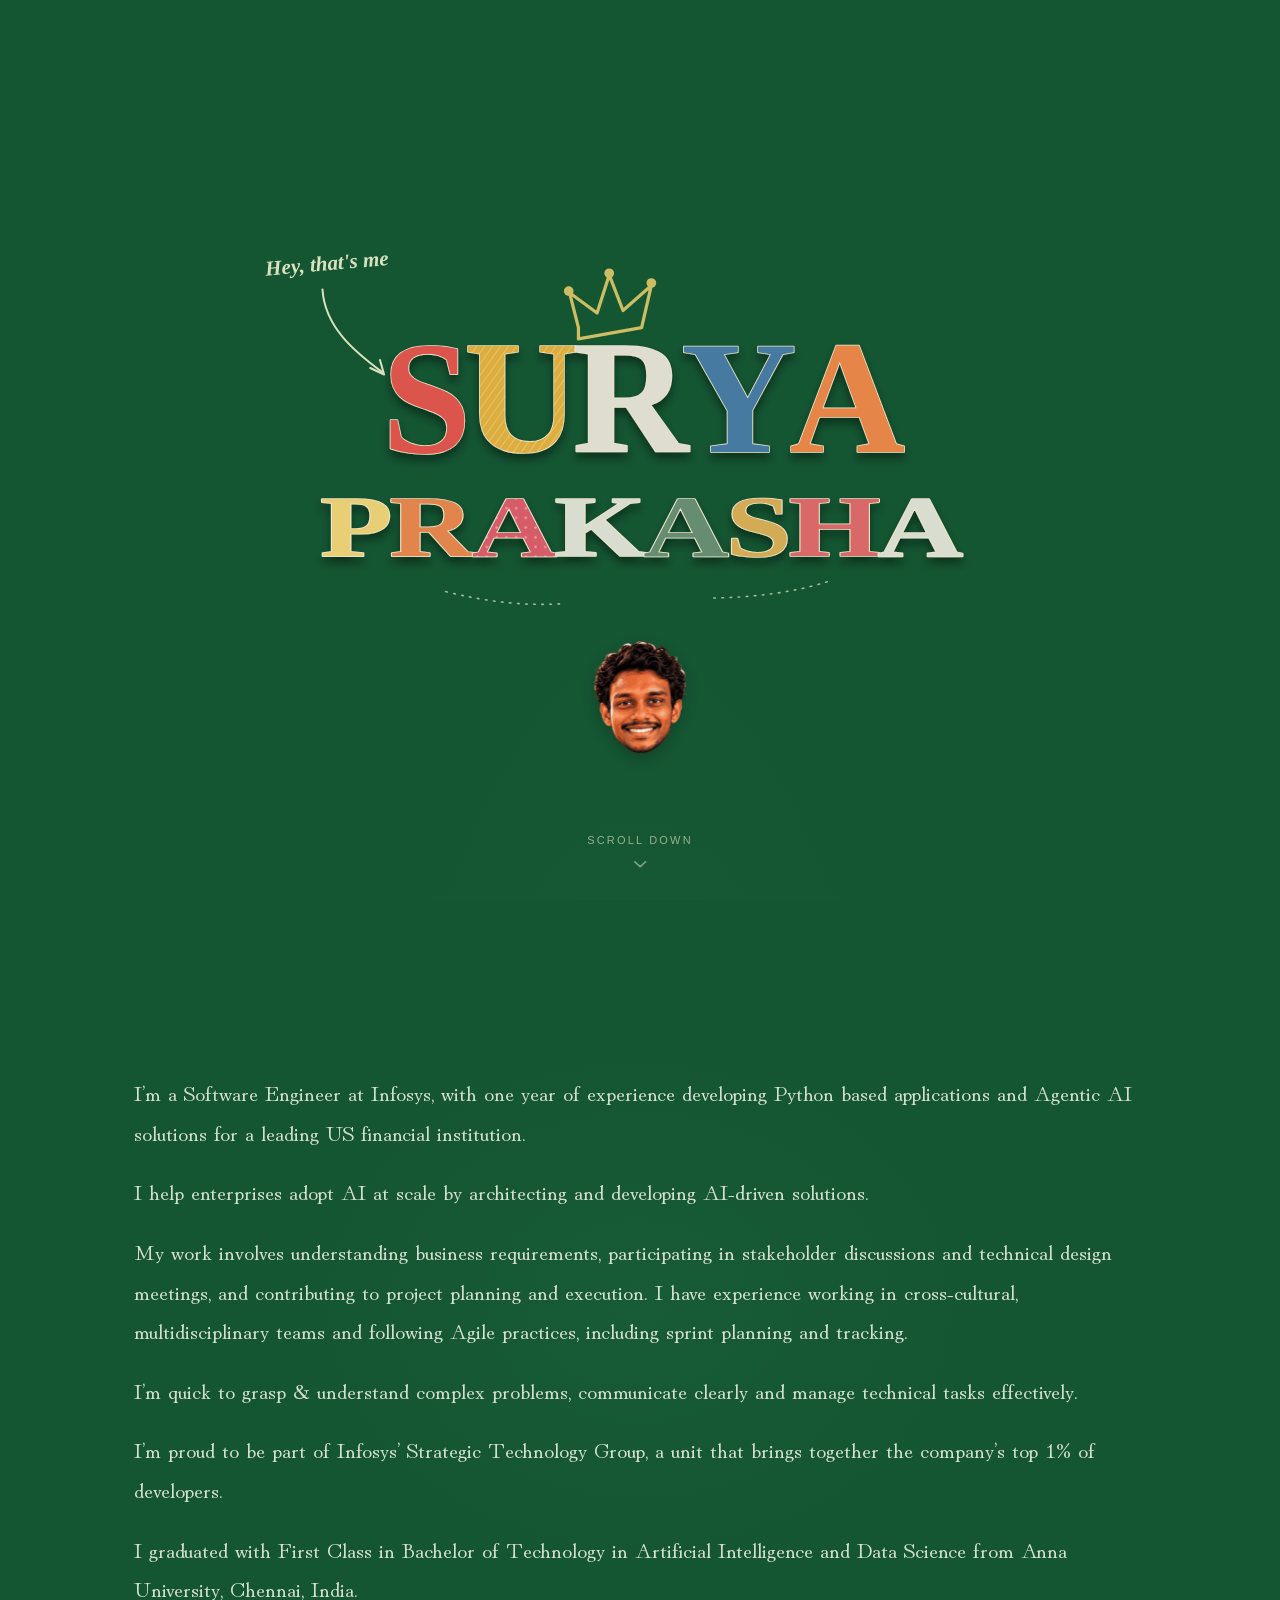
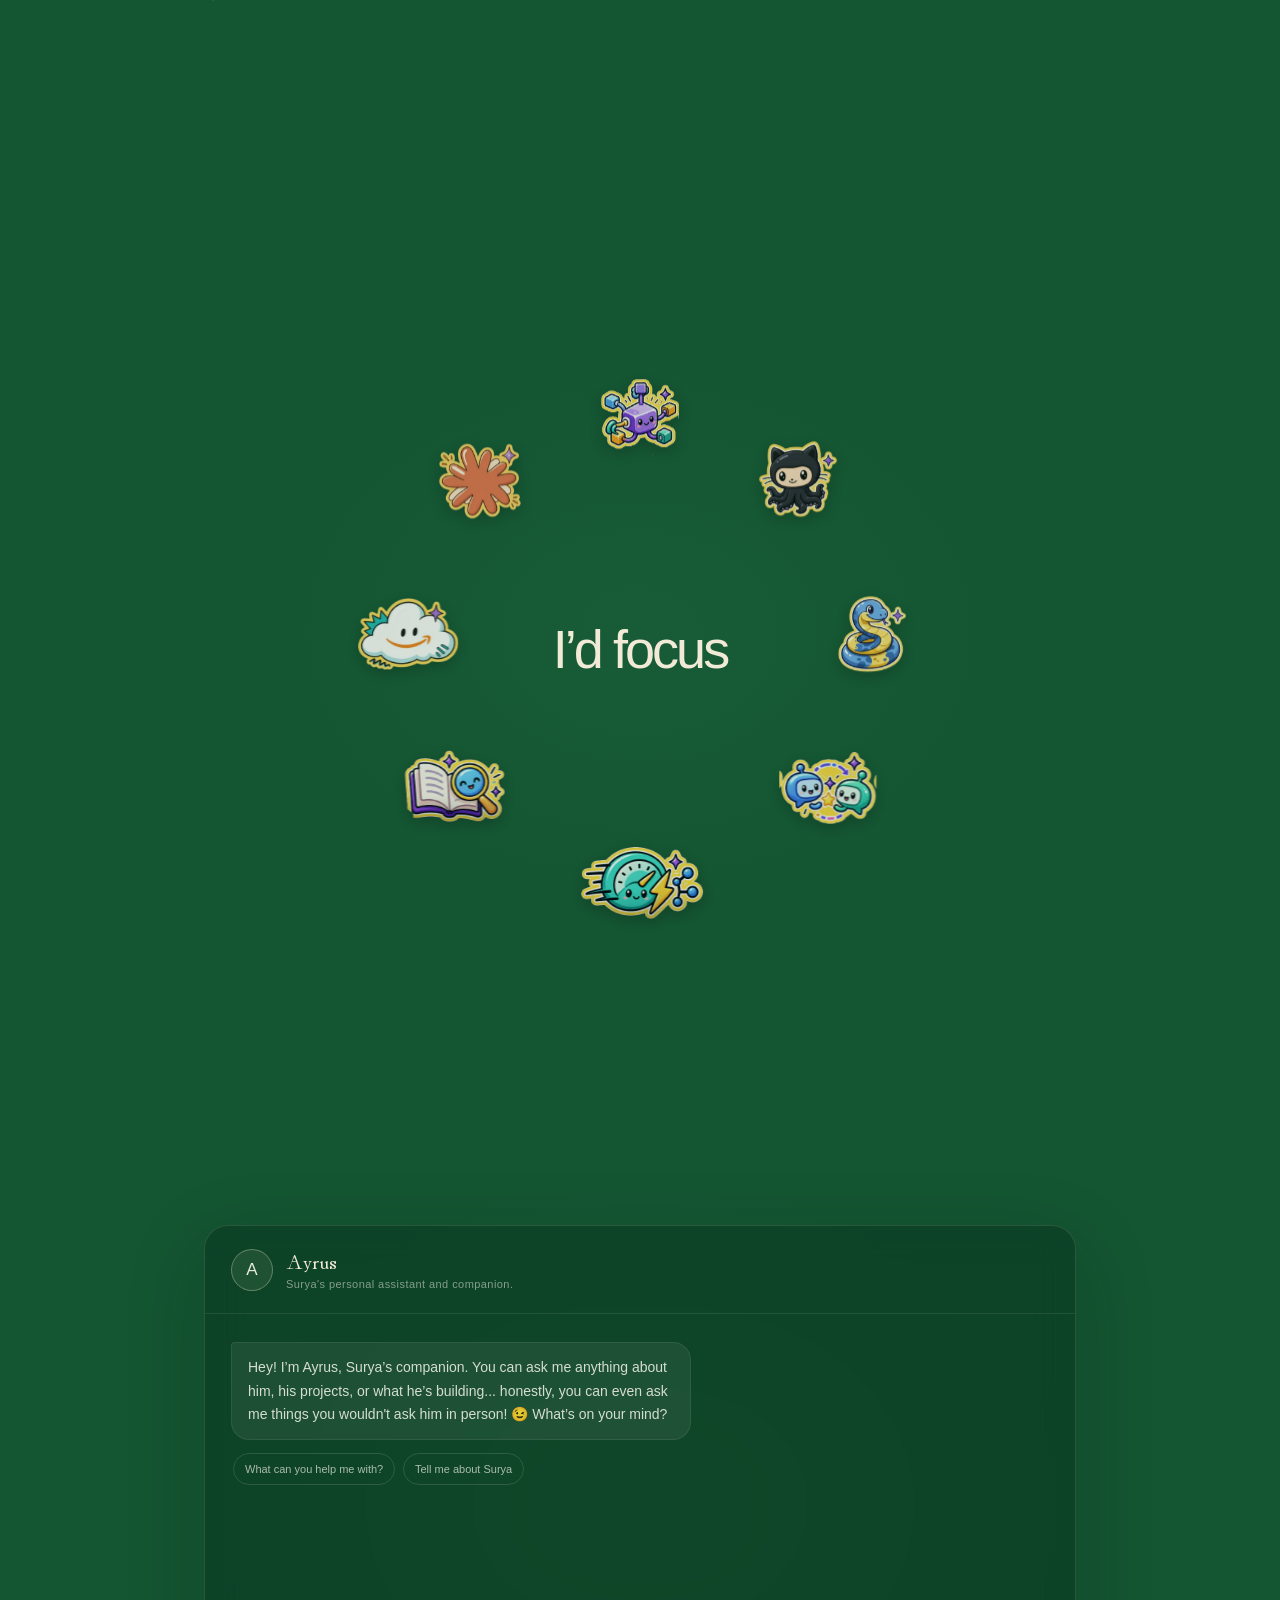
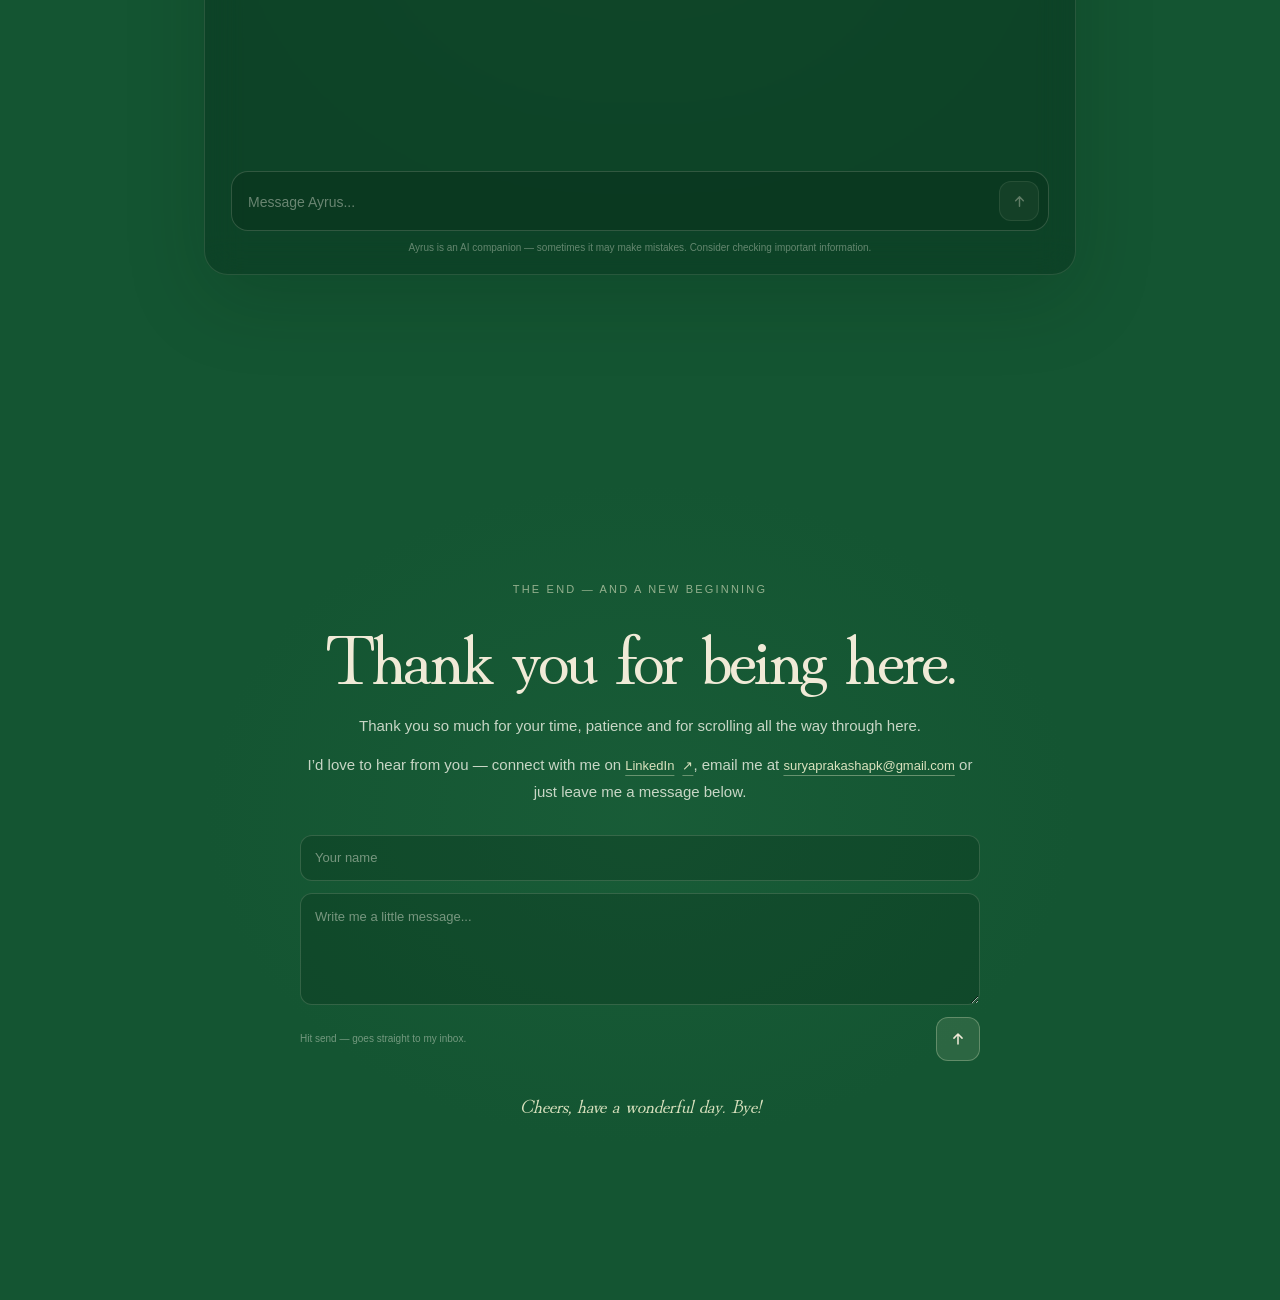
==== index.html @ d5b42877 "Update contact success message to Message sent, Thank you so much!" ====
<!doctype html>
<html lang="en">
  <head>
    <meta charset="UTF-8" />
    <meta name="viewport" content="width=device-width, initial-scale=1.0" />
    <meta name="theme-color" content="#145532" />
    <meta
      name="description"
      content="Surya Prakasha P K's personal website."
    />
    <title>Surya Prakasha P K</title>
    <link rel="preconnect" href="https://fonts.googleapis.com" />
    <link rel="preconnect" href="https://fonts.gstatic.com" crossorigin />
    <link
      href="https://fonts.googleapis.com/css2?family=Hina+Mincho&display=swap"
      rel="stylesheet"
    />
    <style>
      :root {
        color-scheme: dark;
        background: #145532;
        font-family: Georgia, "Times New Roman", serif;
      }

      * {
        box-sizing: border-box;
      }

      html,
      body {
        min-height: 100%;
        margin: 0;
      }

      html {
        scroll-behavior: smooth;
        scroll-snap-type: y mandatory;
        overscroll-behavior: none;
      }

      body {
        background:
          radial-gradient(
            ellipse at 50% 44%,
            rgb(37 112 70 / 34%) 0%,
            rgb(20 85 50 / 10%) 42%,
            transparent 72%
          ),
          #145532;
      }

      main {
        min-height: 100vh;
        min-height: 100svh;
      }

      .screen {
        position: relative;
        display: grid;
        min-height: 100vh;
        min-height: 100svh;
        scroll-snap-align: start;
        scroll-snap-stop: always;
      }

      .hero {
        position: relative;
        display: grid;
        width: min(100%, 1100px);
        align-content: center;
        justify-self: unsafe center;
        padding: 36px 5vw 72px;
      }

      .hero img {
        display: block;
        width: 100%;
        height: auto;
      }

      .portrait {
        position: absolute;
        top: 71%;
        left: 50%;
        width: 8.8%;
        min-width: 51px;
        translate: -50% 0;
        transform-origin: 50% 90%;
        animation: nod-and-laugh 7s ease-in-out infinite;
        filter: drop-shadow(0 5px 7px rgb(0 0 0 / 22%));
        will-change: transform;
        -webkit-user-select: none;
        user-select: none;
      }

      .scroll-cue {
        position: absolute;
        bottom: 27px;
        left: 50%;
        display: grid;
        justify-items: center;
        gap: 7px;
        color: rgb(215 224 193 / 66%);
        font: 11px/1.4 Arial, sans-serif;
        letter-spacing: 0.2em;
        text-decoration: none;
        transform: translateX(-50%);
        transition: color 180ms ease;
      }

      .scroll-cue:hover,
      .scroll-cue:focus-visible {
        color: #d9e1be;
      }

      .scroll-cue:focus-visible {
        outline: 1px solid currentColor;
        outline-offset: 6px;
      }

      .scroll-arrow {
        width: 18px;
        height: 18px;
        fill: none;
        stroke: currentColor;
        stroke-linecap: round;
        stroke-linejoin: round;
        stroke-width: 1.5;
        animation: arrow-bob 1.8s ease-in-out infinite;
        will-change: transform;
      }

      .about-screen {
        align-items: center;
        justify-items: center;
        padding: clamp(40px, 8vh, 88px) 8vw;
        background:
          radial-gradient(
            ellipse at 50% 45%,
            rgb(37 112 70 / 22%) 0%,
            rgb(20 85 50 / 6%) 42%,
            transparent 72%
          ),
          #145532;
      }

      .about-content {
        width: min(100%, 1012px);
        color: #e7eadc;
        font-family: "Hina Mincho", serif;
      }

      .about-copy {
        max-width: 912px;
        margin-top: 0;
        color: rgb(239 241 229 / 88%);
        font-size: clamp(20px, calc(1.55vw + 4px), 22px);
        font-weight: 400;
        line-height: 1.8;
      }

      .about-copy p {
        margin: 0 0 20px;
      }

      @media (min-width: 1100px) {
        .about-copy {
          width: calc(100% + 1in);
          max-width: 1008px;
        }
      }

      .focus-screen {
        display: grid;
        place-items: center;
        overflow: hidden;
        background:
          radial-gradient(
            ellipse at 50% 48%,
            rgb(37 112 70 / 24%) 0%,
            rgb(20 85 50 / 7%) 44%,
            transparent 72%
          ),
          #145532;
      }

      .blank-screen {
        background: #145532;
      }

      .closing-screen {
        place-items: center;
        padding: 56px 6vw;
        background:
          radial-gradient(
            ellipse at 50% 46%,
            rgb(37 112 70 / 26%) 0%,
            rgb(20 85 50 / 8%) 48%,
            transparent 74%
          ),
          #145532;
      }

      .closing-content {
        width: min(100%, 680px);
        color: #e7eadc;
        text-align: center;
      }

      .closing-kicker {
        margin: 0 0 17px;
        color: rgb(217 225 190 / 65%);
        font: 11px/1.4 Arial, Helvetica, sans-serif;
        letter-spacing: 0.2em;
        text-transform: uppercase;
      }

      .closing-title {
        margin: 0;
        color: #f0ead7;
        font: 400 clamp(42px, 7vw, 72px)/1.08 "Hina Mincho", Georgia, serif;
        letter-spacing: -0.035em;
      }

      .closing-copy {
        max-width: min(100%, 680px);
        margin: 20px auto 0;
        color: rgb(239 241 229 / 82%);
        font: 15px/1.8 Arial, Helvetica, sans-serif;
      }

      .closing-link {
        display: inline-flex;
        align-items: center;
        gap: 8px;
        margin-top: 17px;
        color: #d9e1be;
        font: 13px/1.5 Arial, Helvetica, sans-serif;
        text-decoration-color: rgb(217 225 190 / 42%);
        text-underline-offset: 5px;
        transition:
          color 180ms ease,
          text-decoration-color 180ms ease;
      }

      .closing-link:hover {
        color: #f0ead7;
        text-decoration-color: currentColor;
      }

      .closing-contact {
        display: grid;
        gap: 12px;
        margin: 30px auto 0;
        text-align: left;
      }

      .closing-contact-row {
        display: grid;
        grid-template-columns: 1fr 1fr;
        gap: 12px;
      }

      .closing-field {
        width: 100%;
        min-width: 0;
        border: 1px solid rgb(224 232 207 / 17%);
        border-radius: 12px;
        outline: none;
        background: rgb(5 34 20 / 24%);
        color: #f0ead7;
        font: 13px/1.5 Arial, Helvetica, sans-serif;
        transition:
          border-color 180ms ease,
          background-color 180ms ease,
          box-shadow 180ms ease;
      }

      .closing-field:focus {
        border-color: rgb(217 225 190 / 46%);
        background: rgb(5 34 20 / 36%);
        box-shadow: 0 0 0 3px rgb(217 225 190 / 5%);
      }

      .closing-field::placeholder {
        color: rgb(231 234 220 / 48%);
      }

      input.closing-field {
        height: 46px;
        padding: 0 14px;
      }

      textarea.closing-field {
        min-height: 112px;
        padding: 13px 14px;
        resize: vertical;
      }

      .closing-form-footer {
        display: flex;
        align-items: center;
        justify-content: space-between;
        gap: 12px;
      }

      .closing-mail-note {
        margin: 0;
        color: rgb(231 234 220 / 45%);
        font: 10px/1.5 Arial, Helvetica, sans-serif;
      }

      .closing-submit {
        flex: 0 0 44px;
        width: 44px;
        height: 44px;
        display: grid;
        place-items: center;
        border: 1px solid rgb(217 225 190 / 31%);
        border-radius: 12px;
        background: rgb(217 225 190 / 12%);
        color: #f0ead7;
        cursor: pointer;
        position: relative;
        will-change: transform;
        transition:
          transform 180ms ease,
          background-color 180ms ease,
          color 180ms ease,
          border-color 180ms ease,
          box-shadow 180ms ease;
      }

      .closing-submit svg {
        width: 18px;
        height: 18px;
        transition: transform 180ms ease;
      }

      .closing-submit:hover:not(:disabled) {
        transform: translateY(-2px);
        background: #d9e1be;
        color: #145532;
        border-color: #d9e1be;
        box-shadow: 0 6px 18px rgb(217 225 190 / 22%);
      }

      .closing-submit:active:not(:disabled) {
        transform: scale(0.93);
      }

      .closing-submit:disabled {
        opacity: 0.65;
        cursor: not-allowed;
      }

      .closing-submit.is-sending {
        background: rgb(217 225 190 / 20%);
        border-color: rgb(217 225 190 / 50%);
      }

      .closing-submit.is-sending svg {
        animation: closing-spin 0.75s linear infinite;
      }

      .closing-submit.is-success {
        background: #257046;
        color: #f0ead7;
        border-color: #5edb92;
        transform: scale(1.06);
      }

      @keyframes closing-spin {
        from { transform: rotate(0deg); }
        to { transform: rotate(360deg); }
      }

      .closing-submit:focus-visible,
      .closing-link:focus-visible {
        outline: 2px solid #d9e1be;
        outline-offset: 4px;
      }

      .closing-success {
        margin: 18px auto 0;
        max-width: 420px;
        padding: 11px 18px;
        border-radius: 12px;
        background: rgb(37 112 70 / 44%);
        border: 1px solid rgb(217 225 190 / 32%);
        color: #f0ead7;
        font: 14px/1.5 Arial, Helvetica, sans-serif;
        text-align: center;
        opacity: 0;
        transform: translateY(-6px);
        transition: opacity 320ms ease, transform 320ms ease;
      }

      .closing-success.visible {
        opacity: 1;
        transform: translateY(0);
      }

      .closing-signoff {
        margin: 31px 0 0;
        color: #d9e1be;
        font: italic 19px/1.4 "Hina Mincho", Georgia, serif;
      }

      .assistant-screen {
        place-items: center;
        padding: 28px 5vw;
        background:
          radial-gradient(
            ellipse at 50% 45%,
            rgb(37 112 70 / 24%) 0%,
            rgb(20 85 50 / 7%) 48%,
            transparent 74%
          ),
          #145532;
      }

      .assistant-panel {
        display: grid;
        grid-template-rows: auto minmax(0, 1fr) auto;
        width: min(100%, 872px);
        height: min(650px, calc(100svh - 56px));
        min-height: min(480px, calc(100svh - 56px));
        overflow: hidden;
        border: 1px solid rgb(224 232 207 / 13%);
        border-radius: 24px;
        background: rgb(8 48 29 / 48%);
        box-shadow: 0 24px 80px rgb(4 30 18 / 18%);
        -webkit-backdrop-filter: blur(18px);
        backdrop-filter: blur(18px);
        will-change: transform;
      }

      .visually-hidden {
        position: absolute;
        width: 1px;
        height: 1px;
        overflow: hidden;
        clip: rect(0, 0, 0, 0);
        white-space: nowrap;
        clip-path: inset(50%);
      }

      .assistant-header {
        display: flex;
        align-items: center;
        justify-content: space-between;
        gap: 16px;
        padding: 22px 26px;
        border-bottom: 1px solid rgb(224 232 207 / 10%);
      }

      .assistant-identity {
        display: flex;
        align-items: center;
        gap: 13px;
      }

      .assistant-avatar {
        display: grid;
        width: 42px;
        aspect-ratio: 1;
        place-items: center;
        border: 1px solid rgb(217 225 190 / 35%);
        border-radius: 50%;
        background: rgb(217 225 190 / 9%);
        color: #e7eadc;
        font: 500 17px/1 Arial, Helvetica, sans-serif;
      }

      .assistant-name {
        margin: 0;
        color: #f0ead7;
        font: 400 21px/1.2 "Hina Mincho", Georgia, serif;
      }

      .assistant-subtitle {
        margin: 4px 0 0;
        color: rgb(231 234 220 / 55%);
        font: 11px/1.3 Arial, Helvetica, sans-serif;
        letter-spacing: 0.04em;
      }

      .assistant-status {
        display: inline-flex;
        align-items: center;
        gap: 8px;
        padding: 7px 10px;
        border: 1px solid rgb(217 225 190 / 13%);
        border-radius: 999px;
        color: rgb(231 234 220 / 66%);
        font: 10px/1 Arial, Helvetica, sans-serif;
        letter-spacing: 0.08em;
        text-transform: uppercase;
        white-space: nowrap;
      }

      .assistant-status::before {
        width: 6px;
        height: 6px;
        border-radius: 50%;
        background: #d4b879;
        content: "";
      }

      .assistant-messages {
        display: flex;
        flex-direction: column;
        gap: 18px;
        overflow: auto;
        padding: 28px 26px;
        scrollbar-color: rgb(217 225 190 / 22%) transparent;
        scrollbar-width: thin;
      }

      .assistant-message {
        max-width: min(82%, 440px);
        padding: 13px 16px;
        border: 1px solid rgb(224 232 207 / 9%);
        border-radius: 4px 18px 18px;
        background: rgb(236 239 220 / 7%);
        color: rgb(239 241 229 / 88%);
        font: 14px/1.65 Arial, Helvetica, sans-serif;
        overflow-wrap: anywhere;
        animation: assistant-message-enter 360ms cubic-bezier(0.2, 0.75, 0.25, 1)
          both;
      }

      .assistant-message--user {
        align-self: flex-end;
        border-color: rgb(217 225 190 / 16%);
        border-radius: 18px 4px 18px 18px;
        background: rgb(217 225 190 / 13%);
        color: #f0ead7;
      }

      .assistant-intro {
        display: grid;
        gap: 13px;
        align-self: flex-start;
        max-width: min(88%, 460px);
      }

      .assistant-intro .assistant-message {
        max-width: 100%;
      }

      .assistant-suggestions {
        display: flex;
        flex-wrap: wrap;
        gap: 8px;
        padding-left: 2px;
      }

      .assistant-suggestion {
        padding: 8px 11px;
        border: 1px solid rgb(217 225 190 / 16%);
        border-radius: 999px;
        background: transparent;
        color: rgb(231 234 220 / 72%);
        cursor: pointer;
        font: 11px/1.3 Arial, Helvetica, sans-serif;
        will-change: transform;
        transition:
          border-color 200ms ease,
          background-color 200ms ease,
          color 200ms ease,
          transform 200ms ease;
      }

      .assistant-suggestion:hover {
        transform: translateY(-1px);
        border-color: rgb(217 225 190 / 38%);
        background: rgb(217 225 190 / 7%);
        color: #f0ead7;
      }

      .assistant-composer-wrap {
        padding: 0 26px 19px;
      }

      .assistant-composer {
        display: flex;
        align-items: flex-end;
        gap: 10px;
        padding: 9px 9px 9px 16px;
        border: 1px solid rgb(224 232 207 / 18%);
        border-radius: 17px;
        background: rgb(5 34 20 / 28%);
        transition:
          border-color 200ms ease,
          box-shadow 200ms ease,
          background-color 200ms ease;
      }

      .assistant-composer:focus-within {
        border-color: rgb(217 225 190 / 45%);
        background: rgb(5 34 20 / 43%);
        box-shadow: 0 0 0 3px rgb(217 225 190 / 5%);
      }

      .assistant-input {
        flex: 1;
        min-width: 0;
        max-height: 120px;
        padding: 8px 0;
        resize: none;
        border: 0;
        outline: 0;
        background: transparent;
        color: #f0ead7;
        font: 14px/1.5 Arial, Helvetica, sans-serif;
      }

      .assistant-input::placeholder {
        color: rgb(231 234 220 / 43%);
      }

      .assistant-send {
        display: grid;
        flex: 0 0 40px;
        width: 40px;
        height: 40px;
        place-items: center;
        border: 1px solid rgb(217 225 190 / 28%);
        border-radius: 12px;
        background: rgb(217 225 190 / 13%);
        color: #f0ead7;
        cursor: pointer;
        will-change: transform;
        transition:
          background-color 200ms ease,
          color 200ms ease,
          opacity 200ms ease,
          transform 200ms ease;
      }

      .assistant-send:not(:disabled):hover {
        transform: translateY(-1px);
        background: #d9e1be;
        color: #145532;
      }

      .assistant-send:disabled {
        opacity: 0.38;
        cursor: default;
      }

      .assistant-send:focus-visible,
      .assistant-suggestion:focus-visible {
        outline: 2px solid #d9e1be;
        outline-offset: 3px;
      }

      .assistant-send svg {
        width: 17px;
        height: 17px;
        fill: none;
        stroke: currentColor;
        stroke-linecap: round;
        stroke-linejoin: round;
        stroke-width: 1.7;
      }

      .assistant-note {
        margin: 10px 4px 0;
        color: rgb(231 234 220 / 40%);
        font: 10px/1.4 Arial, Helvetica, sans-serif;
        text-align: center;
      }

      .assistant-typing {
        display: inline-flex;
        align-items: center;
        gap: 5px;
        min-height: 20px;
      }

      .assistant-typing span {
        width: 5px;
        height: 5px;
        border-radius: 50%;
        background: rgb(231 234 220 / 65%);
        animation: assistant-typing 1s ease-in-out infinite;
      }

      .assistant-typing span:nth-child(2) {
        animation-delay: 120ms;
      }

      .assistant-typing span:nth-child(3) {
        animation-delay: 240ms;
      }

      @keyframes assistant-enter {
        from {
          opacity: 0;
          transform: translateY(12px);
        }

        to {
          opacity: 1;
          transform: translateY(0);
        }
      }

      @keyframes assistant-message-enter {
        from {
          opacity: 0;
          transform: translateY(7px);
        }

        to {
          opacity: 1;
          transform: translateY(0);
        }
      }

      @keyframes assistant-typing {
        0%,
        60%,
        100% {
          opacity: 0.35;
          transform: translateY(0);
        }

        30% {
          opacity: 1;
          transform: translateY(-3px);
        }
      }

      .focus-orbit {
        position: relative;
        width: min(70vw, 560px);
        aspect-ratio: 1;
        margin: 0;
        padding: 0;
        list-style: none;
        isolation: isolate;
      }

      .focus-title {
        position: absolute;
        top: 50%;
        left: 50%;
        margin: 0;
        color: #f0ead7;
        font: 300 clamp(32px, 5vw, 54px)/1.1 Arial, Helvetica, sans-serif;
        letter-spacing: -0.055em;
        white-space: nowrap;
        transform: translate(-50%, -50%);
        filter: blur(0);
        transition: filter 360ms ease;
      }

      .focus-orbit:has(.focus-item:hover, .focus-item:focus-visible)
        .focus-item:not(:hover, :focus-visible) {
        filter: blur(2.5px) saturate(0.65);
      }

      .focus-screen:has(.focus-item:hover) .focus-title,
      .focus-screen:has(.focus-item:focus-visible) .focus-title {
        filter: blur(2.5px);
      }

      .focus-item {
        position: absolute;
        top: var(--y);
        left: var(--x);
        z-index: 1;
        display: grid;
        width: 72px;
        height: 72px;
        place-items: center;
        opacity: 0.84;
        transform: translate(-50%, -50%) scale(var(--item-scale, 1));
        transition:
          opacity 280ms ease,
          filter 360ms ease;
        filter: saturate(0.9);
        will-change: filter;
        outline: none;
      }

      .focus-item:hover,
      .focus-item:focus-visible {
        z-index: 3;
        opacity: 1;
        filter: saturate(1.08) drop-shadow(0 8px 14px rgb(0 0 0 / 24%));
      }

      .focus-image {
        display: block;
        position: absolute;
        top: 50%;
        left: 50%;
        width: var(--asset-width, 72px);
        height: 100%;
        object-fit: contain;
        filter: drop-shadow(0 4px 7px rgb(0 0 0 / 24%));
        transform: translate(-50%, -50%) scale(var(--image-scale, 1));
        transition: transform 360ms cubic-bezier(0.2, 0.75, 0.25, 1);
        will-change: transform;
      }

      .focus-item:hover .focus-image,
      .focus-item:focus-visible .focus-image {
        transform: translate(-50%, -50%) scale(var(--hover-image-scale, 1.14));
      }

      .focus-caption {
        position: absolute;
        z-index: 2;
        width: max-content;
        max-width: 160px;
        color: #d9e1be;
        font: italic 15px/1.35 "Hina Mincho", Georgia, serif;
        opacity: 0;
        pointer-events: none;
        text-shadow: 0 1px 5px #145532;
        scale: 0.94;
        transition:
          opacity 240ms ease,
          scale 300ms cubic-bezier(0.2, 0.75, 0.25, 1);
      }

      .focus-item:hover .focus-caption,
      .focus-item:focus-visible .focus-caption {
        opacity: 1;
        scale: 1;
      }

      .focus-item:nth-child(1) {
        --asset-width: 74.4px;
        --image-scale: 1.05;
        --hover-image-scale: 1.197;
        --x: 50%;
        --y: 8.4%;
      }

      .focus-item:nth-child(1) .focus-caption {
        top: calc(100% + 9px);
        left: 50%;
        transform: translateX(-50%);
      }

      .focus-item:nth-child(2) {
        --asset-width: 74.1px;
        --image-scale: 1.05;
        --hover-image-scale: 1.197;
        --x: 78.193%;
        --y: 19.41%;
      }

      .focus-item:nth-child(2) .focus-caption {
        top: calc(100% + 8px);
        left: 50%;
        transform: translateX(-50%);
      }

      .focus-item:nth-child(3) {
        --asset-width: 64.9px;
        --image-scale: 1.05;
        --hover-image-scale: 1.197;
        --x: 91.505%;
        --y: 47.185%;
      }

      .focus-item:nth-child(3) .focus-caption {
        top: 50%;
        right: calc(100% + 10px);
        transform: translateY(-50%);
      }

      .focus-item:nth-child(4) {
        --asset-width: 97.4px;
        --x: 83.52%;
        --y: 74.637%;
      }

      .focus-item:nth-child(4) .focus-caption {
        top: calc(100% + 8px);
        left: 50%;
        transform: translateX(-50%);
      }

      .focus-item:nth-child(5) {
        --asset-width: 121.9px;
        --x: 50.272%;
        --y: 91.599%;
      }

      .focus-item:nth-child(5) .focus-caption {
        bottom: calc(100% + 8px);
        left: 50%;
        transform: translateX(-50%);
      }

      .focus-item:nth-child(6) {
        --asset-width: 106.9px;
        --x: 16.267%;
        --y: 74.345%;
      }

      .focus-item:nth-child(6) .focus-caption {
        top: calc(100% + 8px);
        left: 50%;
        transform: translateX(-50%);
      }

      .focus-item:nth-child(7) {
        --asset-width: 99.7px;
        --x: 8.493%;
        --y: 47.217%;
      }

      .focus-item:nth-child(7) .focus-caption {
        top: calc(100% + 12px);
        left: 50%;
        transform: translateX(-50%);
      }

      .focus-item:nth-child(8) {
        --asset-width: 78.2px;
        --image-scale: 1.05;
        --hover-image-scale: 1.197;
        --x: 21.423%;
        --y: 19.769%;
      }

      .focus-item:nth-child(8) .focus-caption {
        top: calc(100% + 8px);
        left: 50%;
        transform: translateX(-50%);
      }

      /* Scroll-triggered section reveal */
      .will-reveal {
        opacity: 0;
        transform: translateY(18px);
        transition:
          opacity 640ms cubic-bezier(0.2, 0.75, 0.25, 1),
          transform 640ms cubic-bezier(0.2, 0.75, 0.25, 1);
      }

      .will-reveal.revealed {
        opacity: 1;
        transform: translateY(0);
      }

      /* .focus-title uses translate(-50%,-50%) for centering — preserve it during reveal */
      .focus-title.will-reveal {
        transform: translate(-50%, -50%) translateY(18px);
      }

      .focus-title.will-reveal.revealed {
        transform: translate(-50%, -50%);
      }

      @keyframes arrow-bob {
        0%,
        100% {
          transform: translateY(0);
        }

        50% {
          transform: translateY(4px);
        }
      }

      .portrait-image,
      .wink {
        display: block;
        width: 100%;
        height: auto;
      }

      .wink {
        position: absolute;
        inset: 0;
        opacity: 0;
        pointer-events: none;
        animation: wink 7s linear infinite;
        will-change: opacity;
      }

      @keyframes nod-and-laugh {
        0%,
        36%,
        100% {
          transform: rotate(0) translateY(0);
        }

        40% {
          transform: rotate(-3deg) translateY(3px);
        }

        44%,
        48% {
          transform: rotate(2deg) translateY(-2px);
        }

        52% {
          transform: rotate(0) translateY(0);
        }

        74% {
          transform: rotate(-1deg) translateY(-4px);
        }

        77% {
          transform: rotate(1deg) translateY(0);
        }

        80% {
          transform: rotate(0) translateY(-2px);
        }

        83% {
          transform: rotate(0) translateY(0);
        }
      }

      @keyframes wink {
        0%,
        18%,
        22%,
        100% {
          opacity: 0;
        }

        19%,
        21% {
          opacity: 1;
        }
      }

      @media (max-width: 600px) {
        .hero {
          padding: 24px 4vw 72px;
        }

        .scroll-cue {
          bottom: 20px;
          font-size: 9px;
        }

        .portrait {
          width: 11.2%;
          min-width: 43px;
          top: 70%;
        }

        .about-screen {
          padding: 52px 8vw;
        }

        .about-copy {
          font-size: 20px;
          line-height: 1.75;
        }

        .about-copy p {
          margin-bottom: 16px;
        }

        .focus-orbit {
          width: 86vw;
        }

        .focus-item {
          width: 56px;
          height: 56px;
        }

        .focus-image {
          width: var(--asset-mobile-width, 56px);
        }

        .focus-item:nth-child(1) {
          --asset-mobile-width: 58px;
          --x: 50%;
          --y: 8.4%;
        }

        .focus-item:nth-child(2) {
          --asset-mobile-width: 58px;
          --x: 76.884%;
          --y: 18.254%;
        }

        .focus-item:nth-child(3) {
          --asset-mobile-width: 50px;
          --x: 91.225%;
          --y: 44.43%;
        }

        .focus-item:nth-child(4) {
          --asset-mobile-width: 76px;
          --x: 86.452%;
          --y: 70.045%;
        }

        .focus-item:nth-child(5) {
          --asset-mobile-width: 95px;
          --x: 50.46%;
          --y: 91.597%;
        }

        .focus-item:nth-child(6) {
          --asset-mobile-width: 83px;
          --x: 13.282%;
          --y: 69.553%;
        }

        .focus-item:nth-child(7) {
          --asset-mobile-width: 78px;
          --x: 8.774%;
          --y: 44.432%;
        }

        .focus-item:nth-child(8) {
          --asset-mobile-width: 61px;
          --x: 22.53%;
          --y: 18.76%;
        }

        .focus-caption {
          max-width: 120px;
          font-size: 12px;
        }

        .assistant-screen {
          padding: 18px 4vw;
        }

        .assistant-panel {
          height: min(650px, calc(100svh - 36px));
          min-height: min(460px, calc(100svh - 36px));
          border-radius: 20px;
        }

        .assistant-header {
          padding: 17px 16px;
        }

        .assistant-avatar {
          width: 38px;
        }

        .assistant-name {
          font-size: 19px;
        }

        .assistant-status {
          gap: 6px;
          padding: 7px 8px;
          font-size: 9px;
        }

        .assistant-messages {
          gap: 15px;
          padding: 22px 16px;
        }

        .assistant-message {
          max-width: 90%;
          padding: 11px 13px;
          font-size: 13px;
        }

        .assistant-intro {
          max-width: 96%;
        }

        .assistant-composer-wrap {
          padding: 0 14px 14px;
        }

        .assistant-composer {
          padding-left: 12px;
        }

        .assistant-input {
          font-size: 13px;
        }

        .closing-screen {
          padding: 36px 7vw;
        }

        .closing-copy {
          margin-top: 16px;
          font-size: 14px;
          line-height: 1.7;
        }

        .closing-contact {
          gap: 10px;
          margin-top: 24px;
        }

        .closing-contact-row {
          gap: 9px;
        }

        input.closing-field {
          height: 44px;
          padding: 0 11px;
          font-size: 12px;
        }

        textarea.closing-field {
          min-height: 96px;
          padding: 11px;
          font-size: 12px;
        }

        .closing-signoff {
          margin-top: 24px;
        }

        .focus-item:nth-child(7) .focus-caption {
          top: calc(100% + 16px);
          left: calc(100% + 30px);
          transform: none;
        }

      }

      @media (max-width: 300px) {
        .focus-item {
          --item-scale: 0.76;
        }

        .focus-item:nth-child(2) {
          --x: 77.326%;
          --y: 18.633%;
        }

        .focus-item:nth-child(3) {
          --x: 91.337%;
          --y: 45.33%;
        }

        .focus-item:nth-child(4) {
          --x: 85.599%;
          --y: 71.524%;
        }

        .focus-item:nth-child(5) {
          --x: 50.433%;
          --y: 91.598%;
        }

        .focus-item:nth-child(6) {
          --x: 14.18%;
          --y: 71.153%;
        }

        .focus-item:nth-child(7) {
          --x: 8.657%;
          --y: 45.379%;
        }

        .focus-item:nth-child(8) {
          --x: 22.133%;
          --y: 19.114%;
        }
      }

      @media (max-width: 240px) {
        .focus-item {
          --item-scale: 0.7;
        }

        .focus-item:nth-child(2) {
          --x: 76.866%;
          --y: 18.238%;
        }

        .focus-item:nth-child(3) {
          --x: 91.22%;
          --y: 44.393%;
        }

        .focus-item:nth-child(4) {
          --x: 86.486%;
          --y: 69.983%;
        }

        .focus-item:nth-child(5) {
          --x: 50.463%;
          --y: 91.597%;
        }

        .focus-item:nth-child(6) {
          --x: 13.247%;
          --y: 69.488%;
        }

        .focus-item:nth-child(7) {
          --x: 8.779%;
          --y: 44.394%;
        }

        .focus-item:nth-child(8) {
          --x: 22.545%;
          --y: 18.746%;
        }
      }

      @media (prefers-reduced-motion: reduce) {
        html {
          scroll-behavior: auto;
        }

        .portrait,
        .wink,
        .scroll-arrow,
        .assistant-message,
        .assistant-typing span {
          animation: none;
        }

        .will-reveal {
          opacity: 1;
          transform: none;
          transition: none;
        }

        .assistant-panel,
        .closing-content,
        .assistant-message,
        .assistant-suggestion,
        .assistant-composer,
        .assistant-send,
        .closing-link,
        .closing-field,
        .closing-submit {
          transition: none;
        }
      }
    </style>
  </head>
  <body>
    <main>
      <section class="screen" id="home" aria-label="Home">
        <div class="hero">
          <img
            src="surya-prakasha.svg"
            alt="Illustrated collage-style lettering reading Surya Prakasha P K"
          />
          <div
            class="portrait"
            role="img"
            aria-label="Animated cartoon portrait of Surya Prakasha"
          >
            <img class="portrait-image" src="surya-cartoon.png" alt="" />
            <svg class="wink" viewBox="0 0 640 765" aria-hidden="true">
              <defs>
                <linearGradient id="skin" x2="0" y2="1">
                  <stop stop-color="#e8894e" />
                  <stop offset="1" stop-color="#c96338" />
                </linearGradient>
              </defs>
              <path d="M174 416 Q222 393 270 416 Q222 438 174 416Z" fill="url(#skin)" />
              <path d="M180 417 Q222 402 264 417" fill="none" stroke="#40221c" stroke-linecap="round" stroke-width="5" />
              <path d="M177 414 Q222 394 267 414" fill="none" stroke="#65301f" stroke-linecap="round" stroke-width="3" />
            </svg>
          </div>
        </div>
        <a class="scroll-cue" href="#next-screen">
          <span>SCROLL DOWN</span>
          <svg class="scroll-arrow" viewBox="0 0 20 20" aria-hidden="true">
            <path d="M4 7.5 10 13l6-5.5" />
          </svg>
        </a>
      </section>
      <section class="screen about-screen" id="next-screen">
        <div class="about-content">
          <div class="about-copy">
            <p>
              I’m a Software Engineer at Infosys, with one year of experience developing Python based applications and Agentic AI solutions for a leading US financial institution.
            </p>
            <p>
             I help enterprises adopt AI at scale by architecting and developing AI-driven solutions.
            </p>
            <p>
              My work involves understanding business requirements,
              participating in stakeholder discussions and technical design
              meetings, and contributing to project planning and execution. I
              have experience working in cross-cultural, multidisciplinary
              teams and following Agile practices, including sprint planning
              and tracking.
            </p>
            <p>
              I’m quick to grasp & understand complex problems, communicate clearly
              and manage technical tasks effectively.
            </p>
            <p>
              I’m proud to be part of Infosys’ Strategic Technology Group, a
              unit that brings together the company’s top 1% of developers.
            </p>
            <p>
              I graduated with First Class in Bachelor of Technology in Artificial Intelligence
              and Data Science from Anna University, Chennai, India.
            </p>
          </div>
        </div>
      </section>
      <section class="screen focus-screen" id="focus-screen" aria-label="Areas of focus">
        <h2 class="focus-title">I’d focus</h2>
        <ul class="focus-orbit" aria-label="Professional focus areas">
          <li class="focus-item" tabindex="0" aria-label="Model Context Protocol (MCP)">
            <img class="focus-image" src="mcp.png" alt="" />
            <span class="focus-caption" aria-hidden="true">Model Context Protocol</span>
          </li>
          <li class="focus-item" tabindex="0" aria-label="GitHub">
            <img class="focus-image" src="github.png" alt="" />
            <span class="focus-caption" aria-hidden="true">GitHub</span>
          </li>
          <li class="focus-item" tabindex="0" aria-label="Python">
            <img class="focus-image" src="python.png" alt="" />
            <span class="focus-caption" aria-hidden="true">Python</span>
          </li>
          <li class="focus-item" tabindex="0" aria-label="Agent-to-Agent collaboration">
            <img class="focus-image" src="agent-to-agent.png" alt="" />
            <span class="focus-caption" aria-hidden="true">Agent-to-Agent</span>
          </li>
          <li class="focus-item" tabindex="0" aria-label="FastAPI">
            <img class="focus-image" src="fastapi.png" alt="" />
            <span class="focus-caption" aria-hidden="true">FastAPI</span>
          </li>
          <li class="focus-item" tabindex="0" aria-label="Retrieval-Augmented Generation (RAG)">
            <img class="focus-image" src="rag.png" alt="" />
            <span class="focus-caption" aria-hidden="true">RAG</span>
          </li>
          <li class="focus-item" tabindex="0" aria-label="Amazon Web Services (AWS)">
            <img class="focus-image" src="aws.png" alt="" />
            <span class="focus-caption" aria-hidden="true">AWS</span>
          </li>
          <li class="focus-item" tabindex="0" aria-label="Claude">
            <img class="focus-image" src="claude.png" alt="" />
            <span class="focus-caption" aria-hidden="true">Claude</span>
          </li>
        </ul>
      </section>
      <section class="screen assistant-screen" id="next-page" aria-label="Ayrus personal assistant">
        <div class="assistant-panel">
          <header class="assistant-header">
            <div class="assistant-identity">
              <span class="assistant-avatar" aria-hidden="true">A</span>
              <div>
                <h2 class="assistant-name">Ayrus</h2>
                <p class="assistant-subtitle">Surya's personal assistant and companion.</p>
              </div>
            </div>
          </header>
          <div
            class="assistant-messages"
            id="ayrus-messages"
            role="log"
            aria-live="polite"
            aria-relevant="additions"
            aria-label="Conversation with Ayrus"
          >
            <div class="assistant-intro">
              <div class="assistant-message">
                Hey! I’m Ayrus, Surya’s companion. You can ask me anything about him, his projects, or what he’s building... honestly, you can even ask me things you wouldn't ask him in person! 😉 What’s on your mind?
              </div>
              <div class="assistant-suggestions" aria-label="Suggested messages">
                <button class="assistant-suggestion" type="button">
                  What can you help me with?
                </button>
                <button class="assistant-suggestion" type="button">
                  Tell me about Surya
                </button>
              </div>
            </div>
          </div>
          <div class="assistant-composer-wrap">
            <form class="assistant-composer" id="ayrus-form">
              <label class="visually-hidden" for="ayrus-input">
                Message Ayrus
              </label>
              <textarea
                class="assistant-input"
                id="ayrus-input"
                name="message"
                rows="1"
                placeholder="Message Ayrus..."
                autocomplete="off"
                required
              ></textarea>
              <button
                class="assistant-send"
                type="submit"
                aria-label="Send message"
                disabled
              >
                <svg viewBox="0 0 20 20" aria-hidden="true">
                  <path d="M10 15.5V4.5M5.5 9 10 4.5 14.5 9" />
                </svg>
              </button>
            </form>
            <p class="assistant-note">
              Ayrus is an AI companion — sometimes it may make mistakes. Consider checking important information.
            </p>
          </div>
        </div>
      </section>
      <section class="screen closing-screen" id="contact-screen" aria-labelledby="closing-title">
        <div class="closing-content">
          <p class="closing-kicker">The end — and a new beginning</p>
          <h1 class="closing-title" id="closing-title">Thank you for being here.</h1>
          <p class="closing-copy">
            Thank you so much for your time, patience and for scrolling all
            the way through here.<br />
            I’d love to hear from you — connect with me on
            <a
              class="closing-link"
              href="https://www.linkedin.com/in/surya-prakasha-p-k/"
              target="_blank"
              rel="noopener noreferrer"
            >LinkedIn <span aria-hidden="true">↗</span></a>,
            email me at
            <a class="closing-link" href="mailto:suryaprakashapk@gmail.com">suryaprakashapk@gmail.com</a>
            or just leave me a message below.
          </p>
          <form class="closing-contact" id="contact-form">
            <label class="visually-hidden" for="contact-name">Your name</label>
            <input
              class="closing-field"
              id="contact-name"
              name="name"
              type="text"
              placeholder="Your name"
              autocomplete="name"
              required
            />
            <label class="visually-hidden" for="contact-message">Your message</label>
            <textarea
              class="closing-field"
              id="contact-message"
              name="message"
              placeholder="Write me a little message..."
              required
            ></textarea>
            <div class="closing-form-footer">
              <p class="closing-mail-note">Hit send — goes straight to my inbox.</p>
              <button class="closing-submit" type="submit" aria-label="Send message">
                <svg viewBox="0 0 20 20" aria-hidden="true" fill="none" stroke="currentColor" stroke-linecap="round" stroke-linejoin="round" stroke-width="1.7">
                  <path d="M10 15.5V4.5M5.5 9 10 4.5 14.5 9" />
                </svg>
              </button>
            </div>
          </form>
          <p class="closing-success" id="contact-success" hidden>Message sent, Thank you so much!</p>
          <p class="closing-signoff">Cheers, have a wonderful day. Bye!</p>
        </div>
      </section>
    </main>
    <script>
      const messageList = document.querySelector("#ayrus-messages");
      const messageForm = document.querySelector("#ayrus-form");
      const messageInput = document.querySelector("#ayrus-input");
      const sendButton = messageForm.querySelector('button[type="submit"]');

      const scrollMessagesToEnd = () => {
        messageList.scrollTo({
          top: messageList.scrollHeight,
          behavior: "smooth",
        });
      };

      const appendMessage = (text, isUser) => {
        const message = document.createElement("div");
        message.className = isUser
          ? "assistant-message assistant-message--user"
          : "assistant-message";
        message.textContent = text;
        messageList.append(message);
        scrollMessagesToEnd();
        return message;
      };

      const resizeMessageInput = () => {
        messageInput.style.height = "auto";
        messageInput.style.height = `${Math.min(messageInput.scrollHeight, 120)}px`;
        sendButton.disabled = messageInput.value.trim().length === 0;
      };

      messageInput.addEventListener("input", resizeMessageInput);

      messageInput.addEventListener("keydown", (event) => {
        if (event.key === "Enter" && !event.shiftKey) {
          event.preventDefault();
          if (messageInput.value.trim()) {
            messageForm.requestSubmit();
          }
        }
      });

      const API_BASE = (window.location.hostname === "localhost" || window.location.hostname === "127.0.0.1")
        ? "http://127.0.0.1:8000"
        : "https://wbpszbiq97.execute-api.ap-south-1.amazonaws.com";

      messageForm.addEventListener("submit", async (event) => {
        event.preventDefault();
        const text = messageInput.value.trim();

        if (!text) {
          return;
        }

        appendMessage(text, true);
        messageInput.value = "";
        resizeMessageInput();
        sendButton.disabled = true;

        const typing = document.createElement("div");
        typing.className = "assistant-message";
        typing.setAttribute("aria-label", "Ayrus is thinking");
        const typingIndicator = document.createElement("span");
        typingIndicator.className = "assistant-typing";
        typingIndicator.setAttribute("aria-hidden", "true");

        for (let index = 0; index < 3; index += 1) {
          typingIndicator.append(document.createElement("span"));
        }

        typing.append(typingIndicator);
        messageList.append(typing);
        scrollMessagesToEnd();

        try {
          const idempotencyKey = "req_" + Date.now() + "_" + Math.random().toString(36).substring(2, 9);
          const response = await fetch(`${API_BASE}/v1/agent/requests`, {
            method: "POST",
            headers: {
              "Content-Type": "application/json",
              "Idempotency-Key": idempotencyKey,
            },
            body: JSON.stringify({ message: text }),
          });

          if (!response.ok) {
            throw new Error(`API error ${response.status}`);
          }

          const data = await response.json();
          typing.remove();
          const replyText = data.answer || "I processed your request, but have no reply at the moment.";
          appendMessage(replyText, false);
        } catch (err) {
          console.error("Chat error:", err);
          typing.remove();
          appendMessage(
            "I ran into a quick hiccup connecting to my memory core. Please try again in a moment!",
            false,
          );
        } finally {
          resizeMessageInput();
          messageInput.focus();
        }
      });

      document
        .querySelectorAll(".assistant-suggestion")
        .forEach((suggestion) => {
          suggestion.addEventListener("click", () => {
            messageInput.value = suggestion.textContent.trim();
            resizeMessageInput();
            messageInput.focus();
          });
        });

      const contactForm = document.querySelector("#contact-form");
      const contactSuccess = document.querySelector("#contact-success");
      const contactSubmit = contactForm.querySelector('button[type="submit"]');
      let contactSuccessTimer = null;

      const defaultSubmitIcon = `
        <svg viewBox="0 0 20 20" aria-hidden="true" fill="none" stroke="currentColor" stroke-linecap="round" stroke-linejoin="round" stroke-width="1.7">
          <path d="M10 15.5V4.5M5.5 9 10 4.5 14.5 9" />
        </svg>
      `;

      const sendingSubmitIcon = `
        <svg viewBox="0 0 24 24" aria-hidden="true" fill="none" stroke="currentColor" stroke-width="2.2" stroke-linecap="round">
          <circle cx="12" cy="12" r="9" stroke-opacity="0.25" />
          <path d="M12 3a9 9 0 0 1 9 9" />
        </svg>
      `;

      const successSubmitIcon = `
        <svg viewBox="0 0 20 20" aria-hidden="true" fill="none" stroke="currentColor" stroke-width="2.2" stroke-linecap="round" stroke-linejoin="round">
          <polyline points="4 10.5 8 14.5 16 6" />
        </svg>
      `;

      contactForm.addEventListener("submit", async (event) => {
        event.preventDefault();
        const formData = new FormData(contactForm);
        const name = formData.get("name").toString().trim();
        const message = formData.get("message").toString().trim();

        if (!name || !message) return;

        // 1. Interactive button loading state
        if (contactSubmit) {
          contactSubmit.disabled = true;
          contactSubmit.classList.add("is-sending");
          contactSubmit.innerHTML = sendingSubmitIcon;
        }

        try {
          // Send email directly to suryaprakashapk@gmail.com via FormSubmit AJAX
          const emailPromise = fetch("https://formsubmit.co/ajax/suryaprakashapk@gmail.com", {
            method: "POST",
            headers: {
              "Content-Type": "application/json",
              "Accept": "application/json",
            },
            body: JSON.stringify({
              name: name,
              message: message,
              _subject: `New message from ${name} via suryaprakashapk.com`,
              _template: "table",
            }),
          });

          // Also log to your backend / MongoDB contact collection
          const apiPromise = fetch(`${API_BASE}/v1/contact`, {
            method: "POST",
            headers: { "Content-Type": "application/json" },
            body: JSON.stringify({ name: name, message: message }),
          }).catch(() => null);

          await Promise.allSettled([emailPromise, apiPromise]);

          // 2. Reset text boxes after sending
          contactForm.reset();

          // 3. Interactive button success state
          if (contactSubmit) {
            contactSubmit.classList.remove("is-sending");
            contactSubmit.classList.add("is-success");
            contactSubmit.innerHTML = successSubmitIcon;
          }

          // 4. Show success message with smooth fade in
          contactSuccess.hidden = false;
          void contactSuccess.offsetHeight;
          contactSuccess.classList.add("visible");

          // 5. Success message disappears eventually (after 4 seconds)
          if (contactSuccessTimer) clearTimeout(contactSuccessTimer);
          contactSuccessTimer = setTimeout(() => {
            contactSuccess.classList.remove("visible");
            setTimeout(() => {
              contactSuccess.hidden = true;
            }, 350);
          }, 4000);

        } catch (err) {
          console.error("Contact send error:", err);
          contactForm.reset();
          contactSuccess.hidden = false;
          void contactSuccess.offsetHeight;
          contactSuccess.classList.add("visible");

          if (contactSuccessTimer) clearTimeout(contactSuccessTimer);
          contactSuccessTimer = setTimeout(() => {
            contactSuccess.classList.remove("visible");
            setTimeout(() => {
              contactSuccess.hidden = true;
            }, 350);
          }, 4000);
        } finally {
          // Re-enable button and restore default upward arrow icon
          setTimeout(() => {
            if (contactSubmit) {
              contactSubmit.disabled = false;
              contactSubmit.classList.remove("is-sending", "is-success");
              contactSubmit.innerHTML = defaultSubmitIcon;
            }
          }, 1500);
        }
      });

      // Scroll-triggered reveals — each group staggers by 130ms per element
      if (!window.matchMedia("(prefers-reduced-motion: reduce)").matches) {
        const revealGroups = [
          [".about-content"],
          [".focus-title", ".focus-orbit"],
          [".assistant-panel"],
          [".closing-content"],
        ];

        revealGroups.forEach((selectors) => {
          const elements = selectors
            .map((s) => document.querySelector(s))
            .filter(Boolean);

          elements.forEach((el) => el.classList.add("will-reveal"));

          const observer = new IntersectionObserver(
            (entries) => {
              if (entries.some((e) => e.isIntersecting)) {
                elements.forEach((el, i) => {
                  setTimeout(() => el.classList.add("revealed"), i * 130);
                });
                observer.disconnect();
              }
            },
            { threshold: 0.1 }
          );

          elements.forEach((el) => observer.observe(el));
        });
      }
    </script>
  </body>
</html>
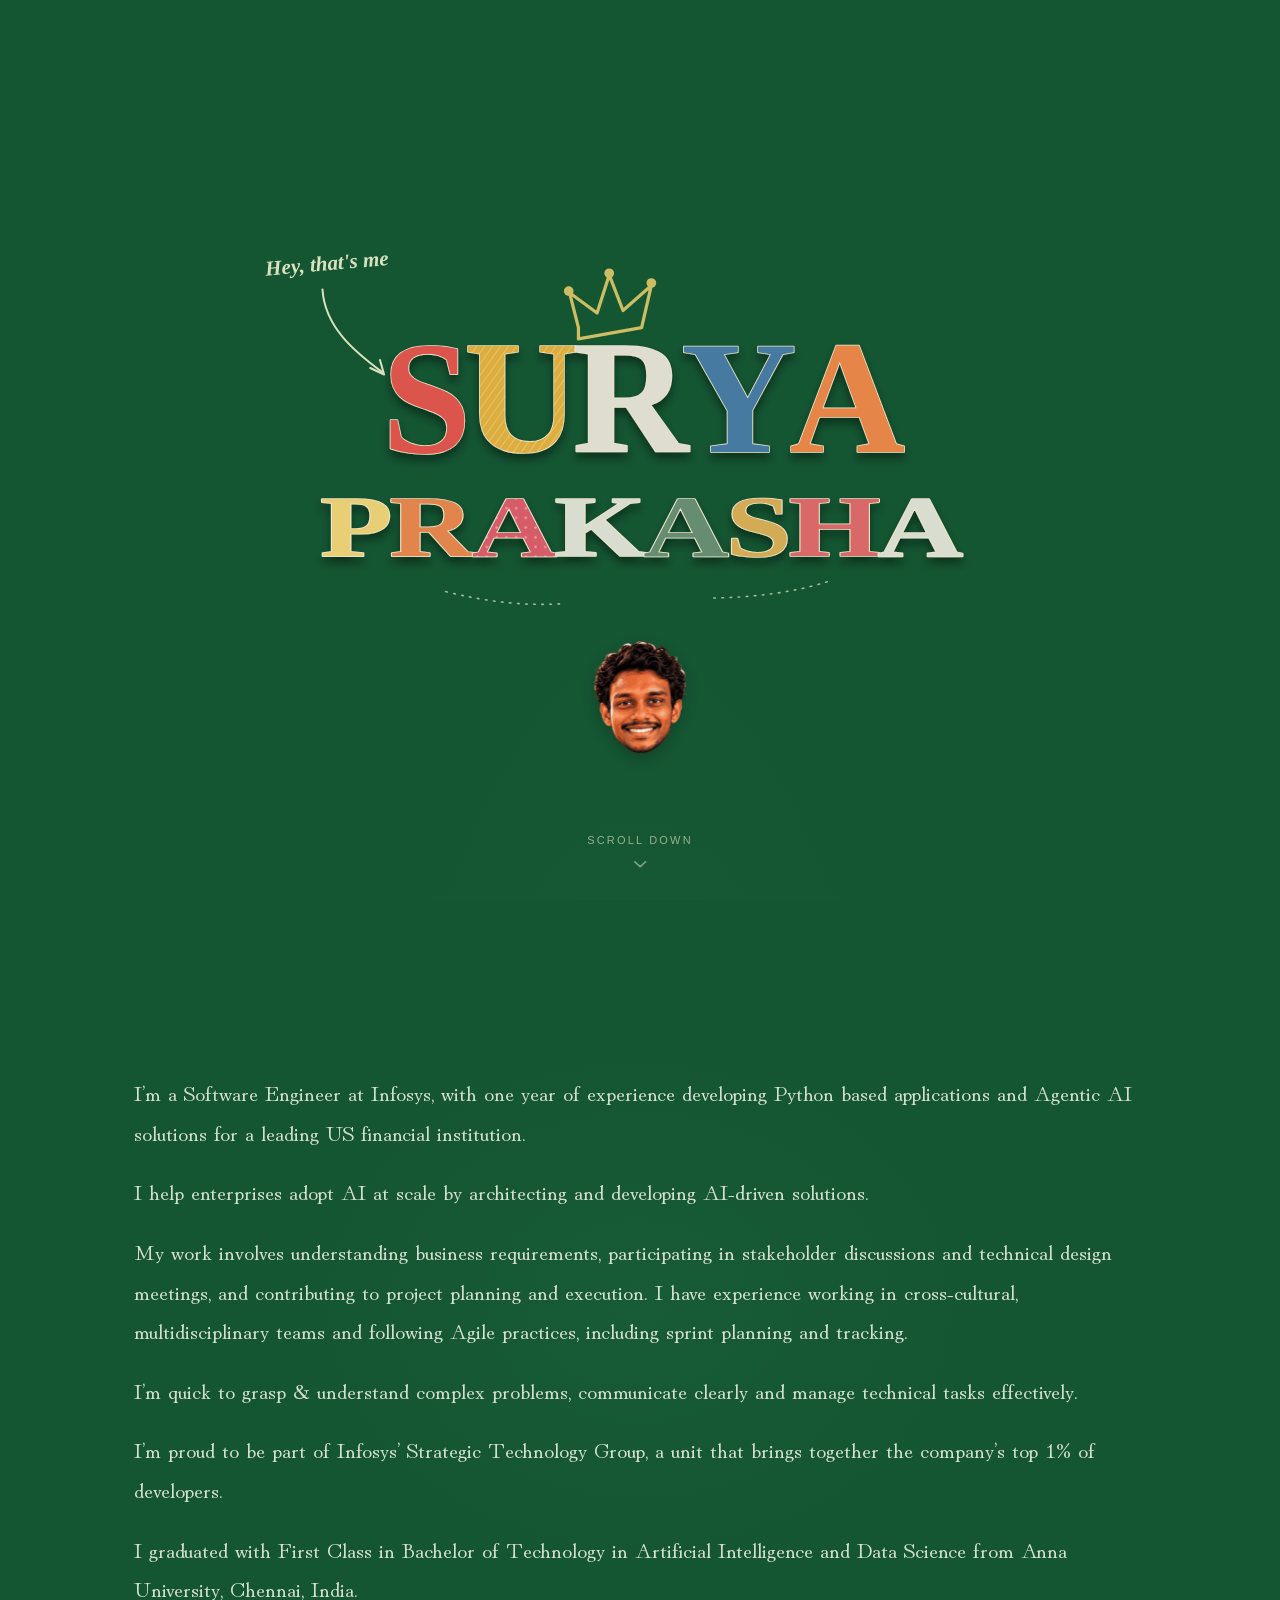
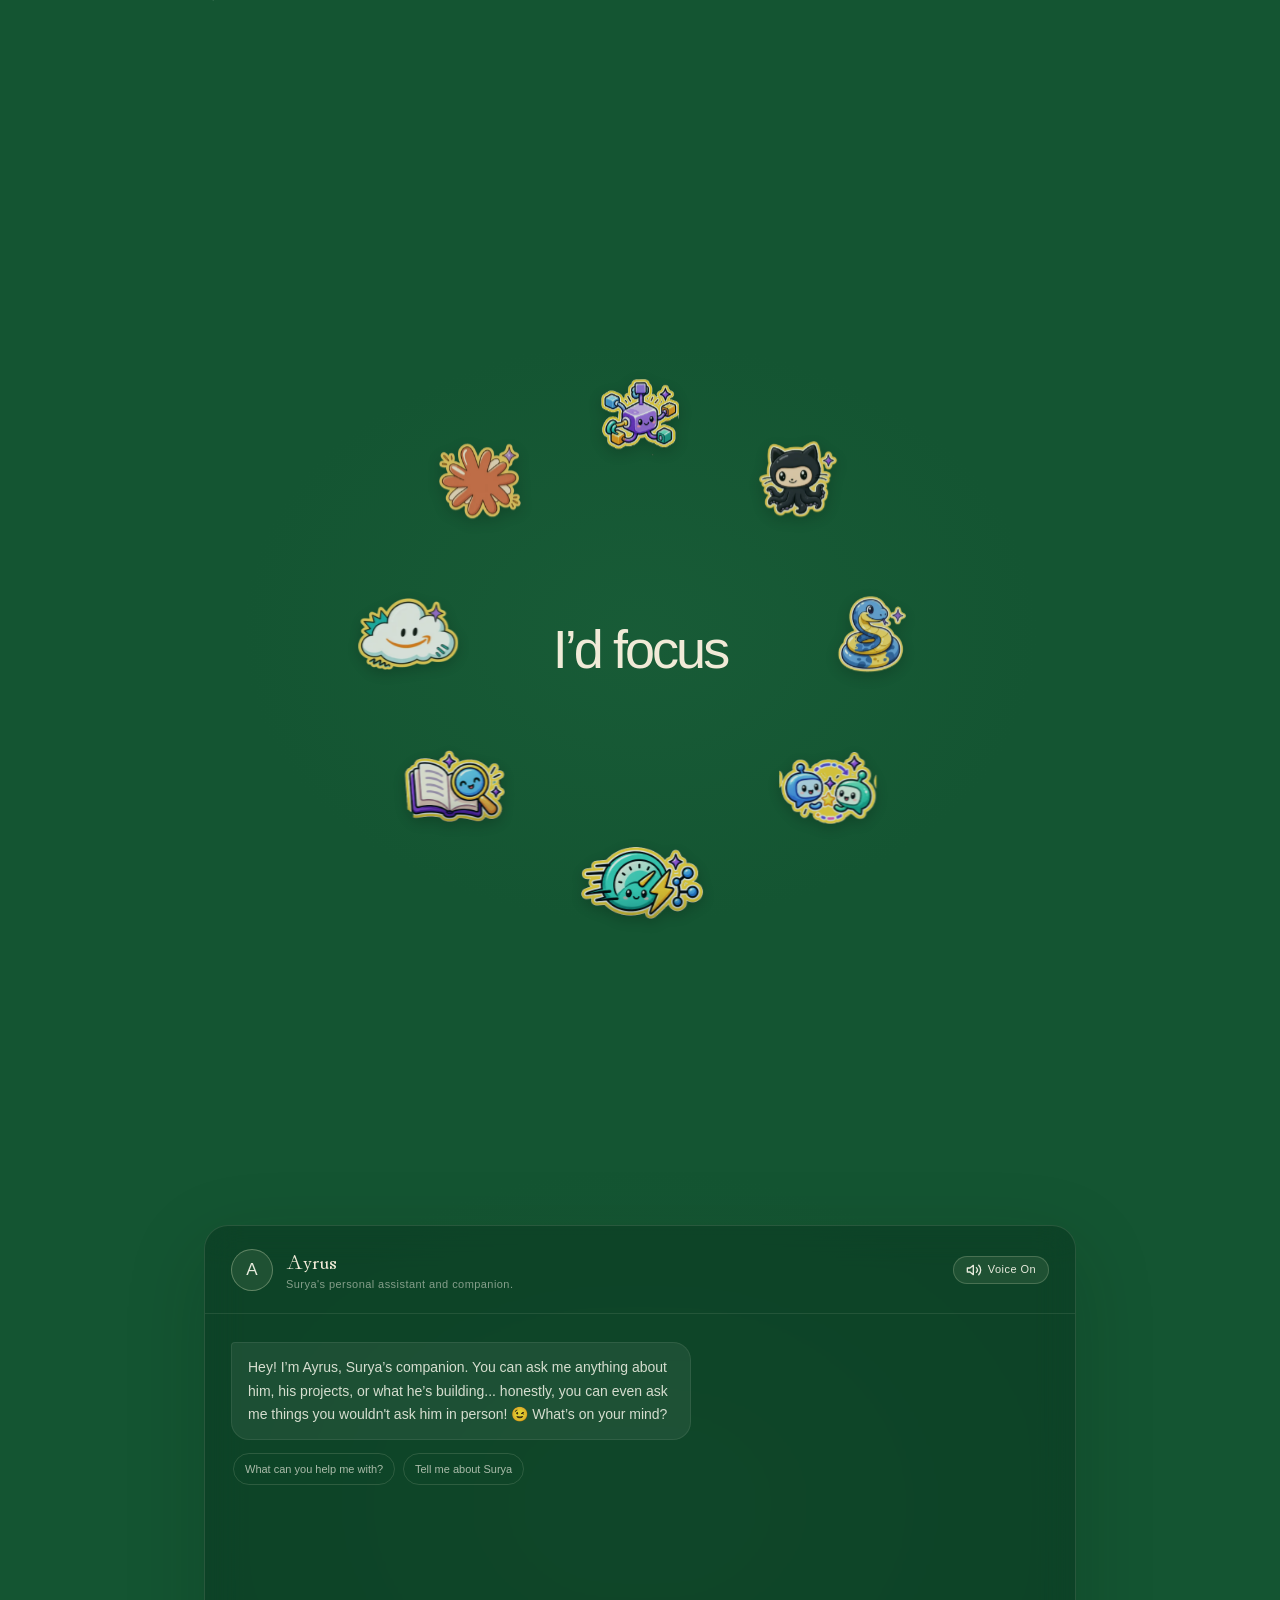
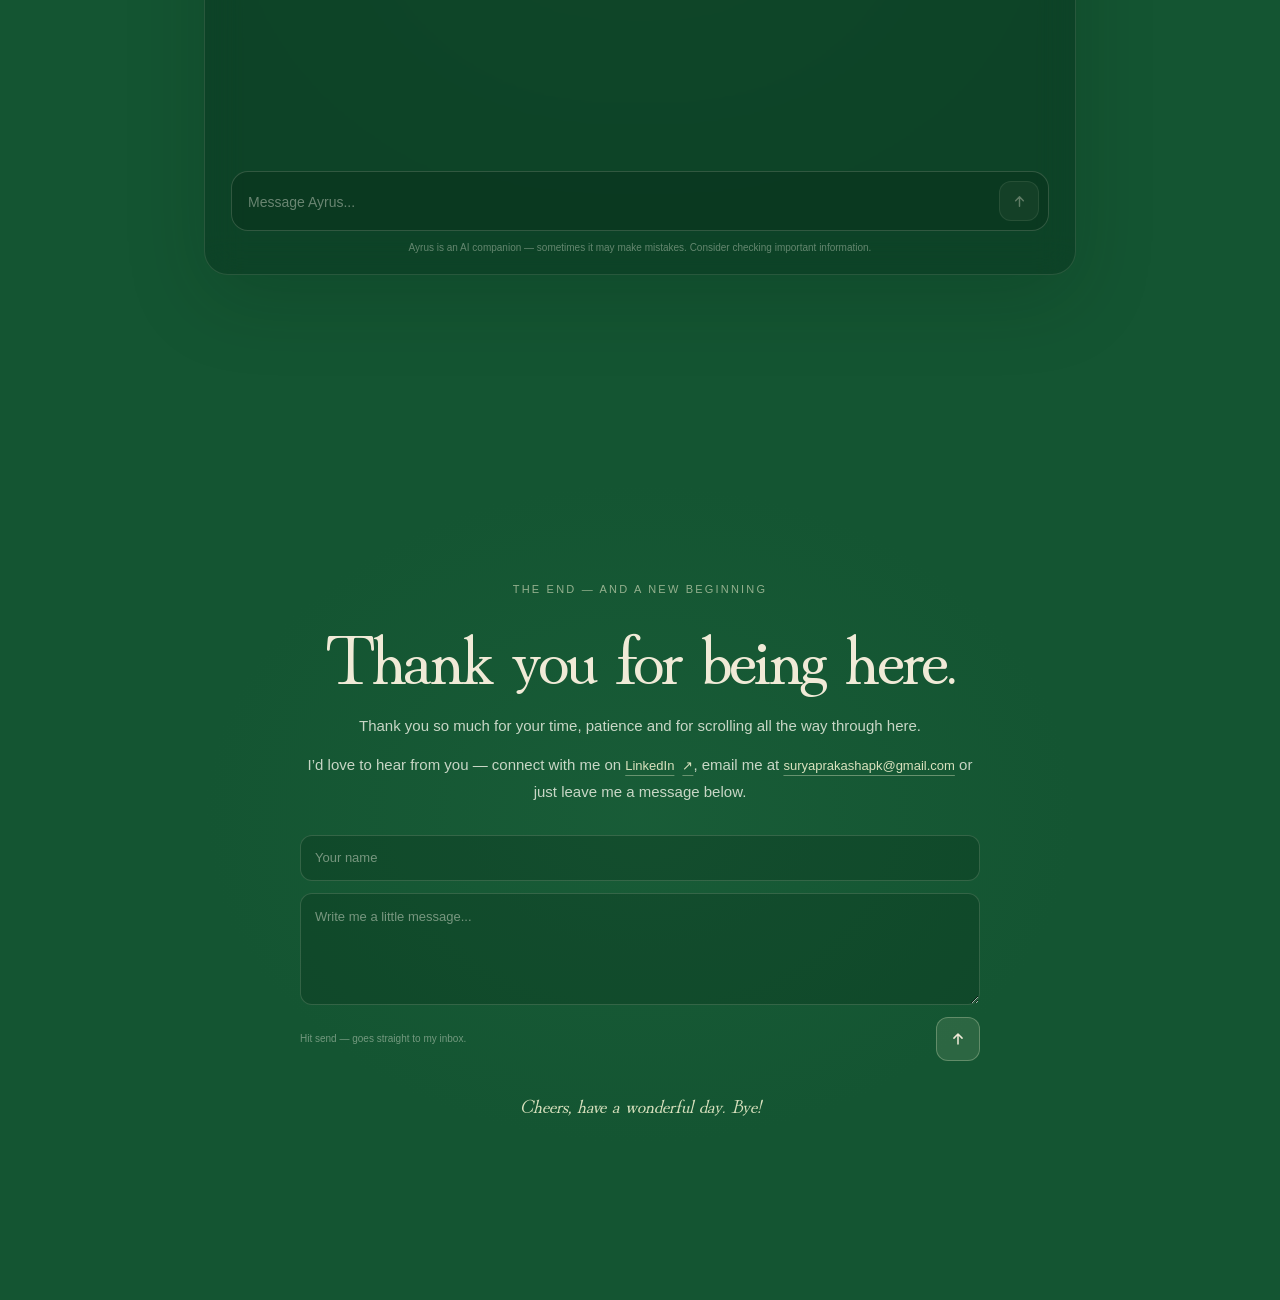
==== commit 87c85fd5: "Integrate ElevenLabs TTS voiceover and cold-start pre-warming in Ayrus chatbot" ====
--- a/index.html
+++ b/index.html
@@ -508,6 +508,67 @@
         content: "";
       }
 
+      .assistant-voice-toggle {
+        display: inline-flex;
+        align-items: center;
+        gap: 6px;
+        padding: 5px 12px;
+        border: 1px solid rgb(217 225 190 / 22%);
+        border-radius: 999px;
+        background: rgb(217 225 190 / 9%);
+        color: #e7eadc;
+        font: 11px/1 Arial, Helvetica, sans-serif;
+        letter-spacing: 0.04em;
+        cursor: pointer;
+        transition:
+          background-color 180ms ease,
+          border-color 180ms ease,
+          color 180ms ease,
+          transform 180ms ease;
+      }
+
+      .assistant-voice-toggle:hover {
+        background: rgb(217 225 190 / 18%);
+        border-color: rgb(217 225 190 / 45%);
+        color: #f7f3e8;
+        transform: translateY(-1px);
+      }
+
+      .assistant-voice-toggle.is-muted {
+        color: rgb(231 234 220 / 46%);
+        border-color: rgb(217 225 190 / 12%);
+        background: transparent;
+      }
+
+      .assistant-voice-toggle svg[hidden],
+      [hidden] {
+        display: none !important;
+      }
+
+      .message-replay-btn {
+        display: inline-flex;
+        align-items: center;
+        gap: 5px;
+        margin-top: 8px;
+        padding: 4px 9px;
+        border: 1px solid rgb(217 225 190 / 18%);
+        border-radius: 6px;
+        background: rgb(217 225 190 / 7%);
+        color: rgb(231 234 220 / 75%);
+        cursor: pointer;
+        font: 11px/1.2 Arial, Helvetica, sans-serif;
+        transition:
+          background-color 160ms ease,
+          border-color 160ms ease,
+          color 160ms ease;
+      }
+
+      .message-replay-btn:hover {
+        background: rgb(217 225 190 / 18%);
+        border-color: rgb(217 225 190 / 38%);
+        color: #f0ead7;
+      }
+
       .assistant-messages {
         display: flex;
         flex-direction: column;
@@ -529,6 +590,46 @@
         overflow-wrap: anywhere;
         animation: assistant-message-enter 360ms cubic-bezier(0.2, 0.75, 0.25, 1)
           both;
+      }
+
+      .assistant-message strong {
+        color: #f7f3e8;
+        font-weight: 700;
+      }
+
+      .assistant-message p {
+        margin: 0 0 10px 0;
+      }
+
+      .assistant-message p:last-child {
+        margin-bottom: 0;
+      }
+
+      .assistant-message ul {
+        margin: 8px 0 10px 0;
+        padding-left: 18px;
+        list-style-type: disc;
+      }
+
+      .assistant-message ul:last-child {
+        margin-bottom: 0;
+      }
+
+      .assistant-message li {
+        margin-bottom: 6px;
+        line-height: 1.55;
+      }
+
+      .assistant-message li:last-child {
+        margin-bottom: 0;
+      }
+
+      .assistant-message code {
+        font-family: monospace;
+        font-size: 0.9em;
+        background: rgba(255, 255, 255, 0.1);
+        padding: 2px 5px;
+        border-radius: 4px;
       }
 
       .assistant-message--user {
@@ -1462,6 +1563,19 @@
                 <p class="assistant-subtitle">Surya's personal assistant and companion.</p>
               </div>
             </div>
+            <button class="assistant-voice-toggle" id="ayrus-voice-toggle" type="button" aria-label="Toggle voiceover" title="Toggle ElevenLabs voiceover">
+              <svg class="voice-icon-on" viewBox="0 0 24 24" width="16" height="16" fill="none" stroke="currentColor" stroke-width="2" stroke-linecap="round" stroke-linejoin="round" aria-hidden="true">
+                <polygon points="11 5 6 9 2 9 2 15 6 15 11 19 11 5"></polygon>
+                <path d="M15.54 8.46a5 5 0 0 1 0 7.07"></path>
+                <path d="M19.07 4.93a10 10 0 0 1 0 14.14"></path>
+              </svg>
+              <svg class="voice-icon-off" viewBox="0 0 24 24" width="16" height="16" fill="none" stroke="currentColor" stroke-width="2" stroke-linecap="round" stroke-linejoin="round" aria-hidden="true" hidden>
+                <polygon points="11 5 6 9 2 9 2 15 6 15 11 19 11 5"></polygon>
+                <line x1="23" y1="9" x2="17" y2="15"></line>
+                <line x1="17" y1="9" x2="23" y2="15"></line>
+              </svg>
+              <span class="voice-label">Voice On</span>
+            </button>
           </header>
           <div
             class="assistant-messages"
@@ -1580,12 +1694,100 @@
         });
       };
 
-      const appendMessage = (text, isUser) => {
+      const formatAssistantMarkdown = (text) => {
+        if (!text) return "";
+        // 1. Escape HTML for security
+        let safe = text
+          .replace(/&/g, "&amp;")
+          .replace(/</g, "&lt;")
+          .replace(/>/g, "&gt;");
+
+        // 2. Normalize inline bullet items (e.g. '. * **' to newlines)
+        safe = safe.replace(/([.:!?]|\))\s*[*•\-]\s+(?=\*\*|[A-Z])/g, "$1\n* ");
+
+        // 3. Process lines
+        const lines = safe.split(/\r?\n/);
+        const out = [];
+        let inList = false;
+
+        for (let i = 0; i < lines.length; i++) {
+          const line = lines[i].trim();
+          if (!line) continue;
+
+          const bulletMatch = line.match(/^([*\-•])\s+(.+)$/);
+          if (bulletMatch) {
+            if (!inList) {
+              out.push("<ul>");
+              inList = true;
+            }
+            let itemContent = bulletMatch[2];
+            itemContent = itemContent.replace(/\*\*(.+?)\*\*/g, "<strong>$1</strong>");
+            itemContent = itemContent.replace(/`([^`]+)`/g, "<code>$1</code>");
+            out.push(`<li>${itemContent}</li>`);
+          } else {
+            if (inList) {
+              out.push("</ul>");
+              inList = false;
+            }
+            let paraContent = line;
+            paraContent = paraContent.replace(/\*\*(.+?)\*\*/g, "<strong>$1</strong>");
+            paraContent = paraContent.replace(/`([^`]+)`/g, "<code>$1</code>");
+            out.push(`<p>${paraContent}</p>`);
+          }
+        }
+
+        if (inList) {
+          out.push("</ul>");
+        }
+
+        return out.join("");
+      };
+
+      let currentAudio = null;
+      let isVoiceEnabled = true;
+
+      const playVoiceover = (base64Audio, force = false) => {
+        if ((!isVoiceEnabled && !force) || !base64Audio) return;
+        try {
+          if (currentAudio) {
+            currentAudio.pause();
+            currentAudio.currentTime = 0;
+            currentAudio = null;
+          }
+          currentAudio = new Audio("data:audio/mpeg;base64," + base64Audio);
+          currentAudio.play().catch((err) => {
+            console.warn("Audio playback was blocked or interrupted:", err);
+          });
+        } catch (err) {
+          console.error("Audio error:", err);
+        }
+      };
+
+      const appendMessage = (text, isUser, audioBase64 = null) => {
         const message = document.createElement("div");
         message.className = isUser
           ? "assistant-message assistant-message--user"
           : "assistant-message";
-        message.textContent = text;
+        if (isUser) {
+          message.textContent = text;
+        } else {
+          message.innerHTML = formatAssistantMarkdown(text);
+          if (audioBase64) {
+            const replayBtn = document.createElement("button");
+            replayBtn.className = "message-replay-btn";
+            replayBtn.type = "button";
+            replayBtn.title = "Replay voiceover";
+            replayBtn.innerHTML = `
+              <svg viewBox="0 0 24 24" width="13" height="13" fill="none" stroke="currentColor" stroke-width="2" stroke-linecap="round" stroke-linejoin="round" aria-hidden="true">
+                <polygon points="11 5 6 9 2 9 2 15 6 15 11 19 11 5"></polygon>
+                <path d="M15.54 8.46a5 5 0 0 1 0 7.07"></path>
+              </svg>
+              <span>Play voice</span>
+            `;
+            replayBtn.addEventListener("click", () => playVoiceover(audioBase64, true));
+            message.append(replayBtn);
+          }
+        }
         messageList.append(message);
         scrollMessagesToEnd();
         return message;
@@ -1608,9 +1810,45 @@
         }
       });
 
-      const API_BASE = (window.location.hostname === "localhost" || window.location.hostname === "127.0.0.1")
+      const API_BASE = (window.location.hostname === "localhost" || window.location.hostname === "127.0.0.1" || window.location.protocol === "file:")
         ? "http://127.0.0.1:8000"
         : "https://wbpszbiq97.execute-api.ap-south-1.amazonaws.com";
+
+      // Speculative pre-warming: Spins up the AWS Lambda container in the background
+      // so the first user message has zero cold-start delay
+      let lastWarmedAt = 0;
+      const warmBackend = () => {
+        const now = Date.now();
+        if (now - lastWarmedAt < 4 * 60 * 1000) return;
+        lastWarmedAt = now;
+        try {
+          fetch(`${API_BASE}/health`, { method: "GET", keepalive: true }).catch(() => {});
+        } catch (_) {}
+      };
+
+      // 1. Warm immediately on initial page load
+      warmBackend();
+
+      // 2. Warm when visitor scrolls within 300px of the Ayrus section
+      const ayrusScreen = document.querySelector("#next-page");
+      if (ayrusScreen && "IntersectionObserver" in window) {
+        const warmObserver = new IntersectionObserver(
+          (entries) => {
+            if (entries.some((e) => e.isIntersecting)) {
+              warmBackend();
+              warmObserver.disconnect();
+            }
+          },
+          { rootMargin: "300px" }
+        );
+        warmObserver.observe(ayrusScreen);
+      }
+
+      // 3. Warm if user focuses or hovers on the message input
+      messageInput.addEventListener("focus", warmBackend, { passive: true });
+      messageInput.addEventListener("mouseenter", warmBackend, { passive: true });
+
+      const chatHistory = [];
 
       messageForm.addEventListener("submit", async (event) => {
         event.preventDefault();
@@ -1648,7 +1886,10 @@
               "Content-Type": "application/json",
               "Idempotency-Key": idempotencyKey,
             },
-            body: JSON.stringify({ message: text }),
+            body: JSON.stringify({
+              message: text,
+              history: chatHistory.slice(-6),
+            }),
           });
 
           if (!response.ok) {
@@ -1658,7 +1899,14 @@
           const data = await response.json();
           typing.remove();
           const replyText = data.answer || "I processed your request, but have no reply at the moment.";
-          appendMessage(replyText, false);
+          appendMessage(replyText, false, data.audio_base64 || null);
+
+          if (data.audio_base64) {
+            playVoiceover(data.audio_base64);
+          }
+
+          chatHistory.push({ role: "user", text: text });
+          chatHistory.push({ role: "assistant", text: replyText });
         } catch (err) {
           console.error("Chat error:", err);
           typing.remove();
@@ -1672,6 +1920,25 @@
         }
       });
 
+      const voiceToggleBtn = document.querySelector("#ayrus-voice-toggle");
+      if (voiceToggleBtn) {
+        const iconOn = voiceToggleBtn.querySelector(".voice-icon-on");
+        const iconOff = voiceToggleBtn.querySelector(".voice-icon-off");
+        const label = voiceToggleBtn.querySelector(".voice-label");
+
+        voiceToggleBtn.addEventListener("click", () => {
+          isVoiceEnabled = !isVoiceEnabled;
+          if (!isVoiceEnabled && currentAudio) {
+            currentAudio.pause();
+            currentAudio.currentTime = 0;
+          }
+          voiceToggleBtn.classList.toggle("is-muted", !isVoiceEnabled);
+          if (iconOn) iconOn.hidden = !isVoiceEnabled;
+          if (iconOff) iconOff.hidden = isVoiceEnabled;
+          if (label) label.textContent = isVoiceEnabled ? "Voice On" : "Muted";
+        });
+      }
+
       document
         .querySelectorAll(".assistant-suggestion")
         .forEach((suggestion) => {
@@ -1722,8 +1989,8 @@
         }
 
         try {
-          // Send email directly to suryaprakashapk@gmail.com via FormSubmit AJAX
-          const emailPromise = fetch("https://formsubmit.co/ajax/suryaprakashapk@gmail.com", {
+          // 1. Dispatch email directly to suryaprakashapk@gmail.com in background with keepalive
+          fetch("https://formsubmit.co/ajax/suryaprakashapk@gmail.com", {
             method: "POST",
             headers: {
               "Content-Type": "application/json",
@@ -1735,18 +2002,24 @@
               _subject: `New message from ${name} via suryaprakashapk.com`,
               _template: "table",
             }),
-          });
-
-          // Also log to your backend / MongoDB contact collection
+            keepalive: true,
+          }).catch((err) => console.warn("Email background send:", err));
+
+          // 2. Also log to your backend / MongoDB contact collection with keepalive
           const apiPromise = fetch(`${API_BASE}/v1/contact`, {
             method: "POST",
             headers: { "Content-Type": "application/json" },
             body: JSON.stringify({ name: name, message: message }),
-          }).catch(() => null);
-
-          await Promise.allSettled([emailPromise, apiPromise]);
-
-          // 2. Reset text boxes after sending
+            keepalive: true,
+          }).catch((err) => console.warn("Backend contact send:", err));
+
+          // 3. Ultra-fast feedback: brief ~450ms visual spinner or until backend responds
+          await Promise.race([
+            apiPromise,
+            new Promise((resolve) => setTimeout(resolve, 450)),
+          ]);
+
+          // 4. Reset text boxes after sending
           contactForm.reset();
 
           // 3. Interactive button success state
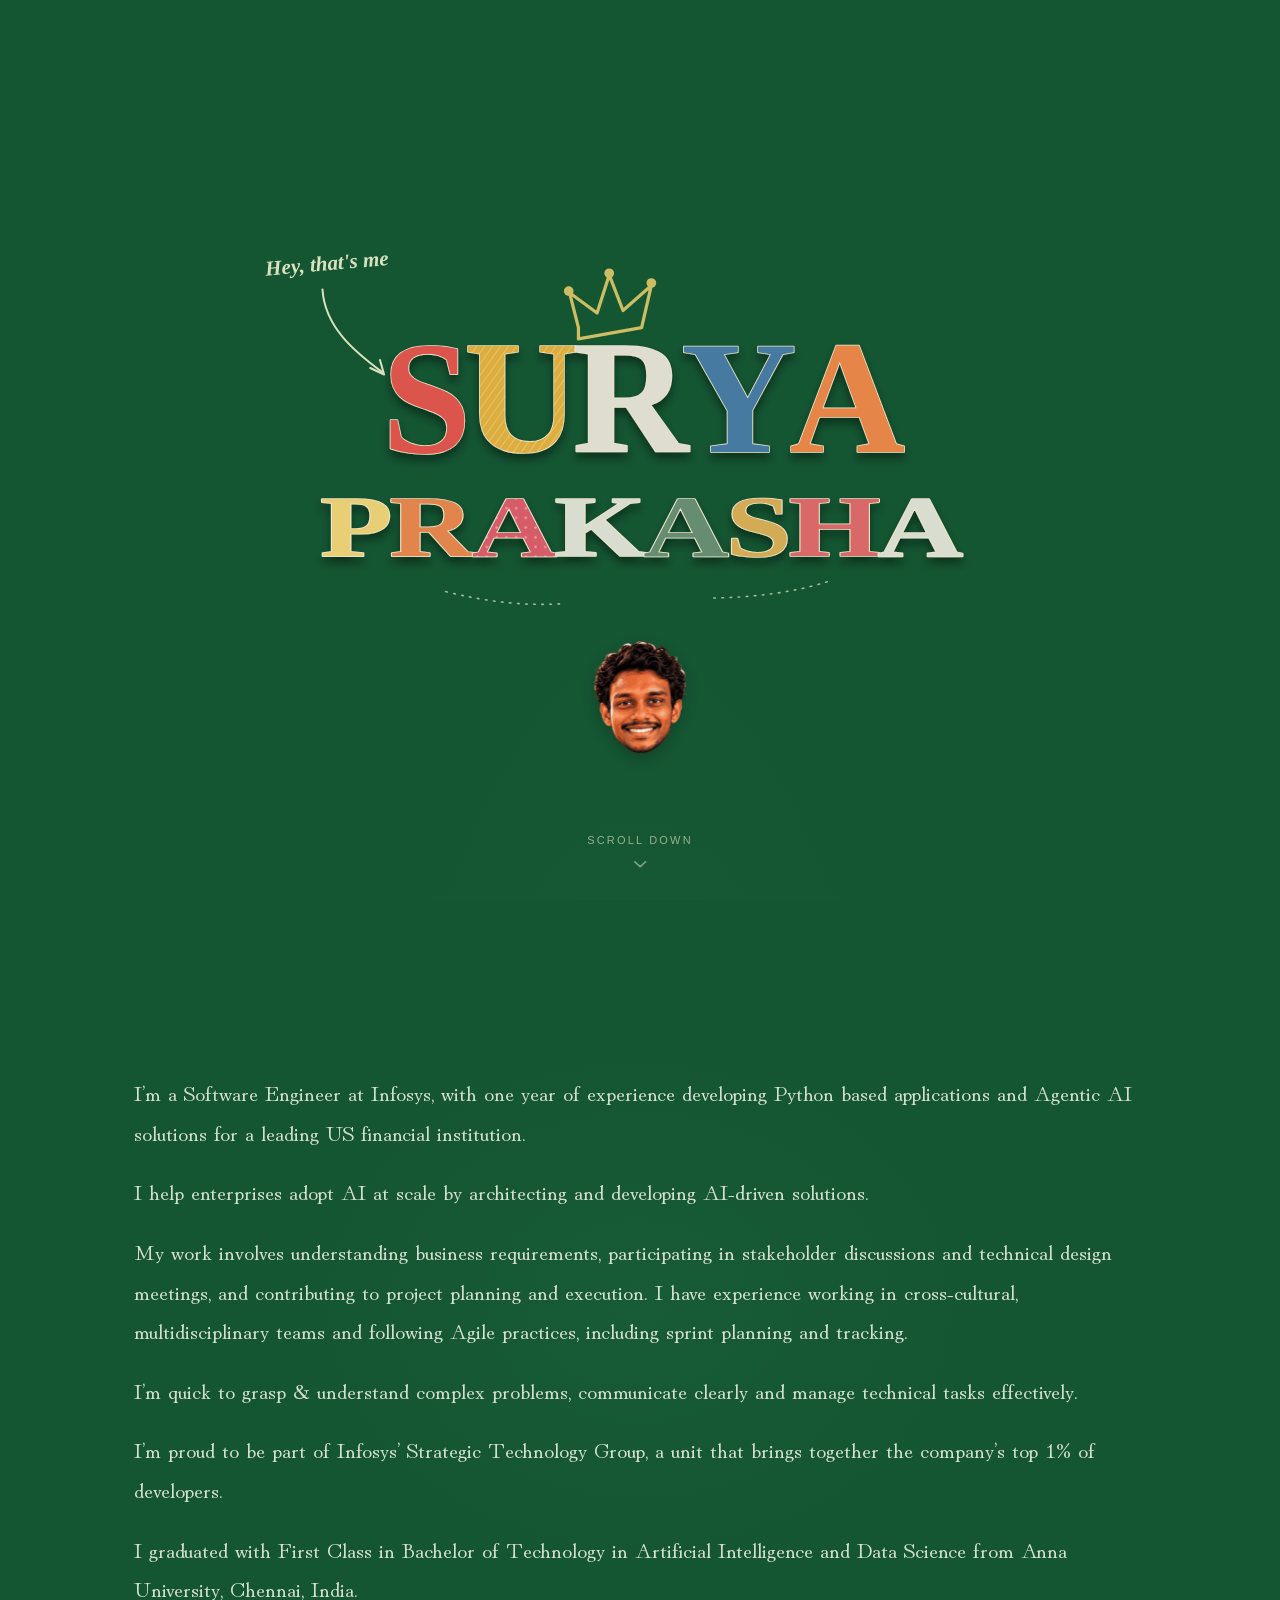
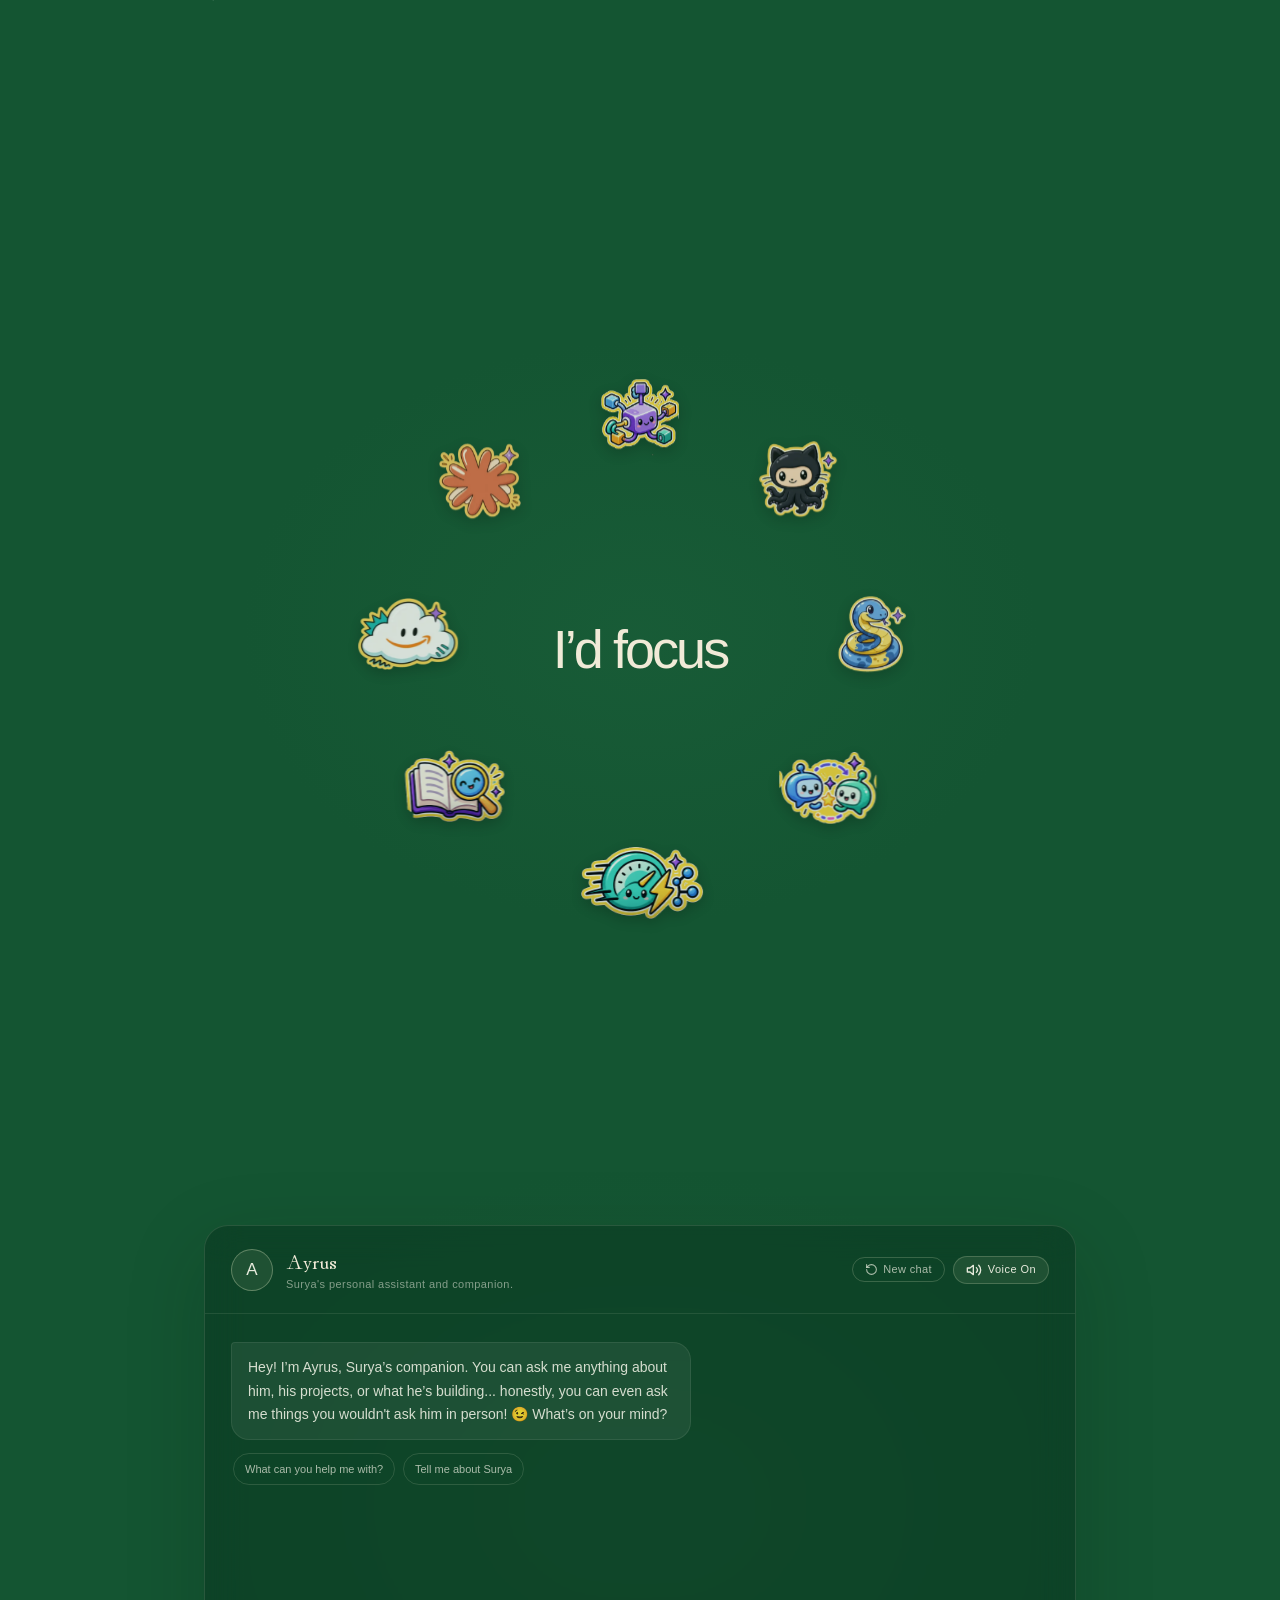
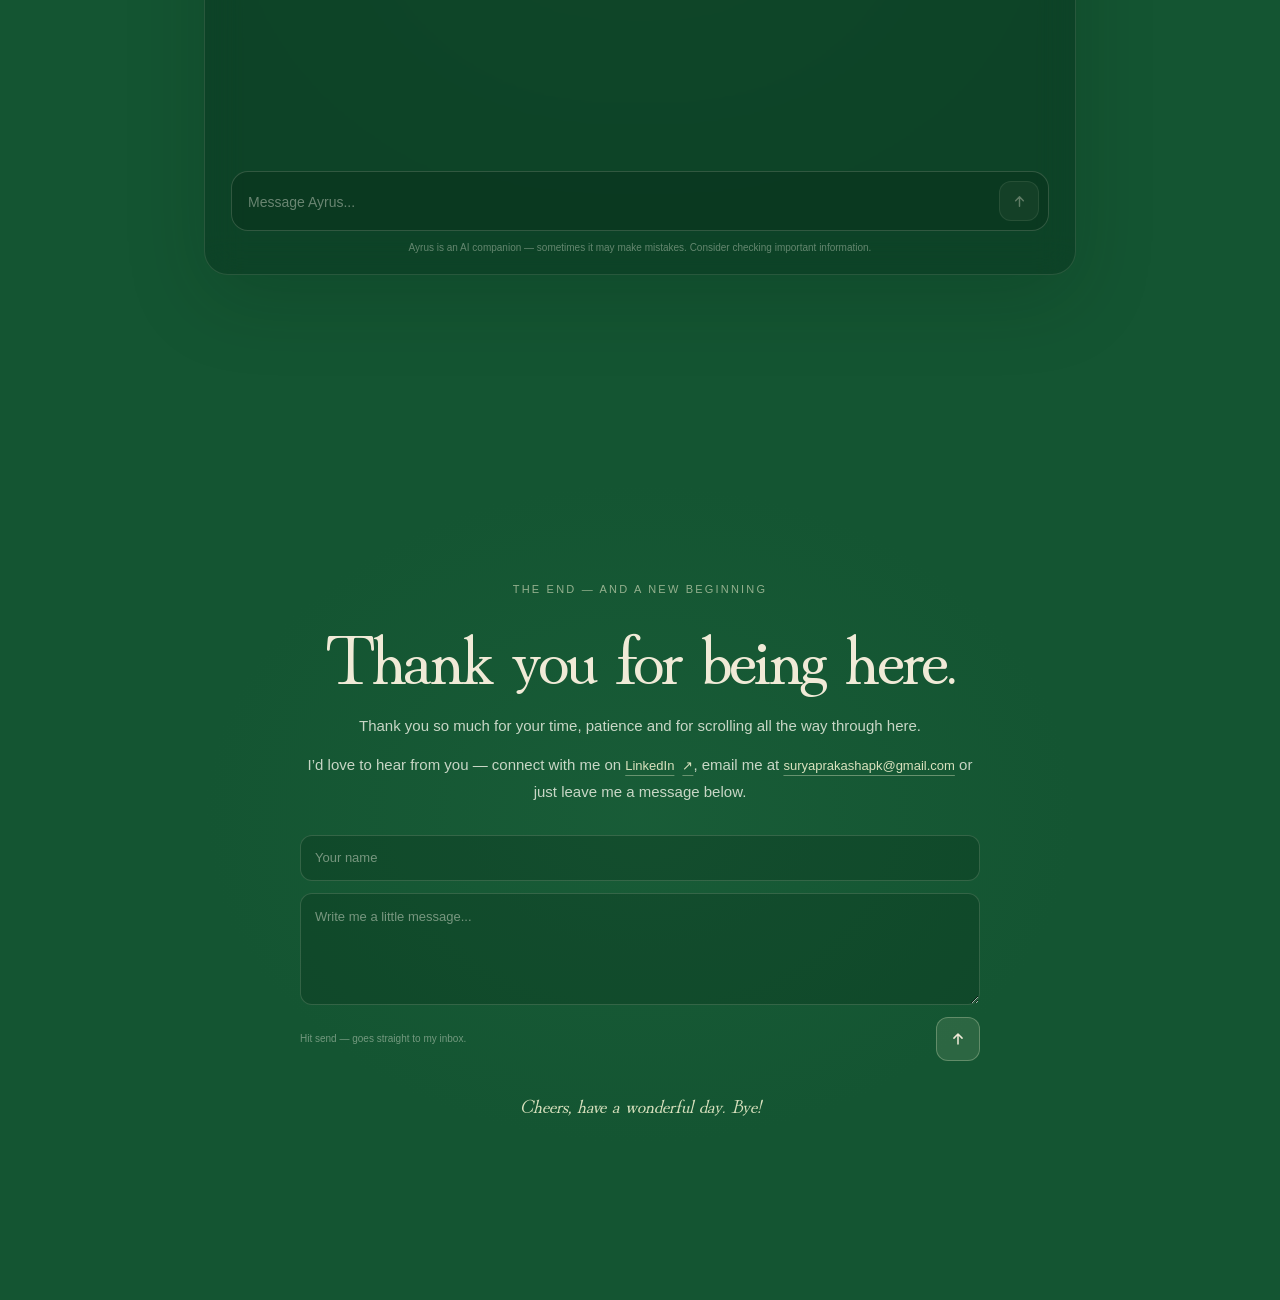
==== commit ccf8a7e2: "feat(chat): add session memory persistence, New Chat reset button, and multi-turn session payload" ====
--- a/index.html
+++ b/index.html
@@ -508,6 +508,38 @@
         content: "";
       }
 
+      .assistant-header-actions {
+        display: flex;
+        align-items: center;
+        gap: 8px;
+      }
+
+      .assistant-reset-btn {
+        display: inline-flex;
+        align-items: center;
+        gap: 5px;
+        padding: 5px 12px;
+        border: 1px solid rgb(217 225 190 / 22%);
+        border-radius: 999px;
+        background: transparent;
+        color: rgb(231 234 220 / 72%);
+        font: 11px/1 Arial, Helvetica, sans-serif;
+        letter-spacing: 0.03em;
+        cursor: pointer;
+        transition:
+          background-color 180ms ease,
+          border-color 180ms ease,
+          color 180ms ease,
+          transform 180ms ease;
+      }
+
+      .assistant-reset-btn:hover {
+        background: rgb(217 225 190 / 14%);
+        border-color: rgb(217 225 190 / 42%);
+        color: #f7f3e8;
+        transform: translateY(-1px);
+      }
+
       .assistant-voice-toggle {
         display: inline-flex;
         align-items: center;
@@ -543,30 +575,6 @@
       .assistant-voice-toggle svg[hidden],
       [hidden] {
         display: none !important;
-      }
-
-      .message-replay-btn {
-        display: inline-flex;
-        align-items: center;
-        gap: 5px;
-        margin-top: 8px;
-        padding: 4px 9px;
-        border: 1px solid rgb(217 225 190 / 18%);
-        border-radius: 6px;
-        background: rgb(217 225 190 / 7%);
-        color: rgb(231 234 220 / 75%);
-        cursor: pointer;
-        font: 11px/1.2 Arial, Helvetica, sans-serif;
-        transition:
-          background-color 160ms ease,
-          border-color 160ms ease,
-          color 160ms ease;
-      }
-
-      .message-replay-btn:hover {
-        background: rgb(217 225 190 / 18%);
-        border-color: rgb(217 225 190 / 38%);
-        color: #f0ead7;
       }
 
       .assistant-messages {
@@ -1563,19 +1571,28 @@
                 <p class="assistant-subtitle">Surya's personal assistant and companion.</p>
               </div>
             </div>
-            <button class="assistant-voice-toggle" id="ayrus-voice-toggle" type="button" aria-label="Toggle voiceover" title="Toggle ElevenLabs voiceover">
-              <svg class="voice-icon-on" viewBox="0 0 24 24" width="16" height="16" fill="none" stroke="currentColor" stroke-width="2" stroke-linecap="round" stroke-linejoin="round" aria-hidden="true">
-                <polygon points="11 5 6 9 2 9 2 15 6 15 11 19 11 5"></polygon>
-                <path d="M15.54 8.46a5 5 0 0 1 0 7.07"></path>
-                <path d="M19.07 4.93a10 10 0 0 1 0 14.14"></path>
-              </svg>
-              <svg class="voice-icon-off" viewBox="0 0 24 24" width="16" height="16" fill="none" stroke="currentColor" stroke-width="2" stroke-linecap="round" stroke-linejoin="round" aria-hidden="true" hidden>
-                <polygon points="11 5 6 9 2 9 2 15 6 15 11 19 11 5"></polygon>
-                <line x1="23" y1="9" x2="17" y2="15"></line>
-                <line x1="17" y1="9" x2="23" y2="15"></line>
-              </svg>
-              <span class="voice-label">Voice On</span>
-            </button>
+            <div class="assistant-header-actions">
+              <button class="assistant-reset-btn" id="ayrus-reset-chat" type="button" aria-label="Start new conversation" title="Start new conversation">
+                <svg viewBox="0 0 24 24" width="13" height="13" fill="none" stroke="currentColor" stroke-width="2" stroke-linecap="round" stroke-linejoin="round" aria-hidden="true">
+                  <path d="M3 12a9 9 0 1 0 9-9 9.75 9.75 0 0 0-6.74 2.74L3 8"></path>
+                  <path d="M3 3v5h5"></path>
+                </svg>
+                <span>New chat</span>
+              </button>
+              <button class="assistant-voice-toggle" id="ayrus-voice-toggle" type="button" aria-label="Toggle voiceover" title="Toggle ElevenLabs voiceover">
+                <svg class="voice-icon-on" viewBox="0 0 24 24" width="16" height="16" fill="none" stroke="currentColor" stroke-width="2" stroke-linecap="round" stroke-linejoin="round" aria-hidden="true">
+                  <polygon points="11 5 6 9 2 9 2 15 6 15 11 19 11 5"></polygon>
+                  <path d="M15.54 8.46a5 5 0 0 1 0 7.07"></path>
+                  <path d="M19.07 4.93a10 10 0 0 1 0 14.14"></path>
+                </svg>
+                <svg class="voice-icon-off" viewBox="0 0 24 24" width="16" height="16" fill="none" stroke="currentColor" stroke-width="2" stroke-linecap="round" stroke-linejoin="round" aria-hidden="true" hidden>
+                  <polygon points="11 5 6 9 2 9 2 15 6 15 11 19 11 5"></polygon>
+                  <line x1="23" y1="9" x2="17" y2="15"></line>
+                  <line x1="17" y1="9" x2="23" y2="15"></line>
+                </svg>
+                <span class="voice-label">Voice On</span>
+              </button>
+            </div>
           </header>
           <div
             class="assistant-messages"
@@ -1763,7 +1780,7 @@
         }
       };
 
-      const appendMessage = (text, isUser, audioBase64 = null) => {
+      const appendMessage = (text, isUser) => {
         const message = document.createElement("div");
         message.className = isUser
           ? "assistant-message assistant-message--user"
@@ -1772,21 +1789,6 @@
           message.textContent = text;
         } else {
           message.innerHTML = formatAssistantMarkdown(text);
-          if (audioBase64) {
-            const replayBtn = document.createElement("button");
-            replayBtn.className = "message-replay-btn";
-            replayBtn.type = "button";
-            replayBtn.title = "Replay voiceover";
-            replayBtn.innerHTML = `
-              <svg viewBox="0 0 24 24" width="13" height="13" fill="none" stroke="currentColor" stroke-width="2" stroke-linecap="round" stroke-linejoin="round" aria-hidden="true">
-                <polygon points="11 5 6 9 2 9 2 15 6 15 11 19 11 5"></polygon>
-                <path d="M15.54 8.46a5 5 0 0 1 0 7.07"></path>
-              </svg>
-              <span>Play voice</span>
-            `;
-            replayBtn.addEventListener("click", () => playVoiceover(audioBase64, true));
-            message.append(replayBtn);
-          }
         }
         messageList.append(message);
         scrollMessagesToEnd();
@@ -1848,7 +1850,77 @@
       messageInput.addEventListener("focus", warmBackend, { passive: true });
       messageInput.addEventListener("mouseenter", warmBackend, { passive: true });
 
-      const chatHistory = [];
+      // Session Management & Persistence
+      const getSessionId = () => {
+        let sid = sessionStorage.getItem("ayrus_chat_session_id");
+        if (!sid) {
+          sid = "sess_" + Date.now() + "_" + Math.random().toString(36).substring(2, 9);
+          sessionStorage.setItem("ayrus_chat_session_id", sid);
+        }
+        return sid;
+      };
+
+      let chatHistory = [];
+
+      const saveCurrentSession = () => {
+        try {
+          sessionStorage.setItem("ayrus_chat_history", JSON.stringify(chatHistory.slice(-20)));
+        } catch (_) {}
+      };
+
+      const loadSavedSession = () => {
+        try {
+          const saved = sessionStorage.getItem("ayrus_chat_history");
+          if (saved) {
+            const parsed = JSON.parse(saved);
+            if (Array.isArray(parsed) && parsed.length > 0) {
+              chatHistory = parsed;
+              const intro = messageList.querySelector(".assistant-intro");
+              if (intro) intro.remove();
+              chatHistory.forEach((item) => {
+                appendMessage(item.text, item.role === "user");
+              });
+              scrollMessagesToEnd();
+            }
+          }
+        } catch (e) {
+          console.warn("Could not restore session:", e);
+        }
+      };
+
+      const resetChatSession = () => {
+        if (currentAudio) {
+          currentAudio.pause();
+          currentAudio.currentTime = 0;
+          currentAudio = null;
+        }
+        chatHistory = [];
+        sessionStorage.removeItem("ayrus_chat_history");
+        sessionStorage.removeItem("ayrus_chat_session_id");
+        messageList.innerHTML = `
+          <div class="assistant-intro">
+            <div class="assistant-message">
+              Hey! I’m Ayrus, Surya’s companion. You can ask me anything about him, his projects, or what he’s building... honestly, you can even ask me things you wouldn't ask him in person! 😉 What’s on your mind?
+            </div>
+            <div class="assistant-suggestions" aria-label="Suggested messages">
+              <button class="assistant-suggestion" type="button">What can you help me with?</button>
+              <button class="assistant-suggestion" type="button">Tell me about Surya</button>
+            </div>
+          </div>
+        `;
+        messageList.querySelectorAll(".assistant-suggestion").forEach((btn) => {
+          btn.addEventListener("click", () => {
+            messageInput.value = btn.textContent.trim();
+            resizeMessageInput();
+            messageInput.focus();
+          });
+        });
+        scrollMessagesToEnd();
+        messageInput.focus();
+      };
+
+      // Load session on startup
+      loadSavedSession();
 
       messageForm.addEventListener("submit", async (event) => {
         event.preventDefault();
@@ -1888,7 +1960,8 @@
             },
             body: JSON.stringify({
               message: text,
-              history: chatHistory.slice(-6),
+              history: chatHistory.slice(-8),
+              session_id: getSessionId(),
             }),
           });
 
@@ -1899,7 +1972,7 @@
           const data = await response.json();
           typing.remove();
           const replyText = data.answer || "I processed your request, but have no reply at the moment.";
-          appendMessage(replyText, false, data.audio_base64 || null);
+          appendMessage(replyText, false);
 
           if (data.audio_base64) {
             playVoiceover(data.audio_base64);
@@ -1907,6 +1980,7 @@
 
           chatHistory.push({ role: "user", text: text });
           chatHistory.push({ role: "assistant", text: replyText });
+          saveCurrentSession();
         } catch (err) {
           console.error("Chat error:", err);
           typing.remove();
@@ -1919,6 +1993,11 @@
           messageInput.focus();
         }
       });
+
+      const resetChatBtn = document.querySelector("#ayrus-reset-chat");
+      if (resetChatBtn) {
+        resetChatBtn.addEventListener("click", resetChatSession);
+      }
 
       const voiceToggleBtn = document.querySelector("#ayrus-voice-toggle");
       if (voiceToggleBtn) {
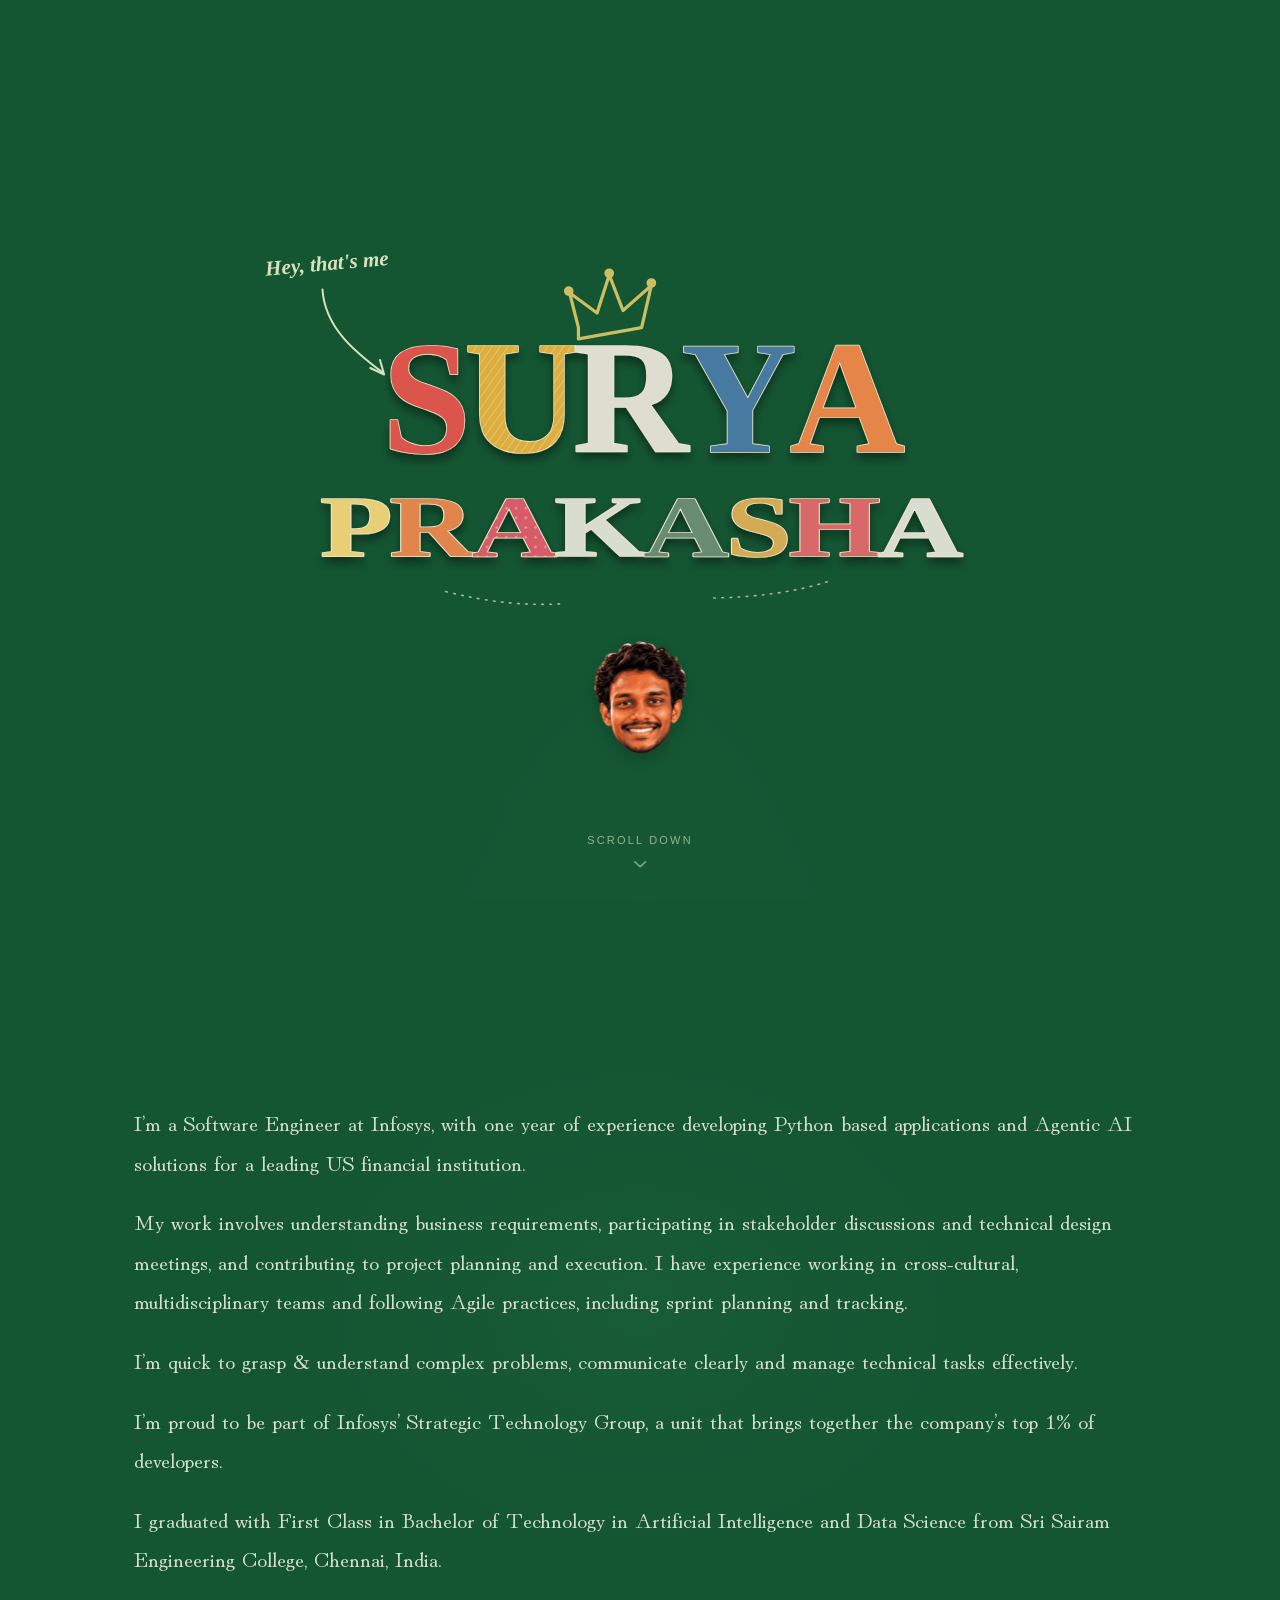
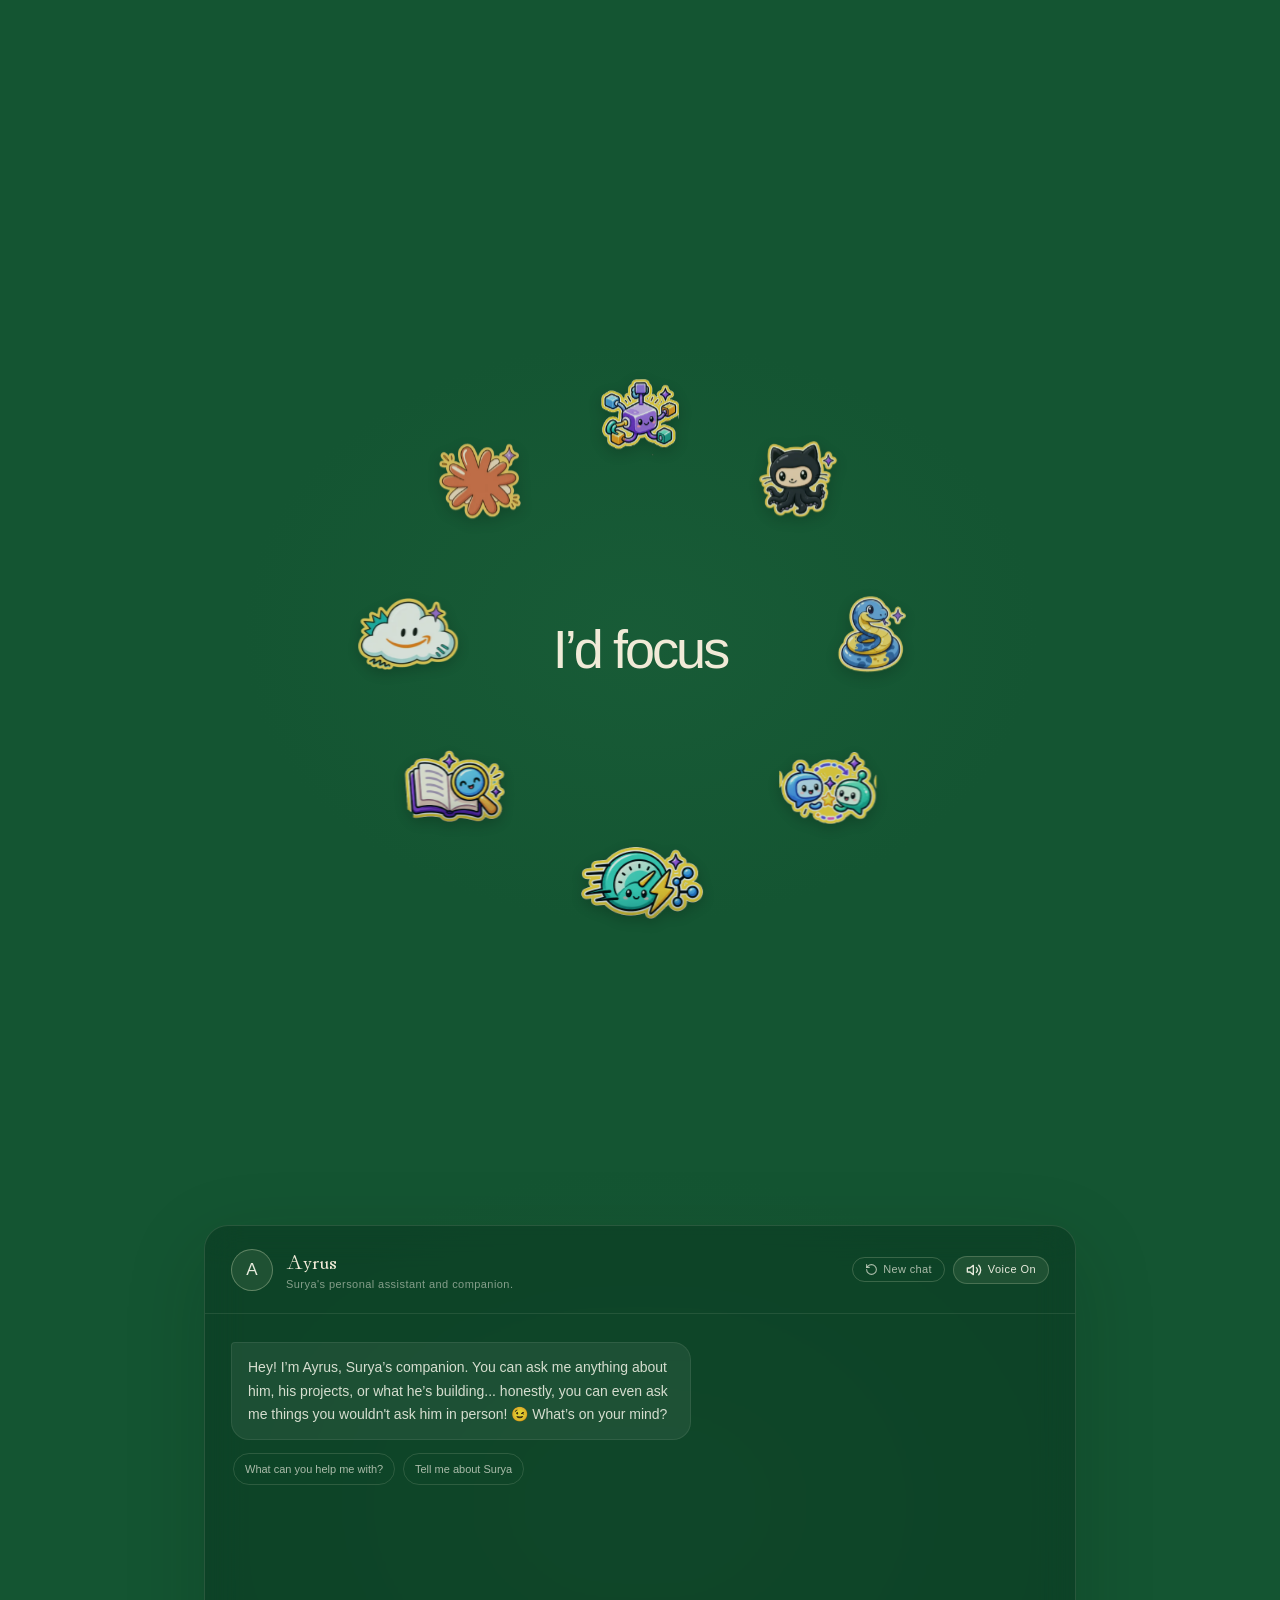
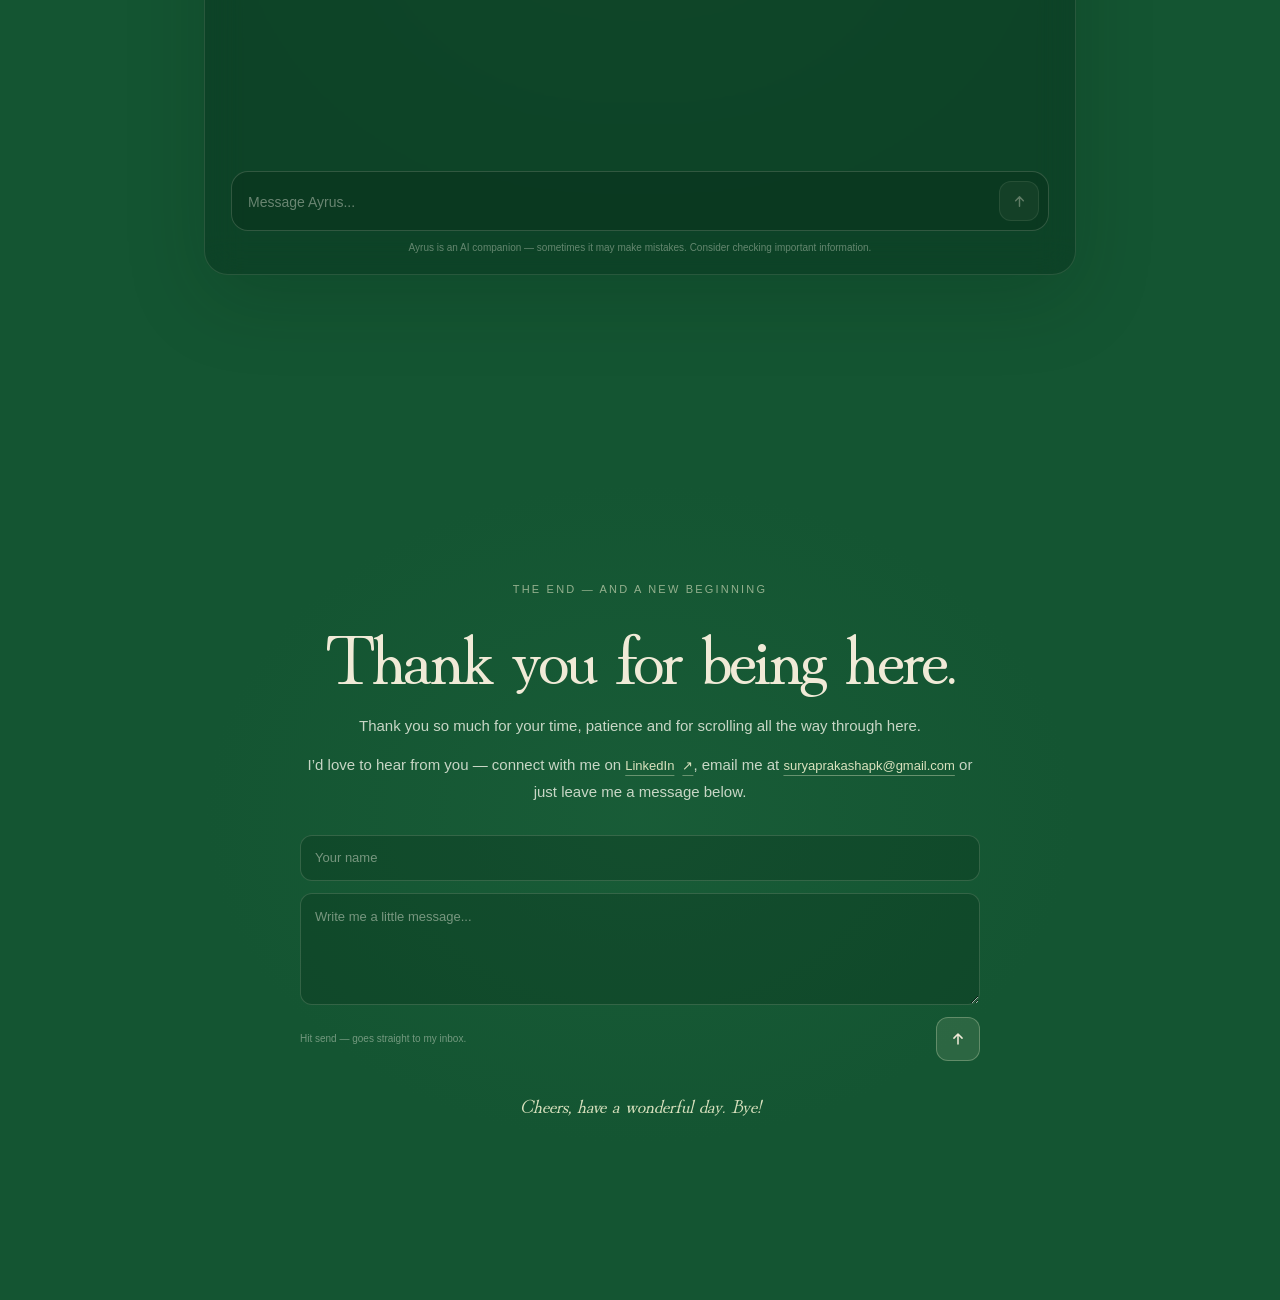
==== commit 5f798f50: "docs(portfolio): update about section and reformat markup" ====
--- a/index.html
+++ b/index.html
@@ -1,1903 +1,1860 @@
 <!doctype html>
 <html lang="en">
-  <head>
-    <meta charset="UTF-8" />
-    <meta name="viewport" content="width=device-width, initial-scale=1.0" />
-    <meta name="theme-color" content="#145532" />
-    <meta
-      name="description"
-      content="Surya Prakasha P K's personal website."
-    />
-    <title>Surya Prakasha P K</title>
-    <link rel="preconnect" href="https://fonts.googleapis.com" />
-    <link rel="preconnect" href="https://fonts.gstatic.com" crossorigin />
-    <link
-      href="https://fonts.googleapis.com/css2?family=Hina+Mincho&display=swap"
-      rel="stylesheet"
-    />
-    <style>
-      :root {
-        color-scheme: dark;
-        background: #145532;
-        font-family: Georgia, "Times New Roman", serif;
-      }
-
-      * {
-        box-sizing: border-box;
-      }
-
-      html,
-      body {
-        min-height: 100%;
-        margin: 0;
-      }
-
-      html {
-        scroll-behavior: smooth;
-        scroll-snap-type: y mandatory;
-        overscroll-behavior: none;
-      }
-
-      body {
-        background:
-          radial-gradient(
-            ellipse at 50% 44%,
-            rgb(37 112 70 / 34%) 0%,
-            rgb(20 85 50 / 10%) 42%,
-            transparent 72%
-          ),
-          #145532;
-      }
-
-      main {
-        min-height: 100vh;
-        min-height: 100svh;
-      }
-
-      .screen {
-        position: relative;
-        display: grid;
-        min-height: 100vh;
-        min-height: 100svh;
-        scroll-snap-align: start;
-        scroll-snap-stop: always;
-      }
-
-      .hero {
-        position: relative;
-        display: grid;
-        width: min(100%, 1100px);
-        align-content: center;
-        justify-self: unsafe center;
-        padding: 36px 5vw 72px;
-      }
-
-      .hero img {
-        display: block;
-        width: 100%;
-        height: auto;
-      }
-
-      .portrait {
-        position: absolute;
-        top: 71%;
-        left: 50%;
-        width: 8.8%;
-        min-width: 51px;
-        translate: -50% 0;
-        transform-origin: 50% 90%;
-        animation: nod-and-laugh 7s ease-in-out infinite;
-        filter: drop-shadow(0 5px 7px rgb(0 0 0 / 22%));
-        will-change: transform;
-        -webkit-user-select: none;
-        user-select: none;
-      }
-
-      .scroll-cue {
-        position: absolute;
-        bottom: 27px;
-        left: 50%;
-        display: grid;
-        justify-items: center;
-        gap: 7px;
-        color: rgb(215 224 193 / 66%);
-        font: 11px/1.4 Arial, sans-serif;
-        letter-spacing: 0.2em;
-        text-decoration: none;
-        transform: translateX(-50%);
-        transition: color 180ms ease;
-      }
-
-      .scroll-cue:hover,
-      .scroll-cue:focus-visible {
-        color: #d9e1be;
-      }
-
-      .scroll-cue:focus-visible {
-        outline: 1px solid currentColor;
-        outline-offset: 6px;
-      }
-
-      .scroll-arrow {
-        width: 18px;
-        height: 18px;
-        fill: none;
-        stroke: currentColor;
-        stroke-linecap: round;
-        stroke-linejoin: round;
-        stroke-width: 1.5;
-        animation: arrow-bob 1.8s ease-in-out infinite;
-        will-change: transform;
-      }
-
-      .about-screen {
-        align-items: center;
-        justify-items: center;
-        padding: clamp(40px, 8vh, 88px) 8vw;
-        background:
-          radial-gradient(
-            ellipse at 50% 45%,
-            rgb(37 112 70 / 22%) 0%,
-            rgb(20 85 50 / 6%) 42%,
-            transparent 72%
-          ),
-          #145532;
-      }
-
-      .about-content {
-        width: min(100%, 1012px);
-        color: #e7eadc;
-        font-family: "Hina Mincho", serif;
-      }
-
+
+<head>
+  <meta charset="UTF-8" />
+  <meta name="viewport" content="width=device-width, initial-scale=1.0" />
+  <meta name="theme-color" content="#145532" />
+  <meta name="description" content="Surya Prakasha P K's personal website." />
+  <title>Surya Prakasha P K</title>
+  <link rel="preconnect" href="https://fonts.googleapis.com" />
+  <link rel="preconnect" href="https://fonts.gstatic.com" crossorigin />
+  <link href="https://fonts.googleapis.com/css2?family=Hina+Mincho&display=swap" rel="stylesheet" />
+  <style>
+    :root {
+      color-scheme: dark;
+      background: #145532;
+      font-family: Georgia, "Times New Roman", serif;
+    }
+
+    * {
+      box-sizing: border-box;
+    }
+
+    html,
+    body {
+      min-height: 100%;
+      margin: 0;
+    }
+
+    html {
+      scroll-behavior: smooth;
+      scroll-snap-type: y mandatory;
+      overscroll-behavior: none;
+    }
+
+    body {
+      background:
+        radial-gradient(ellipse at 50% 44%,
+          rgb(37 112 70 / 34%) 0%,
+          rgb(20 85 50 / 10%) 42%,
+          transparent 72%),
+        #145532;
+    }
+
+    main {
+      min-height: 100vh;
+      min-height: 100svh;
+    }
+
+    .screen {
+      position: relative;
+      display: grid;
+      min-height: 100vh;
+      min-height: 100svh;
+      scroll-snap-align: start;
+      scroll-snap-stop: always;
+    }
+
+    .hero {
+      position: relative;
+      display: grid;
+      width: min(100%, 1100px);
+      align-content: center;
+      justify-self: unsafe center;
+      padding: 36px 5vw 72px;
+    }
+
+    .hero img {
+      display: block;
+      width: 100%;
+      height: auto;
+    }
+
+    .portrait {
+      position: absolute;
+      top: 71%;
+      left: 50%;
+      width: 8.8%;
+      min-width: 51px;
+      translate: -50% 0;
+      transform-origin: 50% 90%;
+      animation: nod-and-laugh 7s ease-in-out infinite;
+      filter: drop-shadow(0 5px 7px rgb(0 0 0 / 22%));
+      will-change: transform;
+      -webkit-user-select: none;
+      user-select: none;
+    }
+
+    .scroll-cue {
+      position: absolute;
+      bottom: 27px;
+      left: 50%;
+      display: grid;
+      justify-items: center;
+      gap: 7px;
+      color: rgb(215 224 193 / 66%);
+      font: 11px/1.4 Arial, sans-serif;
+      letter-spacing: 0.2em;
+      text-decoration: none;
+      transform: translateX(-50%);
+      transition: color 180ms ease;
+    }
+
+    .scroll-cue:hover,
+    .scroll-cue:focus-visible {
+      color: #d9e1be;
+    }
+
+    .scroll-cue:focus-visible {
+      outline: 1px solid currentColor;
+      outline-offset: 6px;
+    }
+
+    .scroll-arrow {
+      width: 18px;
+      height: 18px;
+      fill: none;
+      stroke: currentColor;
+      stroke-linecap: round;
+      stroke-linejoin: round;
+      stroke-width: 1.5;
+      animation: arrow-bob 1.8s ease-in-out infinite;
+      will-change: transform;
+    }
+
+    .about-screen {
+      align-items: center;
+      justify-items: center;
+      padding: clamp(40px, 8vh, 88px) 8vw;
+      background:
+        radial-gradient(ellipse at 50% 45%,
+          rgb(37 112 70 / 22%) 0%,
+          rgb(20 85 50 / 6%) 42%,
+          transparent 72%),
+        #145532;
+    }
+
+    .about-content {
+      width: min(100%, 1012px);
+      color: #e7eadc;
+      font-family: "Hina Mincho", serif;
+    }
+
+    .about-copy {
+      max-width: 912px;
+      margin-top: 0;
+      color: rgb(239 241 229 / 88%);
+      font-size: clamp(20px, calc(1.55vw + 4px), 22px);
+      font-weight: 400;
+      line-height: 1.8;
+    }
+
+    .about-copy p {
+      margin: 0 0 20px;
+    }
+
+    @media (min-width: 1100px) {
       .about-copy {
-        max-width: 912px;
-        margin-top: 0;
-        color: rgb(239 241 229 / 88%);
-        font-size: clamp(20px, calc(1.55vw + 4px), 22px);
-        font-weight: 400;
-        line-height: 1.8;
-      }
-
-      .about-copy p {
-        margin: 0 0 20px;
-      }
-
-      @media (min-width: 1100px) {
-        .about-copy {
-          width: calc(100% + 1in);
-          max-width: 1008px;
-        }
-      }
-
-      .focus-screen {
-        display: grid;
-        place-items: center;
-        overflow: hidden;
-        background:
-          radial-gradient(
-            ellipse at 50% 48%,
-            rgb(37 112 70 / 24%) 0%,
-            rgb(20 85 50 / 7%) 44%,
-            transparent 72%
-          ),
-          #145532;
-      }
-
-      .blank-screen {
-        background: #145532;
-      }
-
-      .closing-screen {
-        place-items: center;
-        padding: 56px 6vw;
-        background:
-          radial-gradient(
-            ellipse at 50% 46%,
-            rgb(37 112 70 / 26%) 0%,
-            rgb(20 85 50 / 8%) 48%,
-            transparent 74%
-          ),
-          #145532;
-      }
-
-      .closing-content {
-        width: min(100%, 680px);
-        color: #e7eadc;
-        text-align: center;
-      }
-
-      .closing-kicker {
-        margin: 0 0 17px;
-        color: rgb(217 225 190 / 65%);
-        font: 11px/1.4 Arial, Helvetica, sans-serif;
-        letter-spacing: 0.2em;
-        text-transform: uppercase;
-      }
-
-      .closing-title {
-        margin: 0;
-        color: #f0ead7;
-        font: 400 clamp(42px, 7vw, 72px)/1.08 "Hina Mincho", Georgia, serif;
-        letter-spacing: -0.035em;
-      }
-
-      .closing-copy {
-        max-width: min(100%, 680px);
-        margin: 20px auto 0;
-        color: rgb(239 241 229 / 82%);
-        font: 15px/1.8 Arial, Helvetica, sans-serif;
-      }
-
-      .closing-link {
-        display: inline-flex;
-        align-items: center;
-        gap: 8px;
-        margin-top: 17px;
-        color: #d9e1be;
-        font: 13px/1.5 Arial, Helvetica, sans-serif;
-        text-decoration-color: rgb(217 225 190 / 42%);
-        text-underline-offset: 5px;
-        transition:
-          color 180ms ease,
-          text-decoration-color 180ms ease;
-      }
-
-      .closing-link:hover {
-        color: #f0ead7;
-        text-decoration-color: currentColor;
-      }
-
-      .closing-contact {
-        display: grid;
-        gap: 12px;
-        margin: 30px auto 0;
-        text-align: left;
-      }
-
-      .closing-contact-row {
-        display: grid;
-        grid-template-columns: 1fr 1fr;
-        gap: 12px;
-      }
-
-      .closing-field {
-        width: 100%;
-        min-width: 0;
-        border: 1px solid rgb(224 232 207 / 17%);
-        border-radius: 12px;
-        outline: none;
-        background: rgb(5 34 20 / 24%);
-        color: #f0ead7;
-        font: 13px/1.5 Arial, Helvetica, sans-serif;
-        transition:
-          border-color 180ms ease,
-          background-color 180ms ease,
-          box-shadow 180ms ease;
-      }
-
-      .closing-field:focus {
-        border-color: rgb(217 225 190 / 46%);
-        background: rgb(5 34 20 / 36%);
-        box-shadow: 0 0 0 3px rgb(217 225 190 / 5%);
-      }
-
-      .closing-field::placeholder {
-        color: rgb(231 234 220 / 48%);
-      }
-
-      input.closing-field {
-        height: 46px;
-        padding: 0 14px;
-      }
-
-      textarea.closing-field {
-        min-height: 112px;
-        padding: 13px 14px;
-        resize: vertical;
-      }
-
-      .closing-form-footer {
-        display: flex;
-        align-items: center;
-        justify-content: space-between;
-        gap: 12px;
-      }
-
-      .closing-mail-note {
-        margin: 0;
-        color: rgb(231 234 220 / 45%);
-        font: 10px/1.5 Arial, Helvetica, sans-serif;
-      }
-
-      .closing-submit {
-        flex: 0 0 44px;
-        width: 44px;
-        height: 44px;
-        display: grid;
-        place-items: center;
-        border: 1px solid rgb(217 225 190 / 31%);
-        border-radius: 12px;
-        background: rgb(217 225 190 / 12%);
-        color: #f0ead7;
-        cursor: pointer;
-        position: relative;
-        will-change: transform;
-        transition:
-          transform 180ms ease,
-          background-color 180ms ease,
-          color 180ms ease,
-          border-color 180ms ease,
-          box-shadow 180ms ease;
-      }
-
-      .closing-submit svg {
-        width: 18px;
-        height: 18px;
-        transition: transform 180ms ease;
-      }
-
-      .closing-submit:hover:not(:disabled) {
-        transform: translateY(-2px);
-        background: #d9e1be;
-        color: #145532;
-        border-color: #d9e1be;
-        box-shadow: 0 6px 18px rgb(217 225 190 / 22%);
-      }
-
-      .closing-submit:active:not(:disabled) {
-        transform: scale(0.93);
-      }
-
-      .closing-submit:disabled {
-        opacity: 0.65;
-        cursor: not-allowed;
-      }
-
-      .closing-submit.is-sending {
-        background: rgb(217 225 190 / 20%);
-        border-color: rgb(217 225 190 / 50%);
-      }
-
-      .closing-submit.is-sending svg {
-        animation: closing-spin 0.75s linear infinite;
-      }
-
-      .closing-submit.is-success {
-        background: #257046;
-        color: #f0ead7;
-        border-color: #5edb92;
-        transform: scale(1.06);
-      }
-
-      @keyframes closing-spin {
-        from { transform: rotate(0deg); }
-        to { transform: rotate(360deg); }
-      }
-
-      .closing-submit:focus-visible,
-      .closing-link:focus-visible {
-        outline: 2px solid #d9e1be;
-        outline-offset: 4px;
-      }
-
-      .closing-success {
-        margin: 18px auto 0;
-        max-width: 420px;
-        padding: 11px 18px;
-        border-radius: 12px;
-        background: rgb(37 112 70 / 44%);
-        border: 1px solid rgb(217 225 190 / 32%);
-        color: #f0ead7;
-        font: 14px/1.5 Arial, Helvetica, sans-serif;
-        text-align: center;
+        width: calc(100% + 1in);
+        max-width: 1008px;
+      }
+    }
+
+    .focus-screen {
+      display: grid;
+      place-items: center;
+      overflow: hidden;
+      background:
+        radial-gradient(ellipse at 50% 48%,
+          rgb(37 112 70 / 24%) 0%,
+          rgb(20 85 50 / 7%) 44%,
+          transparent 72%),
+        #145532;
+    }
+
+    .blank-screen {
+      background: #145532;
+    }
+
+    .closing-screen {
+      place-items: center;
+      padding: 56px 6vw;
+      background:
+        radial-gradient(ellipse at 50% 46%,
+          rgb(37 112 70 / 26%) 0%,
+          rgb(20 85 50 / 8%) 48%,
+          transparent 74%),
+        #145532;
+    }
+
+    .closing-content {
+      width: min(100%, 680px);
+      color: #e7eadc;
+      text-align: center;
+    }
+
+    .closing-kicker {
+      margin: 0 0 17px;
+      color: rgb(217 225 190 / 65%);
+      font: 11px/1.4 Arial, Helvetica, sans-serif;
+      letter-spacing: 0.2em;
+      text-transform: uppercase;
+    }
+
+    .closing-title {
+      margin: 0;
+      color: #f0ead7;
+      font: 400 clamp(42px, 7vw, 72px)/1.08 "Hina Mincho", Georgia, serif;
+      letter-spacing: -0.035em;
+    }
+
+    .closing-copy {
+      max-width: min(100%, 680px);
+      margin: 20px auto 0;
+      color: rgb(239 241 229 / 82%);
+      font: 15px/1.8 Arial, Helvetica, sans-serif;
+    }
+
+    .closing-link {
+      display: inline-flex;
+      align-items: center;
+      gap: 8px;
+      margin-top: 17px;
+      color: #d9e1be;
+      font: 13px/1.5 Arial, Helvetica, sans-serif;
+      text-decoration-color: rgb(217 225 190 / 42%);
+      text-underline-offset: 5px;
+      transition:
+        color 180ms ease,
+        text-decoration-color 180ms ease;
+    }
+
+    .closing-link:hover {
+      color: #f0ead7;
+      text-decoration-color: currentColor;
+    }
+
+    .closing-contact {
+      display: grid;
+      gap: 12px;
+      margin: 30px auto 0;
+      text-align: left;
+    }
+
+    .closing-contact-row {
+      display: grid;
+      grid-template-columns: 1fr 1fr;
+      gap: 12px;
+    }
+
+    .closing-field {
+      width: 100%;
+      min-width: 0;
+      border: 1px solid rgb(224 232 207 / 17%);
+      border-radius: 12px;
+      outline: none;
+      background: rgb(5 34 20 / 24%);
+      color: #f0ead7;
+      font: 13px/1.5 Arial, Helvetica, sans-serif;
+      transition:
+        border-color 180ms ease,
+        background-color 180ms ease,
+        box-shadow 180ms ease;
+    }
+
+    .closing-field:focus {
+      border-color: rgb(217 225 190 / 46%);
+      background: rgb(5 34 20 / 36%);
+      box-shadow: 0 0 0 3px rgb(217 225 190 / 5%);
+    }
+
+    .closing-field::placeholder {
+      color: rgb(231 234 220 / 48%);
+    }
+
+    input.closing-field {
+      height: 46px;
+      padding: 0 14px;
+    }
+
+    textarea.closing-field {
+      min-height: 112px;
+      padding: 13px 14px;
+      resize: vertical;
+    }
+
+    .closing-form-footer {
+      display: flex;
+      align-items: center;
+      justify-content: space-between;
+      gap: 12px;
+    }
+
+    .closing-mail-note {
+      margin: 0;
+      color: rgb(231 234 220 / 45%);
+      font: 10px/1.5 Arial, Helvetica, sans-serif;
+    }
+
+    .closing-submit {
+      flex: 0 0 44px;
+      width: 44px;
+      height: 44px;
+      display: grid;
+      place-items: center;
+      border: 1px solid rgb(217 225 190 / 31%);
+      border-radius: 12px;
+      background: rgb(217 225 190 / 12%);
+      color: #f0ead7;
+      cursor: pointer;
+      position: relative;
+      will-change: transform;
+      transition:
+        transform 180ms ease,
+        background-color 180ms ease,
+        color 180ms ease,
+        border-color 180ms ease,
+        box-shadow 180ms ease;
+    }
+
+    .closing-submit svg {
+      width: 18px;
+      height: 18px;
+      transition: transform 180ms ease;
+    }
+
+    .closing-submit:hover:not(:disabled) {
+      transform: translateY(-2px);
+      background: #d9e1be;
+      color: #145532;
+      border-color: #d9e1be;
+      box-shadow: 0 6px 18px rgb(217 225 190 / 22%);
+    }
+
+    .closing-submit:active:not(:disabled) {
+      transform: scale(0.93);
+    }
+
+    .closing-submit:disabled {
+      opacity: 0.65;
+      cursor: not-allowed;
+    }
+
+    .closing-submit.is-sending {
+      background: rgb(217 225 190 / 20%);
+      border-color: rgb(217 225 190 / 50%);
+    }
+
+    .closing-submit.is-sending svg {
+      animation: closing-spin 0.75s linear infinite;
+    }
+
+    .closing-submit.is-success {
+      background: #257046;
+      color: #f0ead7;
+      border-color: #5edb92;
+      transform: scale(1.06);
+    }
+
+    @keyframes closing-spin {
+      from {
+        transform: rotate(0deg);
+      }
+
+      to {
+        transform: rotate(360deg);
+      }
+    }
+
+    .closing-submit:focus-visible,
+    .closing-link:focus-visible {
+      outline: 2px solid #d9e1be;
+      outline-offset: 4px;
+    }
+
+    .closing-success {
+      margin: 18px auto 0;
+      max-width: 420px;
+      padding: 11px 18px;
+      border-radius: 12px;
+      background: rgb(37 112 70 / 44%);
+      border: 1px solid rgb(217 225 190 / 32%);
+      color: #f0ead7;
+      font: 14px/1.5 Arial, Helvetica, sans-serif;
+      text-align: center;
+      opacity: 0;
+      transform: translateY(-6px);
+      transition: opacity 320ms ease, transform 320ms ease;
+    }
+
+    .closing-success.visible {
+      opacity: 1;
+      transform: translateY(0);
+    }
+
+    .closing-signoff {
+      margin: 31px 0 0;
+      color: #d9e1be;
+      font: italic 19px/1.4 "Hina Mincho", Georgia, serif;
+    }
+
+    .assistant-screen {
+      place-items: center;
+      padding: 28px 5vw;
+      background:
+        radial-gradient(ellipse at 50% 45%,
+          rgb(37 112 70 / 24%) 0%,
+          rgb(20 85 50 / 7%) 48%,
+          transparent 74%),
+        #145532;
+    }
+
+    .assistant-panel {
+      display: grid;
+      grid-template-rows: auto minmax(0, 1fr) auto;
+      width: min(100%, 872px);
+      height: min(650px, calc(100svh - 56px));
+      min-height: min(480px, calc(100svh - 56px));
+      overflow: hidden;
+      border: 1px solid rgb(224 232 207 / 13%);
+      border-radius: 24px;
+      background: rgb(8 48 29 / 48%);
+      box-shadow: 0 24px 80px rgb(4 30 18 / 18%);
+      -webkit-backdrop-filter: blur(18px);
+      backdrop-filter: blur(18px);
+      will-change: transform;
+    }
+
+    .visually-hidden {
+      position: absolute;
+      width: 1px;
+      height: 1px;
+      overflow: hidden;
+      clip: rect(0, 0, 0, 0);
+      white-space: nowrap;
+      clip-path: inset(50%);
+    }
+
+    .assistant-header {
+      display: flex;
+      align-items: center;
+      justify-content: space-between;
+      gap: 16px;
+      padding: 22px 26px;
+      border-bottom: 1px solid rgb(224 232 207 / 10%);
+    }
+
+    .assistant-identity {
+      display: flex;
+      align-items: center;
+      gap: 13px;
+    }
+
+    .assistant-avatar {
+      display: grid;
+      width: 42px;
+      aspect-ratio: 1;
+      place-items: center;
+      border: 1px solid rgb(217 225 190 / 35%);
+      border-radius: 50%;
+      background: rgb(217 225 190 / 9%);
+      color: #e7eadc;
+      font: 500 17px/1 Arial, Helvetica, sans-serif;
+    }
+
+    .assistant-name {
+      margin: 0;
+      color: #f0ead7;
+      font: 400 21px/1.2 "Hina Mincho", Georgia, serif;
+    }
+
+    .assistant-subtitle {
+      margin: 4px 0 0;
+      color: rgb(231 234 220 / 55%);
+      font: 11px/1.3 Arial, Helvetica, sans-serif;
+      letter-spacing: 0.04em;
+    }
+
+    .assistant-status {
+      display: inline-flex;
+      align-items: center;
+      gap: 8px;
+      padding: 7px 10px;
+      border: 1px solid rgb(217 225 190 / 13%);
+      border-radius: 999px;
+      color: rgb(231 234 220 / 66%);
+      font: 10px/1 Arial, Helvetica, sans-serif;
+      letter-spacing: 0.08em;
+      text-transform: uppercase;
+      white-space: nowrap;
+    }
+
+    .assistant-status::before {
+      width: 6px;
+      height: 6px;
+      border-radius: 50%;
+      background: #d4b879;
+      content: "";
+    }
+
+    .assistant-header-actions {
+      display: flex;
+      align-items: center;
+      gap: 8px;
+    }
+
+    .assistant-reset-btn {
+      display: inline-flex;
+      align-items: center;
+      gap: 5px;
+      padding: 5px 12px;
+      border: 1px solid rgb(217 225 190 / 22%);
+      border-radius: 999px;
+      background: transparent;
+      color: rgb(231 234 220 / 72%);
+      font: 11px/1 Arial, Helvetica, sans-serif;
+      letter-spacing: 0.03em;
+      cursor: pointer;
+      transition:
+        background-color 180ms ease,
+        border-color 180ms ease,
+        color 180ms ease,
+        transform 180ms ease;
+    }
+
+    .assistant-reset-btn:hover {
+      background: rgb(217 225 190 / 14%);
+      border-color: rgb(217 225 190 / 42%);
+      color: #f7f3e8;
+      transform: translateY(-1px);
+    }
+
+    .assistant-voice-toggle {
+      display: inline-flex;
+      align-items: center;
+      gap: 6px;
+      padding: 5px 12px;
+      border: 1px solid rgb(217 225 190 / 22%);
+      border-radius: 999px;
+      background: rgb(217 225 190 / 9%);
+      color: #e7eadc;
+      font: 11px/1 Arial, Helvetica, sans-serif;
+      letter-spacing: 0.04em;
+      cursor: pointer;
+      transition:
+        background-color 180ms ease,
+        border-color 180ms ease,
+        color 180ms ease,
+        transform 180ms ease;
+    }
+
+    .assistant-voice-toggle:hover {
+      background: rgb(217 225 190 / 18%);
+      border-color: rgb(217 225 190 / 45%);
+      color: #f7f3e8;
+      transform: translateY(-1px);
+    }
+
+    .assistant-voice-toggle.is-muted {
+      color: rgb(231 234 220 / 46%);
+      border-color: rgb(217 225 190 / 12%);
+      background: transparent;
+    }
+
+    .assistant-voice-toggle svg[hidden],
+    [hidden] {
+      display: none !important;
+    }
+
+    .assistant-messages {
+      display: flex;
+      flex-direction: column;
+      gap: 18px;
+      overflow: auto;
+      padding: 28px 26px;
+      scrollbar-color: rgb(217 225 190 / 22%) transparent;
+      scrollbar-width: thin;
+    }
+
+    .assistant-message {
+      max-width: min(82%, 440px);
+      padding: 13px 16px;
+      border: 1px solid rgb(224 232 207 / 9%);
+      border-radius: 4px 18px 18px;
+      background: rgb(236 239 220 / 7%);
+      color: rgb(239 241 229 / 88%);
+      font: 14px/1.65 Arial, Helvetica, sans-serif;
+      overflow-wrap: anywhere;
+      animation: assistant-message-enter 360ms cubic-bezier(0.2, 0.75, 0.25, 1) both;
+    }
+
+    .assistant-message strong {
+      color: #f7f3e8;
+      font-weight: 700;
+    }
+
+    .assistant-message p {
+      margin: 0 0 10px 0;
+    }
+
+    .assistant-message p:last-child {
+      margin-bottom: 0;
+    }
+
+    .assistant-message ul {
+      margin: 8px 0 10px 0;
+      padding-left: 18px;
+      list-style-type: disc;
+    }
+
+    .assistant-message ul:last-child {
+      margin-bottom: 0;
+    }
+
+    .assistant-message li {
+      margin-bottom: 6px;
+      line-height: 1.55;
+    }
+
+    .assistant-message li:last-child {
+      margin-bottom: 0;
+    }
+
+    .assistant-message code {
+      font-family: monospace;
+      font-size: 0.9em;
+      background: rgba(255, 255, 255, 0.1);
+      padding: 2px 5px;
+      border-radius: 4px;
+    }
+
+    .assistant-message--user {
+      align-self: flex-end;
+      border-color: rgb(217 225 190 / 16%);
+      border-radius: 18px 4px 18px 18px;
+      background: rgb(217 225 190 / 13%);
+      color: #f0ead7;
+    }
+
+    .assistant-intro {
+      display: grid;
+      gap: 13px;
+      align-self: flex-start;
+      max-width: min(88%, 460px);
+    }
+
+    .assistant-intro .assistant-message {
+      max-width: 100%;
+    }
+
+    .assistant-suggestions {
+      display: flex;
+      flex-wrap: wrap;
+      gap: 8px;
+      padding-left: 2px;
+    }
+
+    .assistant-suggestion {
+      padding: 8px 11px;
+      border: 1px solid rgb(217 225 190 / 16%);
+      border-radius: 999px;
+      background: transparent;
+      color: rgb(231 234 220 / 72%);
+      cursor: pointer;
+      font: 11px/1.3 Arial, Helvetica, sans-serif;
+      will-change: transform;
+      transition:
+        border-color 200ms ease,
+        background-color 200ms ease,
+        color 200ms ease,
+        transform 200ms ease;
+    }
+
+    .assistant-suggestion:hover {
+      transform: translateY(-1px);
+      border-color: rgb(217 225 190 / 38%);
+      background: rgb(217 225 190 / 7%);
+      color: #f0ead7;
+    }
+
+    .assistant-composer-wrap {
+      padding: 0 26px 19px;
+    }
+
+    .assistant-composer {
+      display: flex;
+      align-items: flex-end;
+      gap: 10px;
+      padding: 9px 9px 9px 16px;
+      border: 1px solid rgb(224 232 207 / 18%);
+      border-radius: 17px;
+      background: rgb(5 34 20 / 28%);
+      transition:
+        border-color 200ms ease,
+        box-shadow 200ms ease,
+        background-color 200ms ease;
+    }
+
+    .assistant-composer:focus-within {
+      border-color: rgb(217 225 190 / 45%);
+      background: rgb(5 34 20 / 43%);
+      box-shadow: 0 0 0 3px rgb(217 225 190 / 5%);
+    }
+
+    .assistant-input {
+      flex: 1;
+      min-width: 0;
+      max-height: 120px;
+      padding: 8px 0;
+      resize: none;
+      border: 0;
+      outline: 0;
+      background: transparent;
+      color: #f0ead7;
+      font: 14px/1.5 Arial, Helvetica, sans-serif;
+    }
+
+    .assistant-input::placeholder {
+      color: rgb(231 234 220 / 43%);
+    }
+
+    .assistant-send {
+      display: grid;
+      flex: 0 0 40px;
+      width: 40px;
+      height: 40px;
+      place-items: center;
+      border: 1px solid rgb(217 225 190 / 28%);
+      border-radius: 12px;
+      background: rgb(217 225 190 / 13%);
+      color: #f0ead7;
+      cursor: pointer;
+      will-change: transform;
+      transition:
+        background-color 200ms ease,
+        color 200ms ease,
+        opacity 200ms ease,
+        transform 200ms ease;
+    }
+
+    .assistant-send:not(:disabled):hover {
+      transform: translateY(-1px);
+      background: #d9e1be;
+      color: #145532;
+    }
+
+    .assistant-send:disabled {
+      opacity: 0.38;
+      cursor: default;
+    }
+
+    .assistant-send:focus-visible,
+    .assistant-suggestion:focus-visible {
+      outline: 2px solid #d9e1be;
+      outline-offset: 3px;
+    }
+
+    .assistant-send svg {
+      width: 17px;
+      height: 17px;
+      fill: none;
+      stroke: currentColor;
+      stroke-linecap: round;
+      stroke-linejoin: round;
+      stroke-width: 1.7;
+    }
+
+    .assistant-note {
+      margin: 10px 4px 0;
+      color: rgb(231 234 220 / 40%);
+      font: 10px/1.4 Arial, Helvetica, sans-serif;
+      text-align: center;
+    }
+
+    .assistant-typing {
+      display: inline-flex;
+      align-items: center;
+      gap: 5px;
+      min-height: 20px;
+    }
+
+    .assistant-typing span {
+      width: 5px;
+      height: 5px;
+      border-radius: 50%;
+      background: rgb(231 234 220 / 65%);
+      animation: assistant-typing 1s ease-in-out infinite;
+    }
+
+    .assistant-typing span:nth-child(2) {
+      animation-delay: 120ms;
+    }
+
+    .assistant-typing span:nth-child(3) {
+      animation-delay: 240ms;
+    }
+
+    @keyframes assistant-enter {
+      from {
         opacity: 0;
-        transform: translateY(-6px);
-        transition: opacity 320ms ease, transform 320ms ease;
-      }
-
-      .closing-success.visible {
+        transform: translateY(12px);
+      }
+
+      to {
         opacity: 1;
         transform: translateY(0);
       }
-
-      .closing-signoff {
-        margin: 31px 0 0;
-        color: #d9e1be;
-        font: italic 19px/1.4 "Hina Mincho", Georgia, serif;
-      }
-
-      .assistant-screen {
-        place-items: center;
-        padding: 28px 5vw;
-        background:
-          radial-gradient(
-            ellipse at 50% 45%,
-            rgb(37 112 70 / 24%) 0%,
-            rgb(20 85 50 / 7%) 48%,
-            transparent 74%
-          ),
-          #145532;
-      }
-
-      .assistant-panel {
-        display: grid;
-        grid-template-rows: auto minmax(0, 1fr) auto;
-        width: min(100%, 872px);
-        height: min(650px, calc(100svh - 56px));
-        min-height: min(480px, calc(100svh - 56px));
-        overflow: hidden;
-        border: 1px solid rgb(224 232 207 / 13%);
-        border-radius: 24px;
-        background: rgb(8 48 29 / 48%);
-        box-shadow: 0 24px 80px rgb(4 30 18 / 18%);
-        -webkit-backdrop-filter: blur(18px);
-        backdrop-filter: blur(18px);
-        will-change: transform;
-      }
-
-      .visually-hidden {
-        position: absolute;
-        width: 1px;
-        height: 1px;
-        overflow: hidden;
-        clip: rect(0, 0, 0, 0);
-        white-space: nowrap;
-        clip-path: inset(50%);
-      }
-
-      .assistant-header {
-        display: flex;
-        align-items: center;
-        justify-content: space-between;
-        gap: 16px;
-        padding: 22px 26px;
-        border-bottom: 1px solid rgb(224 232 207 / 10%);
-      }
-
-      .assistant-identity {
-        display: flex;
-        align-items: center;
-        gap: 13px;
-      }
-
-      .assistant-avatar {
-        display: grid;
-        width: 42px;
-        aspect-ratio: 1;
-        place-items: center;
-        border: 1px solid rgb(217 225 190 / 35%);
-        border-radius: 50%;
-        background: rgb(217 225 190 / 9%);
-        color: #e7eadc;
-        font: 500 17px/1 Arial, Helvetica, sans-serif;
-      }
-
-      .assistant-name {
-        margin: 0;
-        color: #f0ead7;
-        font: 400 21px/1.2 "Hina Mincho", Georgia, serif;
-      }
-
-      .assistant-subtitle {
-        margin: 4px 0 0;
-        color: rgb(231 234 220 / 55%);
-        font: 11px/1.3 Arial, Helvetica, sans-serif;
-        letter-spacing: 0.04em;
-      }
-
-      .assistant-status {
-        display: inline-flex;
-        align-items: center;
-        gap: 8px;
-        padding: 7px 10px;
-        border: 1px solid rgb(217 225 190 / 13%);
-        border-radius: 999px;
-        color: rgb(231 234 220 / 66%);
-        font: 10px/1 Arial, Helvetica, sans-serif;
-        letter-spacing: 0.08em;
-        text-transform: uppercase;
-        white-space: nowrap;
-      }
-
-      .assistant-status::before {
-        width: 6px;
-        height: 6px;
-        border-radius: 50%;
-        background: #d4b879;
-        content: "";
-      }
-
-      .assistant-header-actions {
-        display: flex;
-        align-items: center;
-        gap: 8px;
-      }
-
-      .assistant-reset-btn {
-        display: inline-flex;
-        align-items: center;
-        gap: 5px;
-        padding: 5px 12px;
-        border: 1px solid rgb(217 225 190 / 22%);
-        border-radius: 999px;
-        background: transparent;
-        color: rgb(231 234 220 / 72%);
-        font: 11px/1 Arial, Helvetica, sans-serif;
-        letter-spacing: 0.03em;
-        cursor: pointer;
-        transition:
-          background-color 180ms ease,
-          border-color 180ms ease,
-          color 180ms ease,
-          transform 180ms ease;
-      }
-
-      .assistant-reset-btn:hover {
-        background: rgb(217 225 190 / 14%);
-        border-color: rgb(217 225 190 / 42%);
-        color: #f7f3e8;
-        transform: translateY(-1px);
-      }
-
-      .assistant-voice-toggle {
-        display: inline-flex;
-        align-items: center;
-        gap: 6px;
-        padding: 5px 12px;
-        border: 1px solid rgb(217 225 190 / 22%);
-        border-radius: 999px;
-        background: rgb(217 225 190 / 9%);
-        color: #e7eadc;
-        font: 11px/1 Arial, Helvetica, sans-serif;
-        letter-spacing: 0.04em;
-        cursor: pointer;
-        transition:
-          background-color 180ms ease,
-          border-color 180ms ease,
-          color 180ms ease,
-          transform 180ms ease;
-      }
-
-      .assistant-voice-toggle:hover {
-        background: rgb(217 225 190 / 18%);
-        border-color: rgb(217 225 190 / 45%);
-        color: #f7f3e8;
-        transform: translateY(-1px);
-      }
-
-      .assistant-voice-toggle.is-muted {
-        color: rgb(231 234 220 / 46%);
-        border-color: rgb(217 225 190 / 12%);
-        background: transparent;
-      }
-
-      .assistant-voice-toggle svg[hidden],
-      [hidden] {
-        display: none !important;
-      }
-
-      .assistant-messages {
-        display: flex;
-        flex-direction: column;
-        gap: 18px;
-        overflow: auto;
-        padding: 28px 26px;
-        scrollbar-color: rgb(217 225 190 / 22%) transparent;
-        scrollbar-width: thin;
-      }
-
-      .assistant-message {
-        max-width: min(82%, 440px);
-        padding: 13px 16px;
-        border: 1px solid rgb(224 232 207 / 9%);
-        border-radius: 4px 18px 18px;
-        background: rgb(236 239 220 / 7%);
-        color: rgb(239 241 229 / 88%);
-        font: 14px/1.65 Arial, Helvetica, sans-serif;
-        overflow-wrap: anywhere;
-        animation: assistant-message-enter 360ms cubic-bezier(0.2, 0.75, 0.25, 1)
-          both;
-      }
-
-      .assistant-message strong {
-        color: #f7f3e8;
-        font-weight: 700;
-      }
-
-      .assistant-message p {
-        margin: 0 0 10px 0;
-      }
-
-      .assistant-message p:last-child {
-        margin-bottom: 0;
-      }
-
-      .assistant-message ul {
-        margin: 8px 0 10px 0;
-        padding-left: 18px;
-        list-style-type: disc;
-      }
-
-      .assistant-message ul:last-child {
-        margin-bottom: 0;
-      }
-
-      .assistant-message li {
-        margin-bottom: 6px;
-        line-height: 1.55;
-      }
-
-      .assistant-message li:last-child {
-        margin-bottom: 0;
-      }
-
-      .assistant-message code {
-        font-family: monospace;
-        font-size: 0.9em;
-        background: rgba(255, 255, 255, 0.1);
-        padding: 2px 5px;
-        border-radius: 4px;
-      }
-
-      .assistant-message--user {
-        align-self: flex-end;
-        border-color: rgb(217 225 190 / 16%);
-        border-radius: 18px 4px 18px 18px;
-        background: rgb(217 225 190 / 13%);
-        color: #f0ead7;
-      }
-
-      .assistant-intro {
-        display: grid;
-        gap: 13px;
-        align-self: flex-start;
-        max-width: min(88%, 460px);
-      }
-
-      .assistant-intro .assistant-message {
-        max-width: 100%;
-      }
-
-      .assistant-suggestions {
-        display: flex;
-        flex-wrap: wrap;
-        gap: 8px;
-        padding-left: 2px;
-      }
-
-      .assistant-suggestion {
-        padding: 8px 11px;
-        border: 1px solid rgb(217 225 190 / 16%);
-        border-radius: 999px;
-        background: transparent;
-        color: rgb(231 234 220 / 72%);
-        cursor: pointer;
-        font: 11px/1.3 Arial, Helvetica, sans-serif;
-        will-change: transform;
-        transition:
-          border-color 200ms ease,
-          background-color 200ms ease,
-          color 200ms ease,
-          transform 200ms ease;
-      }
-
-      .assistant-suggestion:hover {
-        transform: translateY(-1px);
-        border-color: rgb(217 225 190 / 38%);
-        background: rgb(217 225 190 / 7%);
-        color: #f0ead7;
-      }
-
-      .assistant-composer-wrap {
-        padding: 0 26px 19px;
-      }
-
-      .assistant-composer {
-        display: flex;
-        align-items: flex-end;
-        gap: 10px;
-        padding: 9px 9px 9px 16px;
-        border: 1px solid rgb(224 232 207 / 18%);
-        border-radius: 17px;
-        background: rgb(5 34 20 / 28%);
-        transition:
-          border-color 200ms ease,
-          box-shadow 200ms ease,
-          background-color 200ms ease;
-      }
-
-      .assistant-composer:focus-within {
-        border-color: rgb(217 225 190 / 45%);
-        background: rgb(5 34 20 / 43%);
-        box-shadow: 0 0 0 3px rgb(217 225 190 / 5%);
-      }
-
-      .assistant-input {
-        flex: 1;
-        min-width: 0;
-        max-height: 120px;
-        padding: 8px 0;
-        resize: none;
-        border: 0;
-        outline: 0;
-        background: transparent;
-        color: #f0ead7;
-        font: 14px/1.5 Arial, Helvetica, sans-serif;
-      }
-
-      .assistant-input::placeholder {
-        color: rgb(231 234 220 / 43%);
-      }
-
-      .assistant-send {
-        display: grid;
-        flex: 0 0 40px;
-        width: 40px;
-        height: 40px;
-        place-items: center;
-        border: 1px solid rgb(217 225 190 / 28%);
-        border-radius: 12px;
-        background: rgb(217 225 190 / 13%);
-        color: #f0ead7;
-        cursor: pointer;
-        will-change: transform;
-        transition:
-          background-color 200ms ease,
-          color 200ms ease,
-          opacity 200ms ease,
-          transform 200ms ease;
-      }
-
-      .assistant-send:not(:disabled):hover {
-        transform: translateY(-1px);
-        background: #d9e1be;
-        color: #145532;
-      }
-
-      .assistant-send:disabled {
-        opacity: 0.38;
-        cursor: default;
-      }
-
-      .assistant-send:focus-visible,
-      .assistant-suggestion:focus-visible {
-        outline: 2px solid #d9e1be;
-        outline-offset: 3px;
-      }
-
-      .assistant-send svg {
-        width: 17px;
-        height: 17px;
-        fill: none;
-        stroke: currentColor;
-        stroke-linecap: round;
-        stroke-linejoin: round;
-        stroke-width: 1.7;
-      }
-
-      .assistant-note {
-        margin: 10px 4px 0;
-        color: rgb(231 234 220 / 40%);
-        font: 10px/1.4 Arial, Helvetica, sans-serif;
-        text-align: center;
-      }
-
-      .assistant-typing {
-        display: inline-flex;
-        align-items: center;
-        gap: 5px;
-        min-height: 20px;
-      }
-
-      .assistant-typing span {
-        width: 5px;
-        height: 5px;
-        border-radius: 50%;
-        background: rgb(231 234 220 / 65%);
-        animation: assistant-typing 1s ease-in-out infinite;
-      }
-
-      .assistant-typing span:nth-child(2) {
-        animation-delay: 120ms;
-      }
-
-      .assistant-typing span:nth-child(3) {
-        animation-delay: 240ms;
-      }
-
-      @keyframes assistant-enter {
-        from {
-          opacity: 0;
-          transform: translateY(12px);
-        }
-
-        to {
-          opacity: 1;
-          transform: translateY(0);
-        }
-      }
-
-      @keyframes assistant-message-enter {
-        from {
-          opacity: 0;
-          transform: translateY(7px);
-        }
-
-        to {
-          opacity: 1;
-          transform: translateY(0);
-        }
-      }
-
-      @keyframes assistant-typing {
-        0%,
-        60%,
-        100% {
-          opacity: 0.35;
-          transform: translateY(0);
-        }
-
-        30% {
-          opacity: 1;
-          transform: translateY(-3px);
-        }
+    }
+
+    @keyframes assistant-message-enter {
+      from {
+        opacity: 0;
+        transform: translateY(7px);
+      }
+
+      to {
+        opacity: 1;
+        transform: translateY(0);
+      }
+    }
+
+    @keyframes assistant-typing {
+
+      0%,
+      60%,
+      100% {
+        opacity: 0.35;
+        transform: translateY(0);
+      }
+
+      30% {
+        opacity: 1;
+        transform: translateY(-3px);
+      }
+    }
+
+    .focus-orbit {
+      position: relative;
+      width: min(70vw, 560px);
+      aspect-ratio: 1;
+      margin: 0;
+      padding: 0;
+      list-style: none;
+      isolation: isolate;
+    }
+
+    .focus-title {
+      position: absolute;
+      top: 50%;
+      left: 50%;
+      margin: 0;
+      color: #f0ead7;
+      font: 300 clamp(32px, 5vw, 54px)/1.1 Arial, Helvetica, sans-serif;
+      letter-spacing: -0.055em;
+      white-space: nowrap;
+      transform: translate(-50%, -50%);
+      filter: blur(0);
+      transition: filter 360ms ease;
+    }
+
+    .focus-orbit:has(.focus-item:hover, .focus-item:focus-visible) .focus-item:not(:hover, :focus-visible) {
+      filter: blur(2.5px) saturate(0.65);
+    }
+
+    .focus-screen:has(.focus-item:hover) .focus-title,
+    .focus-screen:has(.focus-item:focus-visible) .focus-title {
+      filter: blur(2.5px);
+    }
+
+    .focus-item {
+      position: absolute;
+      top: var(--y);
+      left: var(--x);
+      z-index: 1;
+      display: grid;
+      width: 72px;
+      height: 72px;
+      place-items: center;
+      opacity: 0.84;
+      transform: translate(-50%, -50%) scale(var(--item-scale, 1));
+      transition:
+        opacity 280ms ease,
+        filter 360ms ease;
+      filter: saturate(0.9);
+      will-change: filter;
+      outline: none;
+    }
+
+    .focus-item:hover,
+    .focus-item:focus-visible {
+      z-index: 3;
+      opacity: 1;
+      filter: saturate(1.08) drop-shadow(0 8px 14px rgb(0 0 0 / 24%));
+    }
+
+    .focus-image {
+      display: block;
+      position: absolute;
+      top: 50%;
+      left: 50%;
+      width: var(--asset-width, 72px);
+      height: 100%;
+      object-fit: contain;
+      filter: drop-shadow(0 4px 7px rgb(0 0 0 / 24%));
+      transform: translate(-50%, -50%) scale(var(--image-scale, 1));
+      transition: transform 360ms cubic-bezier(0.2, 0.75, 0.25, 1);
+      will-change: transform;
+    }
+
+    .focus-item:hover .focus-image,
+    .focus-item:focus-visible .focus-image {
+      transform: translate(-50%, -50%) scale(var(--hover-image-scale, 1.14));
+    }
+
+    .focus-caption {
+      position: absolute;
+      z-index: 2;
+      width: max-content;
+      max-width: 160px;
+      color: #d9e1be;
+      font: italic 15px/1.35 "Hina Mincho", Georgia, serif;
+      opacity: 0;
+      pointer-events: none;
+      text-shadow: 0 1px 5px #145532;
+      scale: 0.94;
+      transition:
+        opacity 240ms ease,
+        scale 300ms cubic-bezier(0.2, 0.75, 0.25, 1);
+    }
+
+    .focus-item:hover .focus-caption,
+    .focus-item:focus-visible .focus-caption {
+      opacity: 1;
+      scale: 1;
+    }
+
+    .focus-item:nth-child(1) {
+      --asset-width: 74.4px;
+      --image-scale: 1.05;
+      --hover-image-scale: 1.197;
+      --x: 50%;
+      --y: 8.4%;
+    }
+
+    .focus-item:nth-child(1) .focus-caption {
+      top: calc(100% + 9px);
+      left: 50%;
+      transform: translateX(-50%);
+    }
+
+    .focus-item:nth-child(2) {
+      --asset-width: 74.1px;
+      --image-scale: 1.05;
+      --hover-image-scale: 1.197;
+      --x: 78.193%;
+      --y: 19.41%;
+    }
+
+    .focus-item:nth-child(2) .focus-caption {
+      top: calc(100% + 8px);
+      left: 50%;
+      transform: translateX(-50%);
+    }
+
+    .focus-item:nth-child(3) {
+      --asset-width: 64.9px;
+      --image-scale: 1.05;
+      --hover-image-scale: 1.197;
+      --x: 91.505%;
+      --y: 47.185%;
+    }
+
+    .focus-item:nth-child(3) .focus-caption {
+      top: 50%;
+      right: calc(100% + 10px);
+      transform: translateY(-50%);
+    }
+
+    .focus-item:nth-child(4) {
+      --asset-width: 97.4px;
+      --x: 83.52%;
+      --y: 74.637%;
+    }
+
+    .focus-item:nth-child(4) .focus-caption {
+      top: calc(100% + 8px);
+      left: 50%;
+      transform: translateX(-50%);
+    }
+
+    .focus-item:nth-child(5) {
+      --asset-width: 121.9px;
+      --x: 50.272%;
+      --y: 91.599%;
+    }
+
+    .focus-item:nth-child(5) .focus-caption {
+      bottom: calc(100% + 8px);
+      left: 50%;
+      transform: translateX(-50%);
+    }
+
+    .focus-item:nth-child(6) {
+      --asset-width: 106.9px;
+      --x: 16.267%;
+      --y: 74.345%;
+    }
+
+    .focus-item:nth-child(6) .focus-caption {
+      top: calc(100% + 8px);
+      left: 50%;
+      transform: translateX(-50%);
+    }
+
+    .focus-item:nth-child(7) {
+      --asset-width: 99.7px;
+      --x: 8.493%;
+      --y: 47.217%;
+    }
+
+    .focus-item:nth-child(7) .focus-caption {
+      top: calc(100% + 12px);
+      left: 50%;
+      transform: translateX(-50%);
+    }
+
+    .focus-item:nth-child(8) {
+      --asset-width: 78.2px;
+      --image-scale: 1.05;
+      --hover-image-scale: 1.197;
+      --x: 21.423%;
+      --y: 19.769%;
+    }
+
+    .focus-item:nth-child(8) .focus-caption {
+      top: calc(100% + 8px);
+      left: 50%;
+      transform: translateX(-50%);
+    }
+
+    /* Scroll-triggered section reveal */
+    .will-reveal {
+      opacity: 0;
+      transform: translateY(18px);
+      transition:
+        opacity 640ms cubic-bezier(0.2, 0.75, 0.25, 1),
+        transform 640ms cubic-bezier(0.2, 0.75, 0.25, 1);
+    }
+
+    .will-reveal.revealed {
+      opacity: 1;
+      transform: translateY(0);
+    }
+
+    /* .focus-title uses translate(-50%,-50%) for centering — preserve it during reveal */
+    .focus-title.will-reveal {
+      transform: translate(-50%, -50%) translateY(18px);
+    }
+
+    .focus-title.will-reveal.revealed {
+      transform: translate(-50%, -50%);
+    }
+
+    @keyframes arrow-bob {
+
+      0%,
+      100% {
+        transform: translateY(0);
+      }
+
+      50% {
+        transform: translateY(4px);
+      }
+    }
+
+    .portrait-image,
+    .wink {
+      display: block;
+      width: 100%;
+      height: auto;
+    }
+
+    .wink {
+      position: absolute;
+      inset: 0;
+      opacity: 0;
+      pointer-events: none;
+      animation: wink 7s linear infinite;
+      will-change: opacity;
+    }
+
+    @keyframes nod-and-laugh {
+
+      0%,
+      36%,
+      100% {
+        transform: rotate(0) translateY(0);
+      }
+
+      40% {
+        transform: rotate(-3deg) translateY(3px);
+      }
+
+      44%,
+      48% {
+        transform: rotate(2deg) translateY(-2px);
+      }
+
+      52% {
+        transform: rotate(0) translateY(0);
+      }
+
+      74% {
+        transform: rotate(-1deg) translateY(-4px);
+      }
+
+      77% {
+        transform: rotate(1deg) translateY(0);
+      }
+
+      80% {
+        transform: rotate(0) translateY(-2px);
+      }
+
+      83% {
+        transform: rotate(0) translateY(0);
+      }
+    }
+
+    @keyframes wink {
+
+      0%,
+      18%,
+      22%,
+      100% {
+        opacity: 0;
+      }
+
+      19%,
+      21% {
+        opacity: 1;
+      }
+    }
+
+    @media (max-width: 600px) {
+      .hero {
+        padding: 24px 4vw 72px;
+      }
+
+      .scroll-cue {
+        bottom: 20px;
+        font-size: 9px;
+      }
+
+      .portrait {
+        width: 11.2%;
+        min-width: 43px;
+        top: 70%;
+      }
+
+      .about-screen {
+        padding: 52px 8vw;
+      }
+
+      .about-copy {
+        font-size: 20px;
+        line-height: 1.75;
+      }
+
+      .about-copy p {
+        margin-bottom: 16px;
       }
 
       .focus-orbit {
-        position: relative;
-        width: min(70vw, 560px);
-        aspect-ratio: 1;
-        margin: 0;
-        padding: 0;
-        list-style: none;
-        isolation: isolate;
-      }
-
-      .focus-title {
-        position: absolute;
-        top: 50%;
-        left: 50%;
-        margin: 0;
-        color: #f0ead7;
-        font: 300 clamp(32px, 5vw, 54px)/1.1 Arial, Helvetica, sans-serif;
-        letter-spacing: -0.055em;
-        white-space: nowrap;
-        transform: translate(-50%, -50%);
-        filter: blur(0);
-        transition: filter 360ms ease;
-      }
-
-      .focus-orbit:has(.focus-item:hover, .focus-item:focus-visible)
-        .focus-item:not(:hover, :focus-visible) {
-        filter: blur(2.5px) saturate(0.65);
-      }
-
-      .focus-screen:has(.focus-item:hover) .focus-title,
-      .focus-screen:has(.focus-item:focus-visible) .focus-title {
-        filter: blur(2.5px);
+        width: 86vw;
       }
 
       .focus-item {
-        position: absolute;
-        top: var(--y);
-        left: var(--x);
-        z-index: 1;
-        display: grid;
-        width: 72px;
-        height: 72px;
-        place-items: center;
-        opacity: 0.84;
-        transform: translate(-50%, -50%) scale(var(--item-scale, 1));
-        transition:
-          opacity 280ms ease,
-          filter 360ms ease;
-        filter: saturate(0.9);
-        will-change: filter;
-        outline: none;
-      }
-
-      .focus-item:hover,
-      .focus-item:focus-visible {
-        z-index: 3;
-        opacity: 1;
-        filter: saturate(1.08) drop-shadow(0 8px 14px rgb(0 0 0 / 24%));
+        width: 56px;
+        height: 56px;
       }
 
       .focus-image {
-        display: block;
-        position: absolute;
-        top: 50%;
-        left: 50%;
-        width: var(--asset-width, 72px);
-        height: 100%;
-        object-fit: contain;
-        filter: drop-shadow(0 4px 7px rgb(0 0 0 / 24%));
-        transform: translate(-50%, -50%) scale(var(--image-scale, 1));
-        transition: transform 360ms cubic-bezier(0.2, 0.75, 0.25, 1);
-        will-change: transform;
-      }
-
-      .focus-item:hover .focus-image,
-      .focus-item:focus-visible .focus-image {
-        transform: translate(-50%, -50%) scale(var(--hover-image-scale, 1.14));
-      }
-
-      .focus-caption {
-        position: absolute;
-        z-index: 2;
-        width: max-content;
-        max-width: 160px;
-        color: #d9e1be;
-        font: italic 15px/1.35 "Hina Mincho", Georgia, serif;
-        opacity: 0;
-        pointer-events: none;
-        text-shadow: 0 1px 5px #145532;
-        scale: 0.94;
-        transition:
-          opacity 240ms ease,
-          scale 300ms cubic-bezier(0.2, 0.75, 0.25, 1);
-      }
-
-      .focus-item:hover .focus-caption,
-      .focus-item:focus-visible .focus-caption {
-        opacity: 1;
-        scale: 1;
+        width: var(--asset-mobile-width, 56px);
       }
 
       .focus-item:nth-child(1) {
-        --asset-width: 74.4px;
-        --image-scale: 1.05;
-        --hover-image-scale: 1.197;
+        --asset-mobile-width: 58px;
         --x: 50%;
         --y: 8.4%;
       }
 
-      .focus-item:nth-child(1) .focus-caption {
-        top: calc(100% + 9px);
-        left: 50%;
-        transform: translateX(-50%);
-      }
-
       .focus-item:nth-child(2) {
-        --asset-width: 74.1px;
-        --image-scale: 1.05;
-        --hover-image-scale: 1.197;
-        --x: 78.193%;
-        --y: 19.41%;
-      }
-
-      .focus-item:nth-child(2) .focus-caption {
-        top: calc(100% + 8px);
-        left: 50%;
-        transform: translateX(-50%);
+        --asset-mobile-width: 58px;
+        --x: 76.884%;
+        --y: 18.254%;
       }
 
       .focus-item:nth-child(3) {
-        --asset-width: 64.9px;
-        --image-scale: 1.05;
-        --hover-image-scale: 1.197;
-        --x: 91.505%;
-        --y: 47.185%;
-      }
-
-      .focus-item:nth-child(3) .focus-caption {
-        top: 50%;
-        right: calc(100% + 10px);
-        transform: translateY(-50%);
+        --asset-mobile-width: 50px;
+        --x: 91.225%;
+        --y: 44.43%;
       }
 
       .focus-item:nth-child(4) {
-        --asset-width: 97.4px;
-        --x: 83.52%;
-        --y: 74.637%;
-      }
-
-      .focus-item:nth-child(4) .focus-caption {
-        top: calc(100% + 8px);
-        left: 50%;
-        transform: translateX(-50%);
+        --asset-mobile-width: 76px;
+        --x: 86.452%;
+        --y: 70.045%;
       }
 
       .focus-item:nth-child(5) {
-        --asset-width: 121.9px;
-        --x: 50.272%;
-        --y: 91.599%;
-      }
-
-      .focus-item:nth-child(5) .focus-caption {
-        bottom: calc(100% + 8px);
-        left: 50%;
-        transform: translateX(-50%);
+        --asset-mobile-width: 95px;
+        --x: 50.46%;
+        --y: 91.597%;
       }
 
       .focus-item:nth-child(6) {
-        --asset-width: 106.9px;
-        --x: 16.267%;
-        --y: 74.345%;
-      }
-
-      .focus-item:nth-child(6) .focus-caption {
-        top: calc(100% + 8px);
-        left: 50%;
-        transform: translateX(-50%);
+        --asset-mobile-width: 83px;
+        --x: 13.282%;
+        --y: 69.553%;
       }
 
       .focus-item:nth-child(7) {
-        --asset-width: 99.7px;
-        --x: 8.493%;
-        --y: 47.217%;
+        --asset-mobile-width: 78px;
+        --x: 8.774%;
+        --y: 44.432%;
+      }
+
+      .focus-item:nth-child(8) {
+        --asset-mobile-width: 61px;
+        --x: 22.53%;
+        --y: 18.76%;
+      }
+
+      .focus-caption {
+        max-width: 120px;
+        font-size: 12px;
+      }
+
+      .assistant-screen {
+        padding: 18px 4vw;
+      }
+
+      .assistant-panel {
+        height: min(650px, calc(100svh - 36px));
+        min-height: min(460px, calc(100svh - 36px));
+        border-radius: 20px;
+      }
+
+      .assistant-header {
+        padding: 17px 16px;
+      }
+
+      .assistant-avatar {
+        width: 38px;
+      }
+
+      .assistant-name {
+        font-size: 19px;
+      }
+
+      .assistant-status {
+        gap: 6px;
+        padding: 7px 8px;
+        font-size: 9px;
+      }
+
+      .assistant-messages {
+        gap: 15px;
+        padding: 22px 16px;
+      }
+
+      .assistant-message {
+        max-width: 90%;
+        padding: 11px 13px;
+        font-size: 13px;
+      }
+
+      .assistant-intro {
+        max-width: 96%;
+      }
+
+      .assistant-composer-wrap {
+        padding: 0 14px 14px;
+      }
+
+      .assistant-composer {
+        padding-left: 12px;
+      }
+
+      .assistant-input {
+        font-size: 13px;
+      }
+
+      .closing-screen {
+        padding: 36px 7vw;
+      }
+
+      .closing-copy {
+        margin-top: 16px;
+        font-size: 14px;
+        line-height: 1.7;
+      }
+
+      .closing-contact {
+        gap: 10px;
+        margin-top: 24px;
+      }
+
+      .closing-contact-row {
+        gap: 9px;
+      }
+
+      input.closing-field {
+        height: 44px;
+        padding: 0 11px;
+        font-size: 12px;
+      }
+
+      textarea.closing-field {
+        min-height: 96px;
+        padding: 11px;
+        font-size: 12px;
+      }
+
+      .closing-signoff {
+        margin-top: 24px;
       }
 
       .focus-item:nth-child(7) .focus-caption {
-        top: calc(100% + 12px);
-        left: 50%;
-        transform: translateX(-50%);
+        top: calc(100% + 16px);
+        left: calc(100% + 30px);
+        transform: none;
+      }
+
+    }
+
+    @media (max-width: 300px) {
+      .focus-item {
+        --item-scale: 0.76;
+      }
+
+      .focus-item:nth-child(2) {
+        --x: 77.326%;
+        --y: 18.633%;
+      }
+
+      .focus-item:nth-child(3) {
+        --x: 91.337%;
+        --y: 45.33%;
+      }
+
+      .focus-item:nth-child(4) {
+        --x: 85.599%;
+        --y: 71.524%;
+      }
+
+      .focus-item:nth-child(5) {
+        --x: 50.433%;
+        --y: 91.598%;
+      }
+
+      .focus-item:nth-child(6) {
+        --x: 14.18%;
+        --y: 71.153%;
+      }
+
+      .focus-item:nth-child(7) {
+        --x: 8.657%;
+        --y: 45.379%;
       }
 
       .focus-item:nth-child(8) {
-        --asset-width: 78.2px;
-        --image-scale: 1.05;
-        --hover-image-scale: 1.197;
-        --x: 21.423%;
-        --y: 19.769%;
-      }
-
-      .focus-item:nth-child(8) .focus-caption {
-        top: calc(100% + 8px);
-        left: 50%;
-        transform: translateX(-50%);
-      }
-
-      /* Scroll-triggered section reveal */
+        --x: 22.133%;
+        --y: 19.114%;
+      }
+    }
+
+    @media (max-width: 240px) {
+      .focus-item {
+        --item-scale: 0.7;
+      }
+
+      .focus-item:nth-child(2) {
+        --x: 76.866%;
+        --y: 18.238%;
+      }
+
+      .focus-item:nth-child(3) {
+        --x: 91.22%;
+        --y: 44.393%;
+      }
+
+      .focus-item:nth-child(4) {
+        --x: 86.486%;
+        --y: 69.983%;
+      }
+
+      .focus-item:nth-child(5) {
+        --x: 50.463%;
+        --y: 91.597%;
+      }
+
+      .focus-item:nth-child(6) {
+        --x: 13.247%;
+        --y: 69.488%;
+      }
+
+      .focus-item:nth-child(7) {
+        --x: 8.779%;
+        --y: 44.394%;
+      }
+
+      .focus-item:nth-child(8) {
+        --x: 22.545%;
+        --y: 18.746%;
+      }
+    }
+
+    @media (prefers-reduced-motion: reduce) {
+      html {
+        scroll-behavior: auto;
+      }
+
+      .portrait,
+      .wink,
+      .scroll-arrow,
+      .assistant-message,
+      .assistant-typing span {
+        animation: none;
+      }
+
       .will-reveal {
-        opacity: 0;
-        transform: translateY(18px);
-        transition:
-          opacity 640ms cubic-bezier(0.2, 0.75, 0.25, 1),
-          transform 640ms cubic-bezier(0.2, 0.75, 0.25, 1);
-      }
-
-      .will-reveal.revealed {
         opacity: 1;
-        transform: translateY(0);
-      }
-
-      /* .focus-title uses translate(-50%,-50%) for centering — preserve it during reveal */
-      .focus-title.will-reveal {
-        transform: translate(-50%, -50%) translateY(18px);
-      }
-
-      .focus-title.will-reveal.revealed {
-        transform: translate(-50%, -50%);
-      }
-
-      @keyframes arrow-bob {
-        0%,
-        100% {
-          transform: translateY(0);
-        }
-
-        50% {
-          transform: translateY(4px);
-        }
-      }
-
-      .portrait-image,
-      .wink {
-        display: block;
-        width: 100%;
-        height: auto;
-      }
-
-      .wink {
-        position: absolute;
-        inset: 0;
-        opacity: 0;
-        pointer-events: none;
-        animation: wink 7s linear infinite;
-        will-change: opacity;
-      }
-
-      @keyframes nod-and-laugh {
-        0%,
-        36%,
-        100% {
-          transform: rotate(0) translateY(0);
-        }
-
-        40% {
-          transform: rotate(-3deg) translateY(3px);
-        }
-
-        44%,
-        48% {
-          transform: rotate(2deg) translateY(-2px);
-        }
-
-        52% {
-          transform: rotate(0) translateY(0);
-        }
-
-        74% {
-          transform: rotate(-1deg) translateY(-4px);
-        }
-
-        77% {
-          transform: rotate(1deg) translateY(0);
-        }
-
-        80% {
-          transform: rotate(0) translateY(-2px);
-        }
-
-        83% {
-          transform: rotate(0) translateY(0);
-        }
-      }
-
-      @keyframes wink {
-        0%,
-        18%,
-        22%,
-        100% {
-          opacity: 0;
-        }
-
-        19%,
-        21% {
-          opacity: 1;
-        }
-      }
-
-      @media (max-width: 600px) {
-        .hero {
-          padding: 24px 4vw 72px;
-        }
-
-        .scroll-cue {
-          bottom: 20px;
-          font-size: 9px;
-        }
-
-        .portrait {
-          width: 11.2%;
-          min-width: 43px;
-          top: 70%;
-        }
-
-        .about-screen {
-          padding: 52px 8vw;
-        }
-
-        .about-copy {
-          font-size: 20px;
-          line-height: 1.75;
-        }
-
-        .about-copy p {
-          margin-bottom: 16px;
-        }
-
-        .focus-orbit {
-          width: 86vw;
-        }
-
-        .focus-item {
-          width: 56px;
-          height: 56px;
-        }
-
-        .focus-image {
-          width: var(--asset-mobile-width, 56px);
-        }
-
-        .focus-item:nth-child(1) {
-          --asset-mobile-width: 58px;
-          --x: 50%;
-          --y: 8.4%;
-        }
-
-        .focus-item:nth-child(2) {
-          --asset-mobile-width: 58px;
-          --x: 76.884%;
-          --y: 18.254%;
-        }
-
-        .focus-item:nth-child(3) {
-          --asset-mobile-width: 50px;
-          --x: 91.225%;
-          --y: 44.43%;
-        }
-
-        .focus-item:nth-child(4) {
-          --asset-mobile-width: 76px;
-          --x: 86.452%;
-          --y: 70.045%;
-        }
-
-        .focus-item:nth-child(5) {
-          --asset-mobile-width: 95px;
-          --x: 50.46%;
-          --y: 91.597%;
-        }
-
-        .focus-item:nth-child(6) {
-          --asset-mobile-width: 83px;
-          --x: 13.282%;
-          --y: 69.553%;
-        }
-
-        .focus-item:nth-child(7) {
-          --asset-mobile-width: 78px;
-          --x: 8.774%;
-          --y: 44.432%;
-        }
-
-        .focus-item:nth-child(8) {
-          --asset-mobile-width: 61px;
-          --x: 22.53%;
-          --y: 18.76%;
-        }
-
-        .focus-caption {
-          max-width: 120px;
-          font-size: 12px;
-        }
-
-        .assistant-screen {
-          padding: 18px 4vw;
-        }
-
-        .assistant-panel {
-          height: min(650px, calc(100svh - 36px));
-          min-height: min(460px, calc(100svh - 36px));
-          border-radius: 20px;
-        }
-
-        .assistant-header {
-          padding: 17px 16px;
-        }
-
-        .assistant-avatar {
-          width: 38px;
-        }
-
-        .assistant-name {
-          font-size: 19px;
-        }
-
-        .assistant-status {
-          gap: 6px;
-          padding: 7px 8px;
-          font-size: 9px;
-        }
-
-        .assistant-messages {
-          gap: 15px;
-          padding: 22px 16px;
-        }
-
-        .assistant-message {
-          max-width: 90%;
-          padding: 11px 13px;
-          font-size: 13px;
-        }
-
-        .assistant-intro {
-          max-width: 96%;
-        }
-
-        .assistant-composer-wrap {
-          padding: 0 14px 14px;
-        }
-
-        .assistant-composer {
-          padding-left: 12px;
-        }
-
-        .assistant-input {
-          font-size: 13px;
-        }
-
-        .closing-screen {
-          padding: 36px 7vw;
-        }
-
-        .closing-copy {
-          margin-top: 16px;
-          font-size: 14px;
-          line-height: 1.7;
-        }
-
-        .closing-contact {
-          gap: 10px;
-          margin-top: 24px;
-        }
-
-        .closing-contact-row {
-          gap: 9px;
-        }
-
-        input.closing-field {
-          height: 44px;
-          padding: 0 11px;
-          font-size: 12px;
-        }
-
-        textarea.closing-field {
-          min-height: 96px;
-          padding: 11px;
-          font-size: 12px;
-        }
-
-        .closing-signoff {
-          margin-top: 24px;
-        }
-
-        .focus-item:nth-child(7) .focus-caption {
-          top: calc(100% + 16px);
-          left: calc(100% + 30px);
-          transform: none;
-        }
-
-      }
-
-      @media (max-width: 300px) {
-        .focus-item {
-          --item-scale: 0.76;
-        }
-
-        .focus-item:nth-child(2) {
-          --x: 77.326%;
-          --y: 18.633%;
-        }
-
-        .focus-item:nth-child(3) {
-          --x: 91.337%;
-          --y: 45.33%;
-        }
-
-        .focus-item:nth-child(4) {
-          --x: 85.599%;
-          --y: 71.524%;
-        }
-
-        .focus-item:nth-child(5) {
-          --x: 50.433%;
-          --y: 91.598%;
-        }
-
-        .focus-item:nth-child(6) {
-          --x: 14.18%;
-          --y: 71.153%;
-        }
-
-        .focus-item:nth-child(7) {
-          --x: 8.657%;
-          --y: 45.379%;
-        }
-
-        .focus-item:nth-child(8) {
-          --x: 22.133%;
-          --y: 19.114%;
-        }
-      }
-
-      @media (max-width: 240px) {
-        .focus-item {
-          --item-scale: 0.7;
-        }
-
-        .focus-item:nth-child(2) {
-          --x: 76.866%;
-          --y: 18.238%;
-        }
-
-        .focus-item:nth-child(3) {
-          --x: 91.22%;
-          --y: 44.393%;
-        }
-
-        .focus-item:nth-child(4) {
-          --x: 86.486%;
-          --y: 69.983%;
-        }
-
-        .focus-item:nth-child(5) {
-          --x: 50.463%;
-          --y: 91.597%;
-        }
-
-        .focus-item:nth-child(6) {
-          --x: 13.247%;
-          --y: 69.488%;
-        }
-
-        .focus-item:nth-child(7) {
-          --x: 8.779%;
-          --y: 44.394%;
-        }
-
-        .focus-item:nth-child(8) {
-          --x: 22.545%;
-          --y: 18.746%;
-        }
-      }
-
-      @media (prefers-reduced-motion: reduce) {
-        html {
-          scroll-behavior: auto;
-        }
-
-        .portrait,
-        .wink,
-        .scroll-arrow,
-        .assistant-message,
-        .assistant-typing span {
-          animation: none;
-        }
-
-        .will-reveal {
-          opacity: 1;
-          transform: none;
-          transition: none;
-        }
-
-        .assistant-panel,
-        .closing-content,
-        .assistant-message,
-        .assistant-suggestion,
-        .assistant-composer,
-        .assistant-send,
-        .closing-link,
-        .closing-field,
-        .closing-submit {
-          transition: none;
-        }
-      }
-    </style>
-  </head>
-  <body>
-    <main>
-      <section class="screen" id="home" aria-label="Home">
-        <div class="hero">
-          <img
-            src="surya-prakasha.svg"
-            alt="Illustrated collage-style lettering reading Surya Prakasha P K"
-          />
-          <div
-            class="portrait"
-            role="img"
-            aria-label="Animated cartoon portrait of Surya Prakasha"
-          >
-            <img class="portrait-image" src="surya-cartoon.png" alt="" />
-            <svg class="wink" viewBox="0 0 640 765" aria-hidden="true">
-              <defs>
-                <linearGradient id="skin" x2="0" y2="1">
-                  <stop stop-color="#e8894e" />
-                  <stop offset="1" stop-color="#c96338" />
-                </linearGradient>
-              </defs>
-              <path d="M174 416 Q222 393 270 416 Q222 438 174 416Z" fill="url(#skin)" />
-              <path d="M180 417 Q222 402 264 417" fill="none" stroke="#40221c" stroke-linecap="round" stroke-width="5" />
-              <path d="M177 414 Q222 394 267 414" fill="none" stroke="#65301f" stroke-linecap="round" stroke-width="3" />
-            </svg>
+        transform: none;
+        transition: none;
+      }
+
+      .assistant-panel,
+      .closing-content,
+      .assistant-message,
+      .assistant-suggestion,
+      .assistant-composer,
+      .assistant-send,
+      .closing-link,
+      .closing-field,
+      .closing-submit {
+        transition: none;
+      }
+    }
+  </style>
+</head>
+
+<body>
+  <main>
+    <section class="screen" id="home" aria-label="Home">
+      <div class="hero">
+        <img src="surya-prakasha.svg" alt="Illustrated collage-style lettering reading Surya Prakasha P K" />
+        <div class="portrait" role="img" aria-label="Animated cartoon portrait of Surya Prakasha">
+          <img class="portrait-image" src="surya-cartoon.png" alt="" />
+          <svg class="wink" viewBox="0 0 640 765" aria-hidden="true">
+            <defs>
+              <linearGradient id="skin" x2="0" y2="1">
+                <stop stop-color="#e8894e" />
+                <stop offset="1" stop-color="#c96338" />
+              </linearGradient>
+            </defs>
+            <path d="M174 416 Q222 393 270 416 Q222 438 174 416Z" fill="url(#skin)" />
+            <path d="M180 417 Q222 402 264 417" fill="none" stroke="#40221c" stroke-linecap="round" stroke-width="5" />
+            <path d="M177 414 Q222 394 267 414" fill="none" stroke="#65301f" stroke-linecap="round" stroke-width="3" />
+          </svg>
+        </div>
+      </div>
+      <a class="scroll-cue" href="#next-screen">
+        <span>SCROLL DOWN</span>
+        <svg class="scroll-arrow" viewBox="0 0 20 20" aria-hidden="true">
+          <path d="M4 7.5 10 13l6-5.5" />
+        </svg>
+      </a>
+    </section>
+    <section class="screen about-screen" id="next-screen">
+      <div class="about-content">
+        <div class="about-copy">
+          <p>
+            I’m a Software Engineer at Infosys, with one year of experience developing Python based applications and
+            Agentic AI solutions for a leading US financial institution.
+          </p>
+          <p>
+            My work involves understanding business requirements,
+            participating in stakeholder discussions and technical design
+            meetings, and contributing to project planning and execution. I
+            have experience working in cross-cultural, multidisciplinary
+            teams and following Agile practices, including sprint planning
+            and tracking.
+          </p>
+          <p>
+            I’m quick to grasp & understand complex problems, communicate clearly
+            and manage technical tasks effectively.
+          </p>
+          <p>
+            I’m proud to be part of Infosys’ Strategic Technology Group, a
+            unit that brings together the company’s top 1% of developers.
+          </p>
+          <p>
+            I graduated with First Class in Bachelor of Technology in Artificial Intelligence
+            and Data Science from Sri Sairam Engineering College, Chennai, India.
+          </p>
+        </div>
+      </div>
+    </section>
+    <section class="screen focus-screen" id="focus-screen" aria-label="Areas of focus">
+      <h2 class="focus-title">I’d focus</h2>
+      <ul class="focus-orbit" aria-label="Professional focus areas">
+        <li class="focus-item" tabindex="0" aria-label="Model Context Protocol (MCP)">
+          <img class="focus-image" src="mcp.png" alt="" />
+          <span class="focus-caption" aria-hidden="true">Model Context Protocol</span>
+        </li>
+        <li class="focus-item" tabindex="0" aria-label="GitHub">
+          <img class="focus-image" src="github.png" alt="" />
+          <span class="focus-caption" aria-hidden="true">GitHub</span>
+        </li>
+        <li class="focus-item" tabindex="0" aria-label="Python">
+          <img class="focus-image" src="python.png" alt="" />
+          <span class="focus-caption" aria-hidden="true">Python</span>
+        </li>
+        <li class="focus-item" tabindex="0" aria-label="Agent-to-Agent collaboration">
+          <img class="focus-image" src="agent-to-agent.png" alt="" />
+          <span class="focus-caption" aria-hidden="true">Agent-to-Agent</span>
+        </li>
+        <li class="focus-item" tabindex="0" aria-label="FastAPI">
+          <img class="focus-image" src="fastapi.png" alt="" />
+          <span class="focus-caption" aria-hidden="true">FastAPI</span>
+        </li>
+        <li class="focus-item" tabindex="0" aria-label="Retrieval-Augmented Generation (RAG)">
+          <img class="focus-image" src="rag.png" alt="" />
+          <span class="focus-caption" aria-hidden="true">RAG</span>
+        </li>
+        <li class="focus-item" tabindex="0" aria-label="Amazon Web Services (AWS)">
+          <img class="focus-image" src="aws.png" alt="" />
+          <span class="focus-caption" aria-hidden="true">AWS</span>
+        </li>
+        <li class="focus-item" tabindex="0" aria-label="Claude">
+          <img class="focus-image" src="claude.png" alt="" />
+          <span class="focus-caption" aria-hidden="true">Claude</span>
+        </li>
+      </ul>
+    </section>
+    <section class="screen assistant-screen" id="next-page" aria-label="Ayrus personal assistant">
+      <div class="assistant-panel">
+        <header class="assistant-header">
+          <div class="assistant-identity">
+            <span class="assistant-avatar" aria-hidden="true">A</span>
+            <div>
+              <h2 class="assistant-name">Ayrus</h2>
+              <p class="assistant-subtitle">Surya's personal assistant and companion.</p>
+            </div>
+          </div>
+          <div class="assistant-header-actions">
+            <button class="assistant-reset-btn" id="ayrus-reset-chat" type="button" aria-label="Start new conversation"
+              title="Start new conversation">
+              <svg viewBox="0 0 24 24" width="13" height="13" fill="none" stroke="currentColor" stroke-width="2"
+                stroke-linecap="round" stroke-linejoin="round" aria-hidden="true">
+                <path d="M3 12a9 9 0 1 0 9-9 9.75 9.75 0 0 0-6.74 2.74L3 8"></path>
+                <path d="M3 3v5h5"></path>
+              </svg>
+              <span>New chat</span>
+            </button>
+            <button class="assistant-voice-toggle" id="ayrus-voice-toggle" type="button" aria-label="Toggle voiceover"
+              title="Toggle ElevenLabs voiceover">
+              <svg class="voice-icon-on" viewBox="0 0 24 24" width="16" height="16" fill="none" stroke="currentColor"
+                stroke-width="2" stroke-linecap="round" stroke-linejoin="round" aria-hidden="true">
+                <polygon points="11 5 6 9 2 9 2 15 6 15 11 19 11 5"></polygon>
+                <path d="M15.54 8.46a5 5 0 0 1 0 7.07"></path>
+                <path d="M19.07 4.93a10 10 0 0 1 0 14.14"></path>
+              </svg>
+              <svg class="voice-icon-off" viewBox="0 0 24 24" width="16" height="16" fill="none" stroke="currentColor"
+                stroke-width="2" stroke-linecap="round" stroke-linejoin="round" aria-hidden="true" hidden>
+                <polygon points="11 5 6 9 2 9 2 15 6 15 11 19 11 5"></polygon>
+                <line x1="23" y1="9" x2="17" y2="15"></line>
+                <line x1="17" y1="9" x2="23" y2="15"></line>
+              </svg>
+              <span class="voice-label">Voice On</span>
+            </button>
+          </div>
+        </header>
+        <div class="assistant-messages" id="ayrus-messages" role="log" aria-live="polite" aria-relevant="additions"
+          aria-label="Conversation with Ayrus">
+          <div class="assistant-intro">
+            <div class="assistant-message">
+              Hey! I’m Ayrus, Surya’s companion. You can ask me anything about him, his projects, or what he’s
+              building... honestly, you can even ask me things you wouldn't ask him in person! 😉 What’s on your mind?
+            </div>
+            <div class="assistant-suggestions" aria-label="Suggested messages">
+              <button class="assistant-suggestion" type="button">
+                What can you help me with?
+              </button>
+              <button class="assistant-suggestion" type="button">
+                Tell me about Surya
+              </button>
+            </div>
           </div>
         </div>
-        <a class="scroll-cue" href="#next-screen">
-          <span>SCROLL DOWN</span>
-          <svg class="scroll-arrow" viewBox="0 0 20 20" aria-hidden="true">
-            <path d="M4 7.5 10 13l6-5.5" />
-          </svg>
-        </a>
-      </section>
-      <section class="screen about-screen" id="next-screen">
-        <div class="about-content">
-          <div class="about-copy">
-            <p>
-              I’m a Software Engineer at Infosys, with one year of experience developing Python based applications and Agentic AI solutions for a leading US financial institution.
-            </p>
-            <p>
-             I help enterprises adopt AI at scale by architecting and developing AI-driven solutions.
-            </p>
-            <p>
-              My work involves understanding business requirements,
-              participating in stakeholder discussions and technical design
-              meetings, and contributing to project planning and execution. I
-              have experience working in cross-cultural, multidisciplinary
-              teams and following Agile practices, including sprint planning
-              and tracking.
-            </p>
-            <p>
-              I’m quick to grasp & understand complex problems, communicate clearly
-              and manage technical tasks effectively.
-            </p>
-            <p>
-              I’m proud to be part of Infosys’ Strategic Technology Group, a
-              unit that brings together the company’s top 1% of developers.
-            </p>
-            <p>
-              I graduated with First Class in Bachelor of Technology in Artificial Intelligence
-              and Data Science from Anna University, Chennai, India.
-            </p>
+        <div class="assistant-composer-wrap">
+          <form class="assistant-composer" id="ayrus-form">
+            <label class="visually-hidden" for="ayrus-input">
+              Message Ayrus
+            </label>
+            <textarea class="assistant-input" id="ayrus-input" name="message" rows="1" placeholder="Message Ayrus..."
+              autocomplete="off" required></textarea>
+            <button class="assistant-send" type="submit" aria-label="Send message" disabled>
+              <svg viewBox="0 0 20 20" aria-hidden="true">
+                <path d="M10 15.5V4.5M5.5 9 10 4.5 14.5 9" />
+              </svg>
+            </button>
+          </form>
+          <p class="assistant-note">
+            Ayrus is an AI companion — sometimes it may make mistakes. Consider checking important information.
+          </p>
+        </div>
+      </div>
+    </section>
+    <section class="screen closing-screen" id="contact-screen" aria-labelledby="closing-title">
+      <div class="closing-content">
+        <p class="closing-kicker">The end — and a new beginning</p>
+        <h1 class="closing-title" id="closing-title">Thank you for being here.</h1>
+        <p class="closing-copy">
+          Thank you so much for your time, patience and for scrolling all
+          the way through here.<br />
+          I’d love to hear from you — connect with me on
+          <a class="closing-link" href="https://www.linkedin.com/in/surya-prakasha-p-k/" target="_blank"
+            rel="noopener noreferrer">LinkedIn <span aria-hidden="true">↗</span></a>,
+          email me at
+          <a class="closing-link" href="mailto:suryaprakashapk@gmail.com">suryaprakashapk@gmail.com</a>
+          or just leave me a message below.
+        </p>
+        <form class="closing-contact" id="contact-form">
+          <label class="visually-hidden" for="contact-name">Your name</label>
+          <input class="closing-field" id="contact-name" name="name" type="text" placeholder="Your name"
+            autocomplete="name" required />
+          <label class="visually-hidden" for="contact-message">Your message</label>
+          <textarea class="closing-field" id="contact-message" name="message" placeholder="Write me a little message..."
+            required></textarea>
+          <div class="closing-form-footer">
+            <p class="closing-mail-note">Hit send — goes straight to my inbox.</p>
+            <button class="closing-submit" type="submit" aria-label="Send message">
+              <svg viewBox="0 0 20 20" aria-hidden="true" fill="none" stroke="currentColor" stroke-linecap="round"
+                stroke-linejoin="round" stroke-width="1.7">
+                <path d="M10 15.5V4.5M5.5 9 10 4.5 14.5 9" />
+              </svg>
+            </button>
           </div>
-        </div>
-      </section>
-      <section class="screen focus-screen" id="focus-screen" aria-label="Areas of focus">
-        <h2 class="focus-title">I’d focus</h2>
-        <ul class="focus-orbit" aria-label="Professional focus areas">
-          <li class="focus-item" tabindex="0" aria-label="Model Context Protocol (MCP)">
-            <img class="focus-image" src="mcp.png" alt="" />
-            <span class="focus-caption" aria-hidden="true">Model Context Protocol</span>
-          </li>
-          <li class="focus-item" tabindex="0" aria-label="GitHub">
-            <img class="focus-image" src="github.png" alt="" />
-            <span class="focus-caption" aria-hidden="true">GitHub</span>
-          </li>
-          <li class="focus-item" tabindex="0" aria-label="Python">
-            <img class="focus-image" src="python.png" alt="" />
-            <span class="focus-caption" aria-hidden="true">Python</span>
-          </li>
-          <li class="focus-item" tabindex="0" aria-label="Agent-to-Agent collaboration">
-            <img class="focus-image" src="agent-to-agent.png" alt="" />
-            <span class="focus-caption" aria-hidden="true">Agent-to-Agent</span>
-          </li>
-          <li class="focus-item" tabindex="0" aria-label="FastAPI">
-            <img class="focus-image" src="fastapi.png" alt="" />
-            <span class="focus-caption" aria-hidden="true">FastAPI</span>
-          </li>
-          <li class="focus-item" tabindex="0" aria-label="Retrieval-Augmented Generation (RAG)">
-            <img class="focus-image" src="rag.png" alt="" />
-            <span class="focus-caption" aria-hidden="true">RAG</span>
-          </li>
-          <li class="focus-item" tabindex="0" aria-label="Amazon Web Services (AWS)">
-            <img class="focus-image" src="aws.png" alt="" />
-            <span class="focus-caption" aria-hidden="true">AWS</span>
-          </li>
-          <li class="focus-item" tabindex="0" aria-label="Claude">
-            <img class="focus-image" src="claude.png" alt="" />
-            <span class="focus-caption" aria-hidden="true">Claude</span>
-          </li>
-        </ul>
-      </section>
-      <section class="screen assistant-screen" id="next-page" aria-label="Ayrus personal assistant">
-        <div class="assistant-panel">
-          <header class="assistant-header">
-            <div class="assistant-identity">
-              <span class="assistant-avatar" aria-hidden="true">A</span>
-              <div>
-                <h2 class="assistant-name">Ayrus</h2>
-                <p class="assistant-subtitle">Surya's personal assistant and companion.</p>
-              </div>
-            </div>
-            <div class="assistant-header-actions">
-              <button class="assistant-reset-btn" id="ayrus-reset-chat" type="button" aria-label="Start new conversation" title="Start new conversation">
-                <svg viewBox="0 0 24 24" width="13" height="13" fill="none" stroke="currentColor" stroke-width="2" stroke-linecap="round" stroke-linejoin="round" aria-hidden="true">
-                  <path d="M3 12a9 9 0 1 0 9-9 9.75 9.75 0 0 0-6.74 2.74L3 8"></path>
-                  <path d="M3 3v5h5"></path>
-                </svg>
-                <span>New chat</span>
-              </button>
-              <button class="assistant-voice-toggle" id="ayrus-voice-toggle" type="button" aria-label="Toggle voiceover" title="Toggle ElevenLabs voiceover">
-                <svg class="voice-icon-on" viewBox="0 0 24 24" width="16" height="16" fill="none" stroke="currentColor" stroke-width="2" stroke-linecap="round" stroke-linejoin="round" aria-hidden="true">
-                  <polygon points="11 5 6 9 2 9 2 15 6 15 11 19 11 5"></polygon>
-                  <path d="M15.54 8.46a5 5 0 0 1 0 7.07"></path>
-                  <path d="M19.07 4.93a10 10 0 0 1 0 14.14"></path>
-                </svg>
-                <svg class="voice-icon-off" viewBox="0 0 24 24" width="16" height="16" fill="none" stroke="currentColor" stroke-width="2" stroke-linecap="round" stroke-linejoin="round" aria-hidden="true" hidden>
-                  <polygon points="11 5 6 9 2 9 2 15 6 15 11 19 11 5"></polygon>
-                  <line x1="23" y1="9" x2="17" y2="15"></line>
-                  <line x1="17" y1="9" x2="23" y2="15"></line>
-                </svg>
-                <span class="voice-label">Voice On</span>
-              </button>
-            </div>
-          </header>
-          <div
-            class="assistant-messages"
-            id="ayrus-messages"
-            role="log"
-            aria-live="polite"
-            aria-relevant="additions"
-            aria-label="Conversation with Ayrus"
-          >
-            <div class="assistant-intro">
-              <div class="assistant-message">
-                Hey! I’m Ayrus, Surya’s companion. You can ask me anything about him, his projects, or what he’s building... honestly, you can even ask me things you wouldn't ask him in person! 😉 What’s on your mind?
-              </div>
-              <div class="assistant-suggestions" aria-label="Suggested messages">
-                <button class="assistant-suggestion" type="button">
-                  What can you help me with?
-                </button>
-                <button class="assistant-suggestion" type="button">
-                  Tell me about Surya
-                </button>
-              </div>
-            </div>
-          </div>
-          <div class="assistant-composer-wrap">
-            <form class="assistant-composer" id="ayrus-form">
-              <label class="visually-hidden" for="ayrus-input">
-                Message Ayrus
-              </label>
-              <textarea
-                class="assistant-input"
-                id="ayrus-input"
-                name="message"
-                rows="1"
-                placeholder="Message Ayrus..."
-                autocomplete="off"
-                required
-              ></textarea>
-              <button
-                class="assistant-send"
-                type="submit"
-                aria-label="Send message"
-                disabled
-              >
-                <svg viewBox="0 0 20 20" aria-hidden="true">
-                  <path d="M10 15.5V4.5M5.5 9 10 4.5 14.5 9" />
-                </svg>
-              </button>
-            </form>
-            <p class="assistant-note">
-              Ayrus is an AI companion — sometimes it may make mistakes. Consider checking important information.
-            </p>
-          </div>
-        </div>
-      </section>
-      <section class="screen closing-screen" id="contact-screen" aria-labelledby="closing-title">
-        <div class="closing-content">
-          <p class="closing-kicker">The end — and a new beginning</p>
-          <h1 class="closing-title" id="closing-title">Thank you for being here.</h1>
-          <p class="closing-copy">
-            Thank you so much for your time, patience and for scrolling all
-            the way through here.<br />
-            I’d love to hear from you — connect with me on
-            <a
-              class="closing-link"
-              href="https://www.linkedin.com/in/surya-prakasha-p-k/"
-              target="_blank"
-              rel="noopener noreferrer"
-            >LinkedIn <span aria-hidden="true">↗</span></a>,
-            email me at
-            <a class="closing-link" href="mailto:suryaprakashapk@gmail.com">suryaprakashapk@gmail.com</a>
-            or just leave me a message below.
-          </p>
-          <form class="closing-contact" id="contact-form">
-            <label class="visually-hidden" for="contact-name">Your name</label>
-            <input
-              class="closing-field"
-              id="contact-name"
-              name="name"
-              type="text"
-              placeholder="Your name"
-              autocomplete="name"
-              required
-            />
-            <label class="visually-hidden" for="contact-message">Your message</label>
-            <textarea
-              class="closing-field"
-              id="contact-message"
-              name="message"
-              placeholder="Write me a little message..."
-              required
-            ></textarea>
-            <div class="closing-form-footer">
-              <p class="closing-mail-note">Hit send — goes straight to my inbox.</p>
-              <button class="closing-submit" type="submit" aria-label="Send message">
-                <svg viewBox="0 0 20 20" aria-hidden="true" fill="none" stroke="currentColor" stroke-linecap="round" stroke-linejoin="round" stroke-width="1.7">
-                  <path d="M10 15.5V4.5M5.5 9 10 4.5 14.5 9" />
-                </svg>
-              </button>
-            </div>
-          </form>
-          <p class="closing-success" id="contact-success" hidden>Message sent, Thank you so much!</p>
-          <p class="closing-signoff">Cheers, have a wonderful day. Bye!</p>
-        </div>
-      </section>
-    </main>
-    <script>
-      const messageList = document.querySelector("#ayrus-messages");
-      const messageForm = document.querySelector("#ayrus-form");
-      const messageInput = document.querySelector("#ayrus-input");
-      const sendButton = messageForm.querySelector('button[type="submit"]');
-
-      const scrollMessagesToEnd = () => {
-        messageList.scrollTo({
-          top: messageList.scrollHeight,
-          behavior: "smooth",
-        });
-      };
-
-      const formatAssistantMarkdown = (text) => {
-        if (!text) return "";
-        // 1. Escape HTML for security
-        let safe = text
-          .replace(/&/g, "&amp;")
-          .replace(/</g, "&lt;")
-          .replace(/>/g, "&gt;");
-
-        // 2. Normalize inline bullet items (e.g. '. * **' to newlines)
-        safe = safe.replace(/([.:!?]|\))\s*[*•\-]\s+(?=\*\*|[A-Z])/g, "$1\n* ");
-
-        // 3. Process lines
-        const lines = safe.split(/\r?\n/);
-        const out = [];
-        let inList = false;
-
-        for (let i = 0; i < lines.length; i++) {
-          const line = lines[i].trim();
-          if (!line) continue;
-
-          const bulletMatch = line.match(/^([*\-•])\s+(.+)$/);
-          if (bulletMatch) {
-            if (!inList) {
-              out.push("<ul>");
-              inList = true;
-            }
-            let itemContent = bulletMatch[2];
-            itemContent = itemContent.replace(/\*\*(.+?)\*\*/g, "<strong>$1</strong>");
-            itemContent = itemContent.replace(/`([^`]+)`/g, "<code>$1</code>");
-            out.push(`<li>${itemContent}</li>`);
-          } else {
-            if (inList) {
-              out.push("</ul>");
-              inList = false;
-            }
-            let paraContent = line;
-            paraContent = paraContent.replace(/\*\*(.+?)\*\*/g, "<strong>$1</strong>");
-            paraContent = paraContent.replace(/`([^`]+)`/g, "<code>$1</code>");
-            out.push(`<p>${paraContent}</p>`);
+        </form>
+        <p class="closing-success" id="contact-success" hidden>Message sent, Thank you so much!</p>
+        <p class="closing-signoff">Cheers, have a wonderful day. Bye!</p>
+      </div>
+    </section>
+  </main>
+  <script>
+    const messageList = document.querySelector("#ayrus-messages");
+    const messageForm = document.querySelector("#ayrus-form");
+    const messageInput = document.querySelector("#ayrus-input");
+    const sendButton = messageForm.querySelector('button[type="submit"]');
+
+    const scrollMessagesToEnd = () => {
+      messageList.scrollTo({
+        top: messageList.scrollHeight,
+        behavior: "smooth",
+      });
+    };
+
+    const formatAssistantMarkdown = (text) => {
+      if (!text) return "";
+      // 1. Escape HTML for security
+      let safe = text
+        .replace(/&/g, "&amp;")
+        .replace(/</g, "&lt;")
+        .replace(/>/g, "&gt;");
+
+      // 2. Normalize inline bullet items (e.g. '. * **' to newlines)
+      safe = safe.replace(/([.:!?]|\))\s*[*•\-]\s+(?=\*\*|[A-Z])/g, "$1\n* ");
+
+      // 3. Process lines
+      const lines = safe.split(/\r?\n/);
+      const out = [];
+      let inList = false;
+
+      for (let i = 0; i < lines.length; i++) {
+        const line = lines[i].trim();
+        if (!line) continue;
+
+        const bulletMatch = line.match(/^([*\-•])\s+(.+)$/);
+        if (bulletMatch) {
+          if (!inList) {
+            out.push("<ul>");
+            inList = true;
           }
+          let itemContent = bulletMatch[2];
+          itemContent = itemContent.replace(/\*\*(.+?)\*\*/g, "<strong>$1</strong>");
+          itemContent = itemContent.replace(/`([^`]+)`/g, "<code>$1</code>");
+          out.push(`<li>${itemContent}</li>`);
+        } else {
+          if (inList) {
+            out.push("</ul>");
+            inList = false;
+          }
+          let paraContent = line;
+          paraContent = paraContent.replace(/\*\*(.+?)\*\*/g, "<strong>$1</strong>");
+          paraContent = paraContent.replace(/`([^`]+)`/g, "<code>$1</code>");
+          out.push(`<p>${paraContent}</p>`);
         }
-
-        if (inList) {
-          out.push("</ul>");
-        }
-
-        return out.join("");
-      };
-
-      let currentAudio = null;
-      let isVoiceEnabled = true;
-
-      const playVoiceover = (base64Audio, force = false) => {
-        if ((!isVoiceEnabled && !force) || !base64Audio) return;
-        try {
-          if (currentAudio) {
-            currentAudio.pause();
-            currentAudio.currentTime = 0;
-            currentAudio = null;
-          }
-          currentAudio = new Audio("data:audio/mpeg;base64," + base64Audio);
-          currentAudio.play().catch((err) => {
-            console.warn("Audio playback was blocked or interrupted:", err);
-          });
-        } catch (err) {
-          console.error("Audio error:", err);
-        }
-      };
-
-      const appendMessage = (text, isUser) => {
-        const message = document.createElement("div");
-        message.className = isUser
-          ? "assistant-message assistant-message--user"
-          : "assistant-message";
-        if (isUser) {
-          message.textContent = text;
-        } else {
-          message.innerHTML = formatAssistantMarkdown(text);
-        }
-        messageList.append(message);
-        scrollMessagesToEnd();
-        return message;
-      };
-
-      const resizeMessageInput = () => {
-        messageInput.style.height = "auto";
-        messageInput.style.height = `${Math.min(messageInput.scrollHeight, 120)}px`;
-        sendButton.disabled = messageInput.value.trim().length === 0;
-      };
-
-      messageInput.addEventListener("input", resizeMessageInput);
-
-      messageInput.addEventListener("keydown", (event) => {
-        if (event.key === "Enter" && !event.shiftKey) {
-          event.preventDefault();
-          if (messageInput.value.trim()) {
-            messageForm.requestSubmit();
-          }
-        }
-      });
-
-      const API_BASE = (window.location.hostname === "localhost" || window.location.hostname === "127.0.0.1" || window.location.protocol === "file:")
-        ? "http://127.0.0.1:8000"
-        : "https://wbpszbiq97.execute-api.ap-south-1.amazonaws.com";
-
-      // Speculative pre-warming: Spins up the AWS Lambda container in the background
-      // so the first user message has zero cold-start delay
-      let lastWarmedAt = 0;
-      const warmBackend = () => {
-        const now = Date.now();
-        if (now - lastWarmedAt < 4 * 60 * 1000) return;
-        lastWarmedAt = now;
-        try {
-          fetch(`${API_BASE}/health`, { method: "GET", keepalive: true }).catch(() => {});
-        } catch (_) {}
-      };
-
-      // 1. Warm immediately on initial page load
-      warmBackend();
-
-      // 2. Warm when visitor scrolls within 300px of the Ayrus section
-      const ayrusScreen = document.querySelector("#next-page");
-      if (ayrusScreen && "IntersectionObserver" in window) {
-        const warmObserver = new IntersectionObserver(
-          (entries) => {
-            if (entries.some((e) => e.isIntersecting)) {
-              warmBackend();
-              warmObserver.disconnect();
-            }
-          },
-          { rootMargin: "300px" }
-        );
-        warmObserver.observe(ayrusScreen);
-      }
-
-      // 3. Warm if user focuses or hovers on the message input
-      messageInput.addEventListener("focus", warmBackend, { passive: true });
-      messageInput.addEventListener("mouseenter", warmBackend, { passive: true });
-
-      // Session Management & Persistence
-      const getSessionId = () => {
-        let sid = sessionStorage.getItem("ayrus_chat_session_id");
-        if (!sid) {
-          sid = "sess_" + Date.now() + "_" + Math.random().toString(36).substring(2, 9);
-          sessionStorage.setItem("ayrus_chat_session_id", sid);
-        }
-        return sid;
-      };
-
-      let chatHistory = [];
-
-      const saveCurrentSession = () => {
-        try {
-          sessionStorage.setItem("ayrus_chat_history", JSON.stringify(chatHistory.slice(-20)));
-        } catch (_) {}
-      };
-
-      const loadSavedSession = () => {
-        try {
-          const saved = sessionStorage.getItem("ayrus_chat_history");
-          if (saved) {
-            const parsed = JSON.parse(saved);
-            if (Array.isArray(parsed) && parsed.length > 0) {
-              chatHistory = parsed;
-              const intro = messageList.querySelector(".assistant-intro");
-              if (intro) intro.remove();
-              chatHistory.forEach((item) => {
-                appendMessage(item.text, item.role === "user");
-              });
-              scrollMessagesToEnd();
-            }
-          }
-        } catch (e) {
-          console.warn("Could not restore session:", e);
-        }
-      };
-
-      const resetChatSession = () => {
+      }
+
+      if (inList) {
+        out.push("</ul>");
+      }
+
+      return out.join("");
+    };
+
+    let currentAudio = null;
+    let isVoiceEnabled = true;
+
+    const playVoiceover = (base64Audio, force = false) => {
+      if ((!isVoiceEnabled && !force) || !base64Audio) return;
+      try {
         if (currentAudio) {
           currentAudio.pause();
           currentAudio.currentTime = 0;
           currentAudio = null;
         }
-        chatHistory = [];
-        sessionStorage.removeItem("ayrus_chat_history");
-        sessionStorage.removeItem("ayrus_chat_session_id");
-        messageList.innerHTML = `
+        currentAudio = new Audio("data:audio/mpeg;base64," + base64Audio);
+        currentAudio.play().catch((err) => {
+          console.warn("Audio playback was blocked or interrupted:", err);
+        });
+      } catch (err) {
+        console.error("Audio error:", err);
+      }
+    };
+
+    const appendMessage = (text, isUser) => {
+      const message = document.createElement("div");
+      message.className = isUser
+        ? "assistant-message assistant-message--user"
+        : "assistant-message";
+      if (isUser) {
+        message.textContent = text;
+      } else {
+        message.innerHTML = formatAssistantMarkdown(text);
+      }
+      messageList.append(message);
+      scrollMessagesToEnd();
+      return message;
+    };
+
+    const resizeMessageInput = () => {
+      messageInput.style.height = "auto";
+      messageInput.style.height = `${Math.min(messageInput.scrollHeight, 120)}px`;
+      sendButton.disabled = messageInput.value.trim().length === 0;
+    };
+
+    messageInput.addEventListener("input", resizeMessageInput);
+
+    messageInput.addEventListener("keydown", (event) => {
+      if (event.key === "Enter" && !event.shiftKey) {
+        event.preventDefault();
+        if (messageInput.value.trim()) {
+          messageForm.requestSubmit();
+        }
+      }
+    });
+
+    const API_BASE = (window.location.hostname === "localhost" || window.location.hostname === "127.0.0.1" || window.location.protocol === "file:")
+      ? "http://127.0.0.1:8000"
+      : "https://wbpszbiq97.execute-api.ap-south-1.amazonaws.com";
+
+    // Speculative pre-warming: Spins up the AWS Lambda container in the background
+    // so the first user message has zero cold-start delay
+    let lastWarmedAt = 0;
+    const warmBackend = () => {
+      const now = Date.now();
+      if (now - lastWarmedAt < 4 * 60 * 1000) return;
+      lastWarmedAt = now;
+      try {
+        fetch(`${API_BASE}/health`, { method: "GET", keepalive: true }).catch(() => { });
+      } catch (_) { }
+    };
+
+    // 1. Warm immediately on initial page load
+    warmBackend();
+
+    // 2. Warm when visitor scrolls within 300px of the Ayrus section
+    const ayrusScreen = document.querySelector("#next-page");
+    if (ayrusScreen && "IntersectionObserver" in window) {
+      const warmObserver = new IntersectionObserver(
+        (entries) => {
+          if (entries.some((e) => e.isIntersecting)) {
+            warmBackend();
+            warmObserver.disconnect();
+          }
+        },
+        { rootMargin: "300px" }
+      );
+      warmObserver.observe(ayrusScreen);
+    }
+
+    // 3. Warm if user focuses or hovers on the message input
+    messageInput.addEventListener("focus", warmBackend, { passive: true });
+    messageInput.addEventListener("mouseenter", warmBackend, { passive: true });
+
+    // Session Management & Persistence
+    const getSessionId = () => {
+      let sid = sessionStorage.getItem("ayrus_chat_session_id");
+      if (!sid) {
+        sid = "sess_" + Date.now() + "_" + Math.random().toString(36).substring(2, 9);
+        sessionStorage.setItem("ayrus_chat_session_id", sid);
+      }
+      return sid;
+    };
+
+    let chatHistory = [];
+
+    const saveCurrentSession = () => {
+      try {
+        sessionStorage.setItem("ayrus_chat_history", JSON.stringify(chatHistory.slice(-20)));
+      } catch (_) { }
+    };
+
+    const loadSavedSession = () => {
+      try {
+        const saved = sessionStorage.getItem("ayrus_chat_history");
+        if (saved) {
+          const parsed = JSON.parse(saved);
+          if (Array.isArray(parsed) && parsed.length > 0) {
+            chatHistory = parsed;
+            const intro = messageList.querySelector(".assistant-intro");
+            if (intro) intro.remove();
+            chatHistory.forEach((item) => {
+              appendMessage(item.text, item.role === "user");
+            });
+            scrollMessagesToEnd();
+          }
+        }
+      } catch (e) {
+        console.warn("Could not restore session:", e);
+      }
+    };
+
+    const resetChatSession = () => {
+      if (currentAudio) {
+        currentAudio.pause();
+        currentAudio.currentTime = 0;
+        currentAudio = null;
+      }
+      chatHistory = [];
+      sessionStorage.removeItem("ayrus_chat_history");
+      sessionStorage.removeItem("ayrus_chat_session_id");
+      messageList.innerHTML = `
           <div class="assistant-intro">
             <div class="assistant-message">
               Hey! I’m Ayrus, Surya’s companion. You can ask me anything about him, his projects, or what he’s building... honestly, you can even ask me things you wouldn't ask him in person! 😉 What’s on your mind?
@@ -1908,277 +1865,278 @@
             </div>
           </div>
         `;
-        messageList.querySelectorAll(".assistant-suggestion").forEach((btn) => {
-          btn.addEventListener("click", () => {
-            messageInput.value = btn.textContent.trim();
-            resizeMessageInput();
-            messageInput.focus();
-          });
-        });
-        scrollMessagesToEnd();
-        messageInput.focus();
-      };
-
-      // Load session on startup
-      loadSavedSession();
-
-      messageForm.addEventListener("submit", async (event) => {
-        event.preventDefault();
-        const text = messageInput.value.trim();
-
-        if (!text) {
-          return;
-        }
-
-        appendMessage(text, true);
-        messageInput.value = "";
-        resizeMessageInput();
-        sendButton.disabled = true;
-
-        const typing = document.createElement("div");
-        typing.className = "assistant-message";
-        typing.setAttribute("aria-label", "Ayrus is thinking");
-        const typingIndicator = document.createElement("span");
-        typingIndicator.className = "assistant-typing";
-        typingIndicator.setAttribute("aria-hidden", "true");
-
-        for (let index = 0; index < 3; index += 1) {
-          typingIndicator.append(document.createElement("span"));
-        }
-
-        typing.append(typingIndicator);
-        messageList.append(typing);
-        scrollMessagesToEnd();
-
-        try {
-          const idempotencyKey = "req_" + Date.now() + "_" + Math.random().toString(36).substring(2, 9);
-          const response = await fetch(`${API_BASE}/v1/agent/requests`, {
-            method: "POST",
-            headers: {
-              "Content-Type": "application/json",
-              "Idempotency-Key": idempotencyKey,
-            },
-            body: JSON.stringify({
-              message: text,
-              history: chatHistory.slice(-8),
-              session_id: getSessionId(),
-            }),
-          });
-
-          if (!response.ok) {
-            throw new Error(`API error ${response.status}`);
-          }
-
-          const data = await response.json();
-          typing.remove();
-          const replyText = data.answer || "I processed your request, but have no reply at the moment.";
-          appendMessage(replyText, false);
-
-          if (data.audio_base64) {
-            playVoiceover(data.audio_base64);
-          }
-
-          chatHistory.push({ role: "user", text: text });
-          chatHistory.push({ role: "assistant", text: replyText });
-          saveCurrentSession();
-        } catch (err) {
-          console.error("Chat error:", err);
-          typing.remove();
-          appendMessage(
-            "I ran into a quick hiccup connecting to my memory core. Please try again in a moment!",
-            false,
-          );
-        } finally {
+      messageList.querySelectorAll(".assistant-suggestion").forEach((btn) => {
+        btn.addEventListener("click", () => {
+          messageInput.value = btn.textContent.trim();
           resizeMessageInput();
           messageInput.focus();
+        });
+      });
+      scrollMessagesToEnd();
+      messageInput.focus();
+    };
+
+    // Load session on startup
+    loadSavedSession();
+
+    messageForm.addEventListener("submit", async (event) => {
+      event.preventDefault();
+      const text = messageInput.value.trim();
+
+      if (!text) {
+        return;
+      }
+
+      appendMessage(text, true);
+      messageInput.value = "";
+      resizeMessageInput();
+      sendButton.disabled = true;
+
+      const typing = document.createElement("div");
+      typing.className = "assistant-message";
+      typing.setAttribute("aria-label", "Ayrus is thinking");
+      const typingIndicator = document.createElement("span");
+      typingIndicator.className = "assistant-typing";
+      typingIndicator.setAttribute("aria-hidden", "true");
+
+      for (let index = 0; index < 3; index += 1) {
+        typingIndicator.append(document.createElement("span"));
+      }
+
+      typing.append(typingIndicator);
+      messageList.append(typing);
+      scrollMessagesToEnd();
+
+      try {
+        const idempotencyKey = "req_" + Date.now() + "_" + Math.random().toString(36).substring(2, 9);
+        const response = await fetch(`${API_BASE}/v1/agent/requests`, {
+          method: "POST",
+          headers: {
+            "Content-Type": "application/json",
+            "Idempotency-Key": idempotencyKey,
+          },
+          body: JSON.stringify({
+            message: text,
+            history: chatHistory.slice(-8),
+            session_id: getSessionId(),
+          }),
+        });
+
+        if (!response.ok) {
+          throw new Error(`API error ${response.status}`);
         }
+
+        const data = await response.json();
+        typing.remove();
+        const replyText = data.answer || "I processed your request, but have no reply at the moment.";
+        appendMessage(replyText, false);
+
+        if (data.audio_base64) {
+          playVoiceover(data.audio_base64);
+        }
+
+        chatHistory.push({ role: "user", text: text });
+        chatHistory.push({ role: "assistant", text: replyText });
+        saveCurrentSession();
+      } catch (err) {
+        console.error("Chat error:", err);
+        typing.remove();
+        appendMessage(
+          "I ran into a quick hiccup connecting to my memory core. Please try again in a moment!",
+          false,
+        );
+      } finally {
+        resizeMessageInput();
+        messageInput.focus();
+      }
+    });
+
+    const resetChatBtn = document.querySelector("#ayrus-reset-chat");
+    if (resetChatBtn) {
+      resetChatBtn.addEventListener("click", resetChatSession);
+    }
+
+    const voiceToggleBtn = document.querySelector("#ayrus-voice-toggle");
+    if (voiceToggleBtn) {
+      const iconOn = voiceToggleBtn.querySelector(".voice-icon-on");
+      const iconOff = voiceToggleBtn.querySelector(".voice-icon-off");
+      const label = voiceToggleBtn.querySelector(".voice-label");
+
+      voiceToggleBtn.addEventListener("click", () => {
+        isVoiceEnabled = !isVoiceEnabled;
+        if (!isVoiceEnabled && currentAudio) {
+          currentAudio.pause();
+          currentAudio.currentTime = 0;
+        }
+        voiceToggleBtn.classList.toggle("is-muted", !isVoiceEnabled);
+        if (iconOn) iconOn.hidden = !isVoiceEnabled;
+        if (iconOff) iconOff.hidden = isVoiceEnabled;
+        if (label) label.textContent = isVoiceEnabled ? "Voice On" : "Muted";
       });
-
-      const resetChatBtn = document.querySelector("#ayrus-reset-chat");
-      if (resetChatBtn) {
-        resetChatBtn.addEventListener("click", resetChatSession);
-      }
-
-      const voiceToggleBtn = document.querySelector("#ayrus-voice-toggle");
-      if (voiceToggleBtn) {
-        const iconOn = voiceToggleBtn.querySelector(".voice-icon-on");
-        const iconOff = voiceToggleBtn.querySelector(".voice-icon-off");
-        const label = voiceToggleBtn.querySelector(".voice-label");
-
-        voiceToggleBtn.addEventListener("click", () => {
-          isVoiceEnabled = !isVoiceEnabled;
-          if (!isVoiceEnabled && currentAudio) {
-            currentAudio.pause();
-            currentAudio.currentTime = 0;
-          }
-          voiceToggleBtn.classList.toggle("is-muted", !isVoiceEnabled);
-          if (iconOn) iconOn.hidden = !isVoiceEnabled;
-          if (iconOff) iconOff.hidden = isVoiceEnabled;
-          if (label) label.textContent = isVoiceEnabled ? "Voice On" : "Muted";
+    }
+
+    document
+      .querySelectorAll(".assistant-suggestion")
+      .forEach((suggestion) => {
+        suggestion.addEventListener("click", () => {
+          messageInput.value = suggestion.textContent.trim();
+          resizeMessageInput();
+          messageInput.focus();
         });
-      }
-
-      document
-        .querySelectorAll(".assistant-suggestion")
-        .forEach((suggestion) => {
-          suggestion.addEventListener("click", () => {
-            messageInput.value = suggestion.textContent.trim();
-            resizeMessageInput();
-            messageInput.focus();
-          });
-        });
-
-      const contactForm = document.querySelector("#contact-form");
-      const contactSuccess = document.querySelector("#contact-success");
-      const contactSubmit = contactForm.querySelector('button[type="submit"]');
-      let contactSuccessTimer = null;
-
-      const defaultSubmitIcon = `
+      });
+
+    const contactForm = document.querySelector("#contact-form");
+    const contactSuccess = document.querySelector("#contact-success");
+    const contactSubmit = contactForm.querySelector('button[type="submit"]');
+    let contactSuccessTimer = null;
+
+    const defaultSubmitIcon = `
         <svg viewBox="0 0 20 20" aria-hidden="true" fill="none" stroke="currentColor" stroke-linecap="round" stroke-linejoin="round" stroke-width="1.7">
           <path d="M10 15.5V4.5M5.5 9 10 4.5 14.5 9" />
         </svg>
       `;
 
-      const sendingSubmitIcon = `
+    const sendingSubmitIcon = `
         <svg viewBox="0 0 24 24" aria-hidden="true" fill="none" stroke="currentColor" stroke-width="2.2" stroke-linecap="round">
           <circle cx="12" cy="12" r="9" stroke-opacity="0.25" />
           <path d="M12 3a9 9 0 0 1 9 9" />
         </svg>
       `;
 
-      const successSubmitIcon = `
+    const successSubmitIcon = `
         <svg viewBox="0 0 20 20" aria-hidden="true" fill="none" stroke="currentColor" stroke-width="2.2" stroke-linecap="round" stroke-linejoin="round">
           <polyline points="4 10.5 8 14.5 16 6" />
         </svg>
       `;
 
-      contactForm.addEventListener("submit", async (event) => {
-        event.preventDefault();
-        const formData = new FormData(contactForm);
-        const name = formData.get("name").toString().trim();
-        const message = formData.get("message").toString().trim();
-
-        if (!name || !message) return;
-
-        // 1. Interactive button loading state
+    contactForm.addEventListener("submit", async (event) => {
+      event.preventDefault();
+      const formData = new FormData(contactForm);
+      const name = formData.get("name").toString().trim();
+      const message = formData.get("message").toString().trim();
+
+      if (!name || !message) return;
+
+      // 1. Interactive button loading state
+      if (contactSubmit) {
+        contactSubmit.disabled = true;
+        contactSubmit.classList.add("is-sending");
+        contactSubmit.innerHTML = sendingSubmitIcon;
+      }
+
+      try {
+        // 1. Dispatch email directly to suryaprakashapk@gmail.com in background with keepalive
+        fetch("https://formsubmit.co/ajax/suryaprakashapk@gmail.com", {
+          method: "POST",
+          headers: {
+            "Content-Type": "application/json",
+            "Accept": "application/json",
+          },
+          body: JSON.stringify({
+            name: name,
+            message: message,
+            _subject: `New message from ${name} via suryaprakashapk.com`,
+            _template: "table",
+          }),
+          keepalive: true,
+        }).catch((err) => console.warn("Email background send:", err));
+
+        // 2. Also log to your backend / MongoDB contact collection with keepalive
+        const apiPromise = fetch(`${API_BASE}/v1/contact`, {
+          method: "POST",
+          headers: { "Content-Type": "application/json" },
+          body: JSON.stringify({ name: name, message: message }),
+          keepalive: true,
+        }).catch((err) => console.warn("Backend contact send:", err));
+
+        // 3. Ultra-fast feedback: brief ~450ms visual spinner or until backend responds
+        await Promise.race([
+          apiPromise,
+          new Promise((resolve) => setTimeout(resolve, 450)),
+        ]);
+
+        // 4. Reset text boxes after sending
+        contactForm.reset();
+
+        // 3. Interactive button success state
         if (contactSubmit) {
-          contactSubmit.disabled = true;
-          contactSubmit.classList.add("is-sending");
-          contactSubmit.innerHTML = sendingSubmitIcon;
+          contactSubmit.classList.remove("is-sending");
+          contactSubmit.classList.add("is-success");
+          contactSubmit.innerHTML = successSubmitIcon;
         }
 
-        try {
-          // 1. Dispatch email directly to suryaprakashapk@gmail.com in background with keepalive
-          fetch("https://formsubmit.co/ajax/suryaprakashapk@gmail.com", {
-            method: "POST",
-            headers: {
-              "Content-Type": "application/json",
-              "Accept": "application/json",
-            },
-            body: JSON.stringify({
-              name: name,
-              message: message,
-              _subject: `New message from ${name} via suryaprakashapk.com`,
-              _template: "table",
-            }),
-            keepalive: true,
-          }).catch((err) => console.warn("Email background send:", err));
-
-          // 2. Also log to your backend / MongoDB contact collection with keepalive
-          const apiPromise = fetch(`${API_BASE}/v1/contact`, {
-            method: "POST",
-            headers: { "Content-Type": "application/json" },
-            body: JSON.stringify({ name: name, message: message }),
-            keepalive: true,
-          }).catch((err) => console.warn("Backend contact send:", err));
-
-          // 3. Ultra-fast feedback: brief ~450ms visual spinner or until backend responds
-          await Promise.race([
-            apiPromise,
-            new Promise((resolve) => setTimeout(resolve, 450)),
-          ]);
-
-          // 4. Reset text boxes after sending
-          contactForm.reset();
-
-          // 3. Interactive button success state
+        // 4. Show success message with smooth fade in
+        contactSuccess.hidden = false;
+        void contactSuccess.offsetHeight;
+        contactSuccess.classList.add("visible");
+
+        // 5. Success message disappears eventually (after 4 seconds)
+        if (contactSuccessTimer) clearTimeout(contactSuccessTimer);
+        contactSuccessTimer = setTimeout(() => {
+          contactSuccess.classList.remove("visible");
+          setTimeout(() => {
+            contactSuccess.hidden = true;
+          }, 350);
+        }, 4000);
+
+      } catch (err) {
+        console.error("Contact send error:", err);
+        contactForm.reset();
+        contactSuccess.hidden = false;
+        void contactSuccess.offsetHeight;
+        contactSuccess.classList.add("visible");
+
+        if (contactSuccessTimer) clearTimeout(contactSuccessTimer);
+        contactSuccessTimer = setTimeout(() => {
+          contactSuccess.classList.remove("visible");
+          setTimeout(() => {
+            contactSuccess.hidden = true;
+          }, 350);
+        }, 4000);
+      } finally {
+        // Re-enable button and restore default upward arrow icon
+        setTimeout(() => {
           if (contactSubmit) {
-            contactSubmit.classList.remove("is-sending");
-            contactSubmit.classList.add("is-success");
-            contactSubmit.innerHTML = successSubmitIcon;
+            contactSubmit.disabled = false;
+            contactSubmit.classList.remove("is-sending", "is-success");
+            contactSubmit.innerHTML = defaultSubmitIcon;
           }
-
-          // 4. Show success message with smooth fade in
-          contactSuccess.hidden = false;
-          void contactSuccess.offsetHeight;
-          contactSuccess.classList.add("visible");
-
-          // 5. Success message disappears eventually (after 4 seconds)
-          if (contactSuccessTimer) clearTimeout(contactSuccessTimer);
-          contactSuccessTimer = setTimeout(() => {
-            contactSuccess.classList.remove("visible");
-            setTimeout(() => {
-              contactSuccess.hidden = true;
-            }, 350);
-          }, 4000);
-
-        } catch (err) {
-          console.error("Contact send error:", err);
-          contactForm.reset();
-          contactSuccess.hidden = false;
-          void contactSuccess.offsetHeight;
-          contactSuccess.classList.add("visible");
-
-          if (contactSuccessTimer) clearTimeout(contactSuccessTimer);
-          contactSuccessTimer = setTimeout(() => {
-            contactSuccess.classList.remove("visible");
-            setTimeout(() => {
-              contactSuccess.hidden = true;
-            }, 350);
-          }, 4000);
-        } finally {
-          // Re-enable button and restore default upward arrow icon
-          setTimeout(() => {
-            if (contactSubmit) {
-              contactSubmit.disabled = false;
-              contactSubmit.classList.remove("is-sending", "is-success");
-              contactSubmit.innerHTML = defaultSubmitIcon;
+        }, 1500);
+      }
+    });
+
+    // Scroll-triggered reveals — each group staggers by 130ms per element
+    if (!window.matchMedia("(prefers-reduced-motion: reduce)").matches) {
+      const revealGroups = [
+        [".about-content"],
+        [".focus-title", ".focus-orbit"],
+        [".assistant-panel"],
+        [".closing-content"],
+      ];
+
+      revealGroups.forEach((selectors) => {
+        const elements = selectors
+          .map((s) => document.querySelector(s))
+          .filter(Boolean);
+
+        elements.forEach((el) => el.classList.add("will-reveal"));
+
+        const observer = new IntersectionObserver(
+          (entries) => {
+            if (entries.some((e) => e.isIntersecting)) {
+              elements.forEach((el, i) => {
+                setTimeout(() => el.classList.add("revealed"), i * 130);
+              });
+              observer.disconnect();
             }
-          }, 1500);
-        }
+          },
+          { threshold: 0.1 }
+        );
+
+        elements.forEach((el) => observer.observe(el));
       });
-
-      // Scroll-triggered reveals — each group staggers by 130ms per element
-      if (!window.matchMedia("(prefers-reduced-motion: reduce)").matches) {
-        const revealGroups = [
-          [".about-content"],
-          [".focus-title", ".focus-orbit"],
-          [".assistant-panel"],
-          [".closing-content"],
-        ];
-
-        revealGroups.forEach((selectors) => {
-          const elements = selectors
-            .map((s) => document.querySelector(s))
-            .filter(Boolean);
-
-          elements.forEach((el) => el.classList.add("will-reveal"));
-
-          const observer = new IntersectionObserver(
-            (entries) => {
-              if (entries.some((e) => e.isIntersecting)) {
-                elements.forEach((el, i) => {
-                  setTimeout(() => el.classList.add("revealed"), i * 130);
-                });
-                observer.disconnect();
-              }
-            },
-            { threshold: 0.1 }
-          );
-
-          elements.forEach((el) => observer.observe(el));
-        });
-      }
-    </script>
-  </body>
-</html>
+    }
+  </script>
+</body>
+
+</html>
